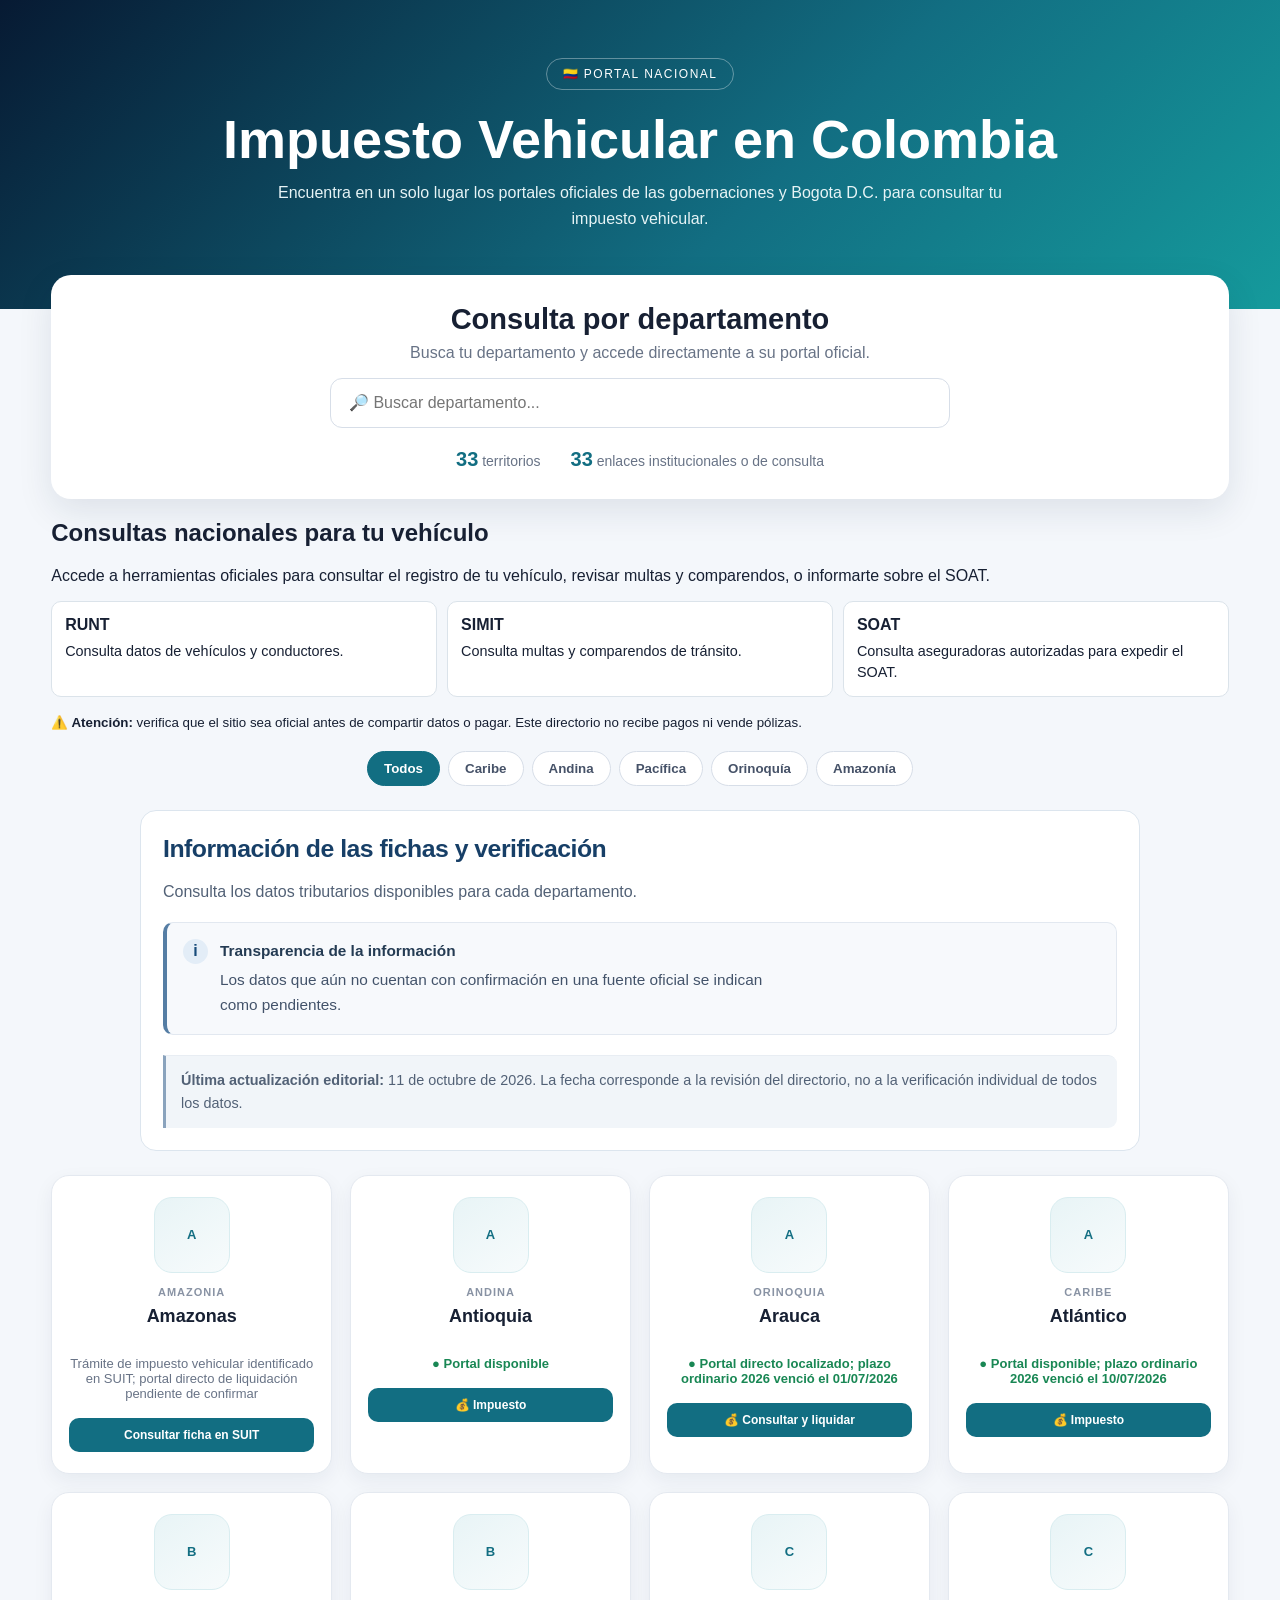
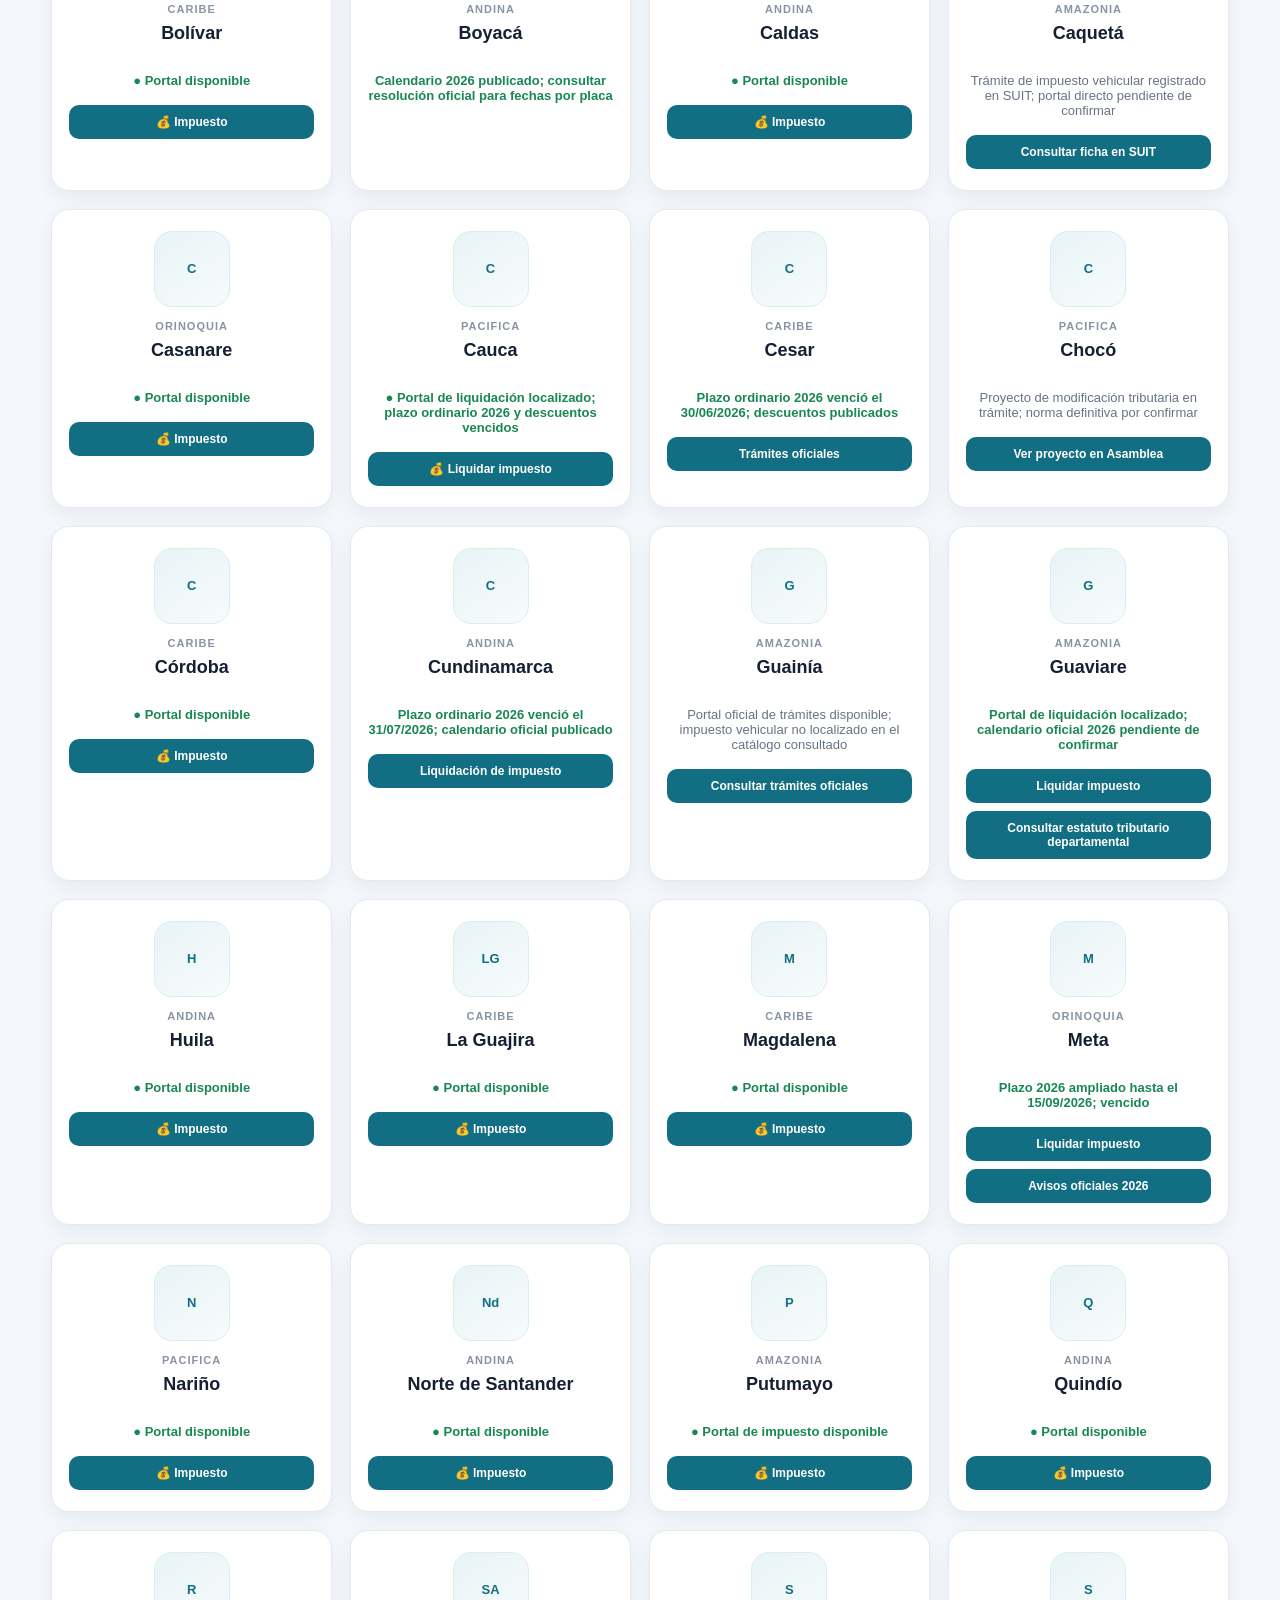
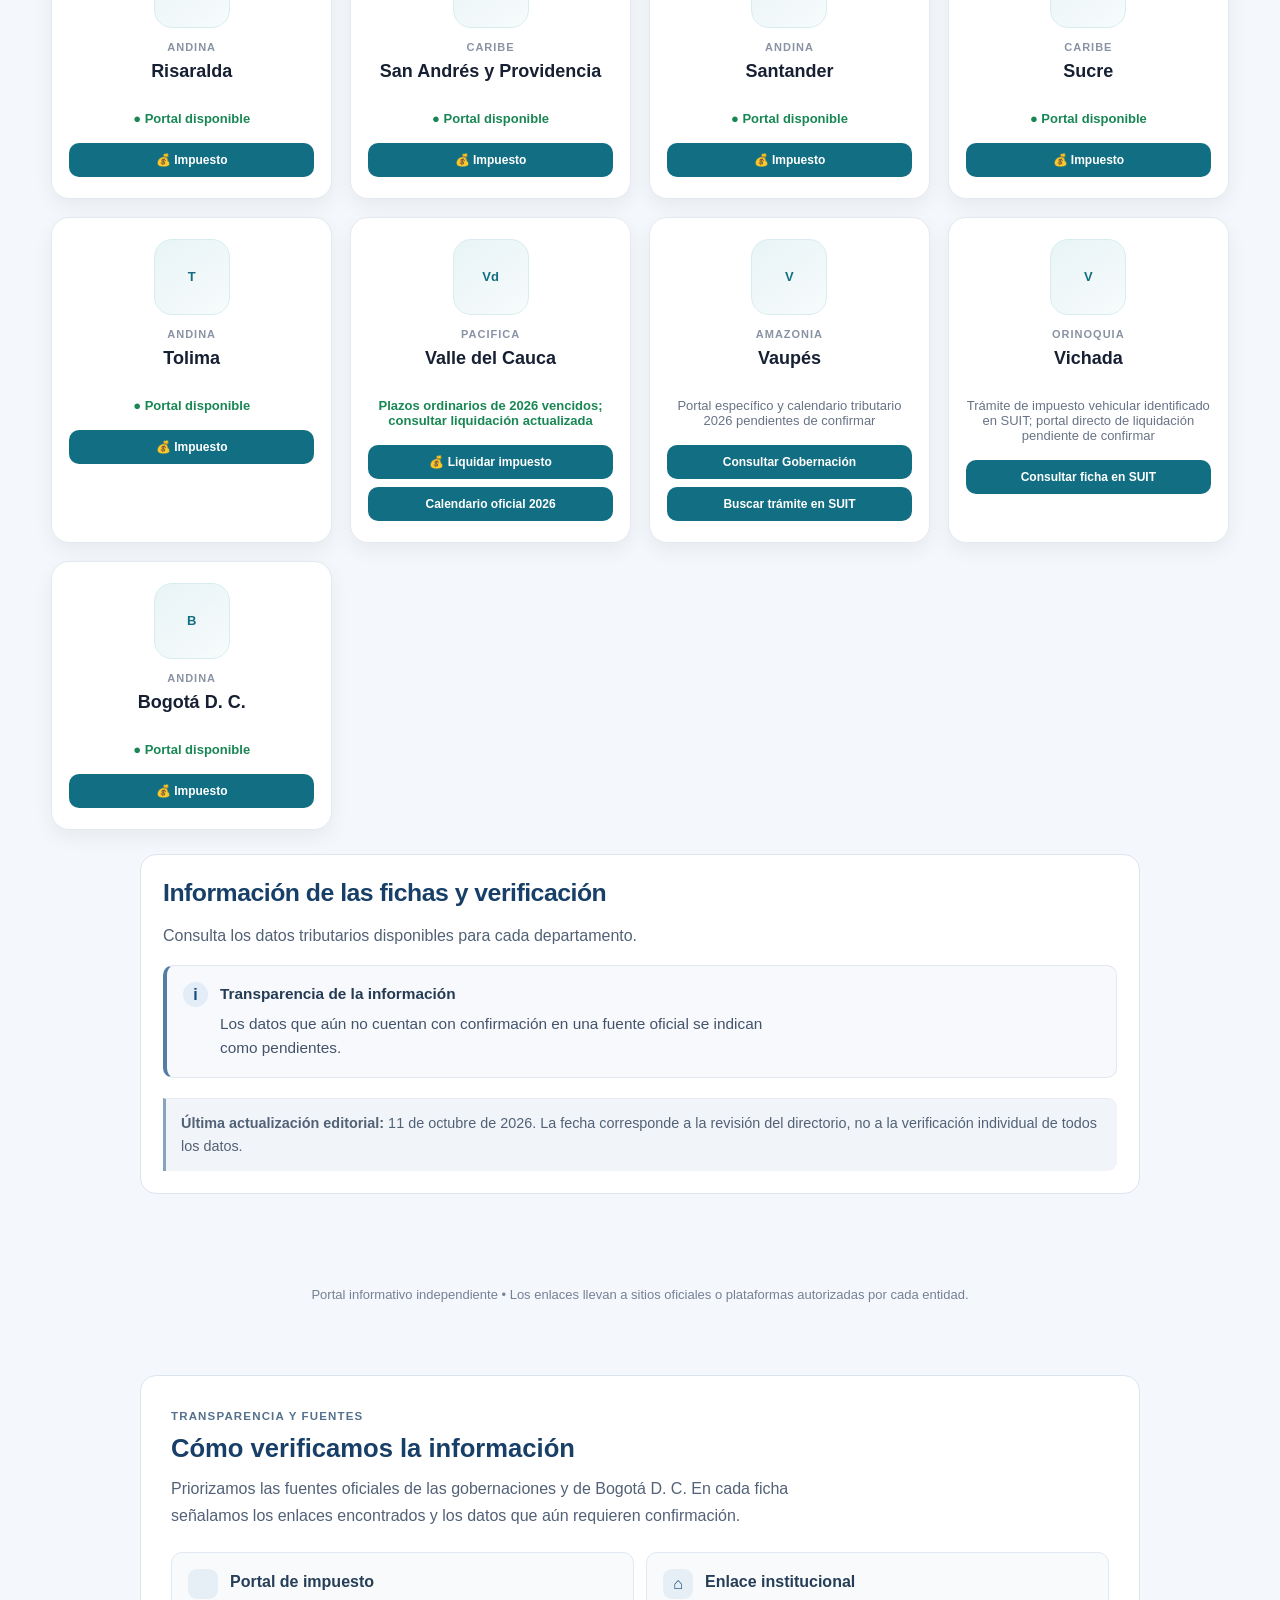
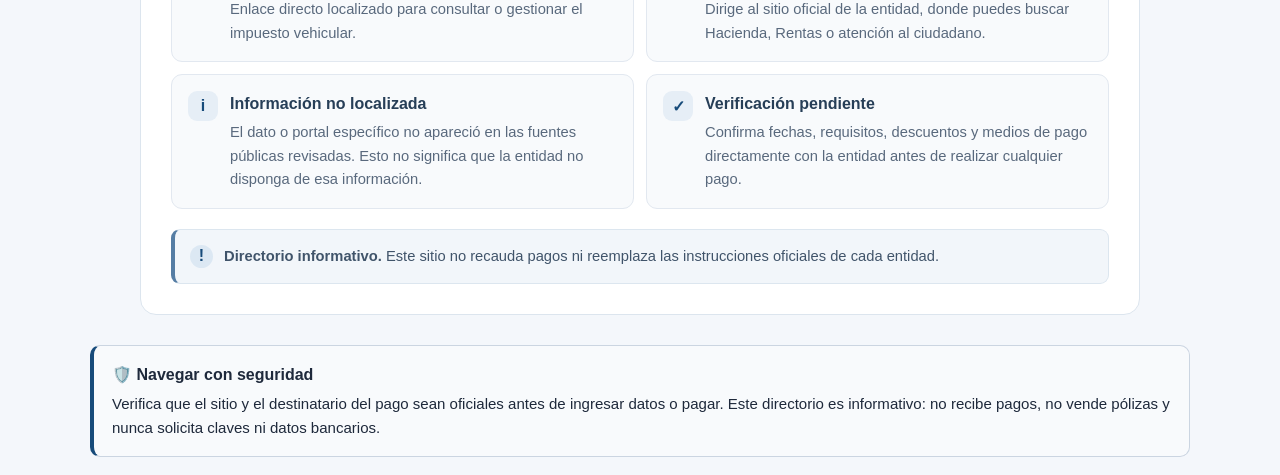
==== consulta.html @ 4ea21c37 "Corregir detección de Bogotá en sección Descuentos" ====
<!DOCTYPE html>
<html lang="es">
<head>
    <meta charset="UTF-8">
    <meta name="viewport" content="width=device-width, initial-scale=1.0">
    <meta name="description" content="Portal informativo para consultar el impuesto vehicular en Colombia y acceder a los portales oficiales por departamento.">
    <title>Impuesto Vehicular en Colombia | Consulta por Departamento</title>
    <link rel="stylesheet" href="css/estilos.css">

<style>
.directorio-nacional-grid{display:grid;grid-template-columns:repeat(auto-fit,minmax(210px,1fr));gap:10px;margin:14px 0}
.directorio-nacional-grid a{display:flex;flex-direction:column;gap:6px;padding:13px;border:1px solid #dbe3ea;border-radius:10px;background:#fff;color:inherit;text-decoration:none}
.directorio-nacional-grid a:hover{border-color:#64748b}
.directorio-nacional-grid span{font-size:.9rem;line-height:1.45}

.buscador-autocompletar{position:relative;width:100%;max-width:620px;margin:0 auto;text-align:left}
.buscador-autocompletar #buscador{width:100%;box-sizing:border-box}
.sugerencias-busqueda{position:absolute;z-index:1000;top:calc(100% + 4px);left:0;right:0;max-height:280px;overflow-y:auto;background:#fff;border:1px solid #cbd5e1;border-radius:10px;box-shadow:0 8px 24px rgba(15,23,42,.14)}
.sugerencias-busqueda [role="option"]{display:block;width:100%;padding:11px 14px;border:0;border-bottom:1px solid #eef2f7;background:#fff;text-align:left;color:#0f172a;font:inherit;cursor:pointer}
.sugerencias-busqueda [role="option"]:hover,.sugerencias-busqueda [role="option"]:focus{background:#f1f5f9;outline:2px solid #94a3b8;outline-offset:-2px}
.sugerencias-busqueda .sin-resultados{padding:12px 14px;color:#64748b;font-size:.92rem}
.card.destino-busqueda{outline:3px solid #64748b;outline-offset:3px;scroll-margin-top:24px}
@media(prefers-reduced-motion:reduce){.card.destino-busqueda{scroll-behavior:auto}}

/* La ficha completa se consulta en una página aparte, no dentro de la tarjeta */
.ficha-departamental{display:none!important}
.acciones{display:flex;flex-wrap:wrap;gap:8px}
.boton-mas-informacion{background:#fff!important;color:#174b7a!important;border:1px solid #174b7a!important}

/* Aviso de navegación segura también al final de cada página */
.seguridad-final{max-width:1100px;margin:24px auto 18px;padding:16px 18px;box-sizing:border-box;border:1px solid #cbd5e1;border-left:4px solid #174b7a;border-radius:10px;background:#f8fafc;color:#1e293b;line-height:1.6}
.seguridad-final strong{display:block;margin-bottom:4px}
.seguridad-final p{margin:0;font-size:.94rem}
@media(max-width:640px){.seguridad-final{margin:20px 12px 14px;padding:14px}}

</style>


<style>
body.pagina-detalle{background:#f4f7fb;color:#172033}
body.pagina-detalle main{max-width:100%;padding:0 16px}
body.pagina-detalle #departamentos{display:block;max-width:960px;margin:0 auto}
body.pagina-detalle #departamentos .card{width:100%;box-sizing:border-box;background:#fff;border:1px solid #d7e0eb;border-radius:18px;box-shadow:0 8px 28px rgba(15,23,42,.07)}
body.pagina-detalle .ficha-departamental{display:block!important;background:#fff!important;border:0!important;padding:18px 0!important;margin-top:20px!important}
body.pagina-detalle .ficha-departamental summary{font-size:1.2rem;cursor:default;list-style:none}
body.pagina-detalle .ficha-departamental summary::-webkit-details-marker{display:none}
body.pagina-detalle .ficha-departamental>div{font-size:1rem!important;line-height:1.8!important}
.cabecera-detalle{max-width:900px;margin:0 auto;padding:22px 20px 4px}
.volver-directorio{display:inline-block;margin-bottom:20px;color:#174b7a;text-decoration:none;font-weight:600}
.cabecera-detalle-contenido{display:flex;align-items:center;gap:20px}
.logo-detalle{width:92px;height:110px;object-fit:contain}
.etiqueta-detalle{font-size:.78rem;letter-spacing:.08em;font-weight:700;color:#52657d;margin:0 0 6px}
.cabecera-detalle h1{margin:0;font-size:clamp(1.8rem,5vw,2.6rem);line-height:1.15}
.subtitulo-detalle{margin:8px 0 0;color:#52657d}
.detalle-no-encontrado{max-width:700px;margin:60px auto;padding:24px}

/* Presentación limpia de la ficha individual */
body.pagina-detalle .intro,
body.pagina-detalle .regiones,
body.pagina-detalle #directorio-nacional,
body.pagina-detalle main>.nota-metodologia{display:none!important}
body.pagina-detalle .cabecera-detalle{max-width:960px;margin:0 auto;padding:28px 24px 8px}
body.pagina-detalle .volver-directorio{display:inline-flex;align-items:center;gap:8px;margin-bottom:24px;font-size:1rem}
body.pagina-detalle .cabecera-detalle-contenido{display:flex;align-items:center;gap:22px;max-width:820px}
body.pagina-detalle .logo-detalle{flex:0 0 76px;width:76px;height:88px;padding:8px;box-sizing:border-box;object-fit:contain;background:#fff;border:1px solid #e2e8f0;border-radius:16px}
body.pagina-detalle .etiqueta-detalle{font-size:.76rem;letter-spacing:.09em;line-height:1.5}
body.pagina-detalle .cabecera-detalle h1{font-size:clamp(2rem,5vw,2.7rem);letter-spacing:-.035em}
body.pagina-detalle .subtitulo-detalle{max-width:560px;font-size:1.05rem;line-height:1.6}
body.pagina-detalle #departamentos .card>.escudo{display:none!important}
body.pagina-detalle #departamentos .card>.region{margin-top:0}
body.pagina-detalle #departamentos .card{margin-top:24px!important}
@media(max-width:600px){
 body.pagina-detalle .cabecera-detalle{padding:20px 18px 4px}
 body.pagina-detalle .cabecera-detalle-contenido{align-items:center;gap:14px}
 body.pagina-detalle .logo-detalle{flex-basis:62px;width:62px;height:72px;padding:6px}
 body.pagina-detalle .etiqueta-detalle{font-size:.68rem}
 body.pagina-detalle .cabecera-detalle h1{font-size:2rem}
 body.pagina-detalle .subtitulo-detalle{font-size:.96rem;line-height:1.45}
}
</style>


<style id="ocultar-aviso-antiguo">.seguridad{display:none!important}</style>
<style id="ajuste-espaciado-descripcion">
/* Separación adicional entre la descripción y la información de la ficha */
body.pagina-detalle .cabecera-detalle{padding-bottom:24px!important}
body.pagina-detalle .cabecera-detalle-contenido{align-items:flex-start!important}
body.pagina-detalle .subtitulo-detalle{display:block;margin-bottom:24px!important;padding-bottom:8px!important}
body.pagina-detalle #departamentos{clear:both;margin-top:16px!important}
@media(max-width:600px){
  body.pagina-detalle .cabecera-detalle{padding-bottom:30px!important}
  body.pagina-detalle .subtitulo-detalle{margin-bottom:28px!important;padding-bottom:10px!important}
  body.pagina-detalle #departamentos{margin-top:20px!important}
}
</style>

<style id="acabado-profesional-ficha">
/* Jerarquía visual y aire entre encabezado y contenido en la ficha individual */
body.pagina-detalle .cabecera-detalle{
  max-width:900px!important;
  padding:28px 24px 0!important;
  box-sizing:border-box;
}
body.pagina-detalle .cabecera-detalle-contenido{
  align-items:center!important;
  gap:20px!important;
}
body.pagina-detalle .subtitulo-detalle{
  margin:12px 0 0!important;
  padding:0!important;
  line-height:1.55!important;
}
body.pagina-detalle main{
  padding:0 20px 32px!important;
}
body.pagina-detalle #departamentos{
  margin:42px auto 28px!important;
}
body.pagina-detalle #departamentos .card{
  padding:26px!important;
  margin:0 auto!important;
  border-radius:22px!important;
}
body.pagina-detalle #departamentos .card .region{
  margin:0 0 12px!important;
  line-height:1.4!important;
}
body.pagina-detalle #departamentos .card h3{
  margin:0 0 18px!important;
  line-height:1.25!important;
}
body.pagina-detalle #departamentos .card .estado{
  display:block!important;
  margin:16px 0 22px!important;
  line-height:1.5!important;
}
body.pagina-detalle #departamentos .card .acciones{
  margin:18px 0 26px!important;
}
body.pagina-detalle .ficha-departamental{
  margin:28px 0 0!important;
  padding:24px 0 0!important;
  border-top:1px solid #e5eaf1!important;
}
body.pagina-detalle .ficha-departamental summary{
  display:block!important;
  margin:0 0 24px!important;
  padding:0!important;
  font-size:1.35rem!important;
  font-weight:750!important;
  line-height:1.3!important;
}
body.pagina-detalle .ficha-departamental>div{
  line-height:1.75!important;
}
body.pagina-detalle .ficha-departamental h4,
body.pagina-detalle .ficha-departamental p,
body.pagina-detalle .ficha-departamental ul{
  margin-top:0!important;
  margin-bottom:18px!important;
}
@media(max-width:600px){
  body.pagina-detalle .cabecera-detalle{padding:22px 20px 0!important}
  body.pagina-detalle .cabecera-detalle-contenido{gap:14px!important}
  body.pagina-detalle .logo-detalle{flex-basis:68px!important;width:68px!important;height:78px!important}
  body.pagina-detalle .cabecera-detalle h1{font-size:2rem!important;line-height:1.12!important}
  body.pagina-detalle .etiqueta-detalle{margin-bottom:8px!important;font-size:.7rem!important;line-height:1.45!important}
  body.pagina-detalle .subtitulo-detalle{font-size:.96rem!important;line-height:1.55!important}
  body.pagina-detalle main{padding:0 14px 28px!important}
  body.pagina-detalle #departamentos{margin:34px auto 24px!important}
  body.pagina-detalle #departamentos .card{padding:22px 18px!important;border-radius:20px!important}
  body.pagina-detalle .ficha-departamental{margin-top:24px!important;padding-top:22px!important}
  body.pagina-detalle .ficha-departamental summary{font-size:1.22rem!important;margin-bottom:20px!important}
}
</style>


<style id="fichas-verificacion-responsive">
.nota-metodologia[aria-labelledby="titulo-fichas"]{
  box-sizing:border-box;
  max-width:1100px;
  margin:28px auto 22px;
  padding:clamp(18px,3vw,28px);
  border:1px solid #dbe4ee;
  border-radius:18px;
  background:linear-gradient(145deg,#f8fafc,#fff);
  color:#243247;
  overflow-wrap:anywhere;
}
.nota-metodologia[aria-labelledby="titulo-fichas"] h2{
  margin:0 0 12px;
  color:#173f67;
  font-size:clamp(1.2rem,2.4vw,1.65rem);
  line-height:1.25;
  letter-spacing:-.02em;
}
.nota-metodologia[aria-labelledby="titulo-fichas"] p{
  max-width:72ch;
  margin:0 0 14px;
  font-size:1rem;
  line-height:1.65;
  color:#43536a;
}
.nota-metodologia[aria-labelledby="titulo-fichas"] .nota-fecha{
  display:block;
  margin-top:16px;
  padding:12px 14px;
  border-left:3px solid #8aa3bd;
  border-radius:0 8px 8px 0;
  background:#f1f5f9;
  color:#526176;
  font-size:.88rem;
  line-height:1.55;
}
@media(max-width:640px){
  .nota-metodologia[aria-labelledby="titulo-fichas"]{
    margin:20px 12px 18px;
    padding:18px 16px;
    border-radius:14px;
  }
  .nota-metodologia[aria-labelledby="titulo-fichas"] h2{
    font-size:1.22rem;
    line-height:1.3;
    margin-bottom:10px;
  }
  .nota-metodologia[aria-labelledby="titulo-fichas"] p{
    font-size:.96rem;
    line-height:1.65;
    margin-bottom:12px;
  }
  .nota-metodologia[aria-labelledby="titulo-fichas"] .nota-fecha{
    margin-top:14px;
    padding:11px 12px;
    font-size:.85rem;
  }
}
</style>


<style id="ajuste-final-orden-texto">
section.nota-metodologia[aria-labelledby="titulo-fichas"]{
 display:block!important;
 width:100%!important;
 max-width:1000px!important;
 margin:24px auto!important;
 padding:22px!important;
 text-align:left!important;
 line-height:normal!important;
 overflow:visible!important;
}
section.nota-metodologia[aria-labelledby="titulo-fichas"] h2{
 display:block!important;
 margin:0 0 14px!important;
 padding:0!important;
 font-size:clamp(1.2rem,4vw,1.55rem)!important;
 line-height:1.3!important;
 letter-spacing:-.02em!important;
 overflow-wrap:normal!important;
 word-break:normal!important;
}
section.nota-metodologia[aria-labelledby="titulo-fichas"] p{
 display:block!important;
 width:100%!important;
 max-width:68ch!important;
 margin:0 0 16px!important;
 padding:0!important;
 font-size:1rem!important;
 line-height:1.65!important;
 text-align:left!important;
 white-space:normal!important;
 overflow-wrap:break-word!important;
 word-break:normal!important;
}
section.nota-metodologia[aria-labelledby="titulo-fichas"] p.nota-fecha{
 max-width:none!important;
 margin:18px 0 0!important;
 padding:13px 15px!important;
 border-left:3px solid #8aa3bd!important;
 border-radius:0 9px 9px 0!important;
 background:#f1f5f9!important;
 color:#526176!important;
}
section.nota-metodologia[aria-labelledby="titulo-fichas"] p.nota-fecha small{
 display:block!important;
 font-size:.9rem!important;
 line-height:1.6!important;
 white-space:normal!important;
}
@media(max-width:640px){
 section.nota-metodologia[aria-labelledby="titulo-fichas"]{
  width:auto!important;
  margin:18px 12px!important;
  padding:18px 16px!important;
 }
 section.nota-metodologia[aria-labelledby="titulo-fichas"] h2{
  font-size:1.22rem!important;
  line-height:1.35!important;
  margin-bottom:12px!important;
 }
 section.nota-metodologia[aria-labelledby="titulo-fichas"] p{
  font-size:.96rem!important;
  line-height:1.65!important;
  margin-bottom:14px!important;
 }
 section.nota-metodologia[aria-labelledby="titulo-fichas"] p.nota-fecha{
  margin-top:16px!important;
  padding:12px!important;
 }
 section.nota-metodologia[aria-labelledby="titulo-fichas"] p.nota-fecha small{
  font-size:.87rem!important;
  line-height:1.6!important;
 }
}
</style>


<style id="lectura-fichas-en-bloques">
section.nota-metodologia[aria-labelledby="titulo-fichas"] .texto-fichas-intro,
section.nota-metodologia[aria-labelledby="titulo-fichas"] .texto-fichas-detalle{
  display:block!important;
  width:100%!important;
  max-width:62ch!important;
  margin:0 0 12px!important;
  padding:0!important;
  text-align:left!important;
  white-space:normal!important;
  overflow-wrap:normal!important;
  word-break:normal!important;
  line-height:1.75!important;
}
section.nota-metodologia[aria-labelledby="titulo-fichas"] .texto-fichas-detalle{
  margin-bottom:18px!important;
}
@media(max-width:640px){
 section.nota-metodologia[aria-labelledby="titulo-fichas"] .texto-fichas-intro,
 section.nota-metodologia[aria-labelledby="titulo-fichas"] .texto-fichas-detalle{
   font-size:.96rem!important;
   line-height:1.7!important;
 }
}
</style>

<style id="bloque-fichas-legible">
section.nota-metodologia[aria-labelledby="titulo-fichas"] .texto-fichas-intro{
 display:grid!important;
 grid-template-columns:minmax(0,1fr)!important;
 gap:10px!important;
 width:100%!important;
 max-width:64ch!important;
 margin:0 0 18px!important;
 padding:0!important;
}
section.nota-metodologia[aria-labelledby="titulo-fichas"] .texto-fichas-intro p{
 display:block!important;
 width:100%!important;
 max-width:none!important;
 margin:0!important;
 padding:0!important;
 white-space:normal!important;
 text-align:left!important;
 line-height:1.75!important;
 overflow-wrap:break-word!important;
 word-break:normal!important;
}
section.nota-metodologia[aria-labelledby="titulo-fichas"] .texto-fichas-intro strong{
 color:#174b7a!important;
}
@media(max-width:640px){
 section.nota-metodologia[aria-labelledby="titulo-fichas"] .texto-fichas-intro{gap:12px!important}
 section.nota-metodologia[aria-labelledby="titulo-fichas"] .texto-fichas-intro p{font-size:.96rem!important;line-height:1.75!important}
}
</style>

<style id="diseno-profesional-verificacion">
section.ficha-verificacion-pro{
 display:block!important;box-sizing:border-box!important;width:calc(100% - 32px)!important;max-width:1000px!important;margin:28px auto!important;padding:clamp(20px,3vw,30px)!important;border:1px solid #dce5ee!important;border-radius:16px!important;background:#fff!important;color:#26364a!important;text-align:left!important;
}
section.ficha-verificacion-pro h2{margin:0 0 10px!important;padding:0!important;color:#173f67!important;font-size:clamp(1.2rem,2.5vw,1.55rem)!important;line-height:1.3!important;letter-spacing:normal!important}
section.ficha-verificacion-pro .ficha-verificacion-resumen{margin:0 0 20px!important;padding:0!important;max-width:65ch!important;font-size:1rem!important;line-height:1.65!important;color:#526176!important}
section.ficha-verificacion-pro .ficha-verificacion-aviso{display:flex!important;align-items:flex-start!important;gap:12px!important;margin:0 0 20px!important;padding:16px!important;border:1px solid #e2e8f0!important;border-left:4px solid #557da4!important;border-radius:10px!important;background:#f7f9fc!important}
section.ficha-verificacion-pro .ficha-verificacion-icono{display:flex!important;flex:0 0 25px!important;width:25px!important;height:25px!important;align-items:center!important;justify-content:center!important;border-radius:50%!important;background:#e3edf7!important;color:#174b7a!important;font-weight:700!important}
section.ficha-verificacion-pro .ficha-verificacion-aviso p{display:flex!important;flex-direction:column!important;gap:5px!important;margin:0!important;padding:0!important;max-width:65ch!important;font-size:.96rem!important;line-height:1.6!important;white-space:normal!important;overflow-wrap:break-word!important}
section.ficha-verificacion-pro .ficha-verificacion-aviso strong{color:#243b53!important}
section.ficha-verificacion-pro .nota-fecha{display:block!important;margin:0!important;padding:12px 0 0!important;border-top:1px solid #e8edf3!important;color:#66758a!important;font-size:.86rem!important;line-height:1.6!important}
section.ficha-verificacion-pro .nota-fecha small{font-size:inherit!important;line-height:inherit!important}
@media(max-width:640px){
 section.ficha-verificacion-pro{width:calc(100% - 24px)!important;margin:18px auto!important;padding:18px 16px!important;border-radius:13px!important}
 section.ficha-verificacion-pro .ficha-verificacion-resumen{font-size:.95rem!important;margin-bottom:16px!important}
 section.ficha-verificacion-pro .ficha-verificacion-aviso{gap:10px!important;padding:13px!important;margin-bottom:16px!important}
 section.ficha-verificacion-pro .ficha-verificacion-aviso p{font-size:.92rem!important}
 section.ficha-verificacion-pro .nota-fecha{font-size:.82rem!important}
}
</style>
<style id="metodologia-diseno-profesional">
section.metodologia-pro{display:block!important;box-sizing:border-box!important;width:calc(100% - 32px)!important;max-width:1000px!important;margin:30px auto!important;padding:clamp(20px,3vw,30px)!important;border:1px solid #dce5ee!important;border-radius:16px!important;background:#fff!important;color:#26364a!important;text-align:left!important}
section.metodologia-pro .metodologia-encabezado{margin:0 0 22px!important}
section.metodologia-pro .metodologia-etiqueta{display:inline-block!important;margin:0 0 10px!important;color:#55718d!important;font-size:.72rem!important;font-weight:700!important;letter-spacing:.1em!important}
section.metodologia-pro h2{margin:0 0 10px!important;padding:0!important;color:#173f67!important;font-size:clamp(1.25rem,2.5vw,1.6rem)!important;line-height:1.3!important;letter-spacing:normal!important}
section.metodologia-pro .metodologia-encabezado>p{max-width:72ch!important;margin:0!important;padding:0!important;color:#526176!important;font-size:1rem!important;line-height:1.7!important}
section.metodologia-pro .metodologia-lista{display:grid!important;grid-template-columns:repeat(2,minmax(0,1fr))!important;gap:12px!important;margin:0 0 20px!important;padding:0!important}
section.metodologia-pro .metodologia-item{display:flex!important;align-items:flex-start!important;gap:12px!important;min-width:0!important;margin:0!important;padding:16px!important;border:1px solid #e2e8f0!important;border-radius:11px!important;background:#f8fafc!important}
section.metodologia-pro .metodologia-simbolo{display:flex!important;flex:0 0 30px!important;width:30px!important;height:30px!important;align-items:center!important;justify-content:center!important;border-radius:9px!important;background:#e6eef6!important;color:#174b7a!important;font-size:1rem!important;font-weight:700!important}
section.metodologia-pro .metodologia-item h3{margin:2px 0 6px!important;padding:0!important;color:#263e57!important;font-size:1rem!important;line-height:1.35!important}
section.metodologia-pro .metodologia-item p{margin:0!important;padding:0!important;color:#59697d!important;font-size:.92rem!important;line-height:1.6!important;white-space:normal!important;overflow-wrap:break-word!important}
section.metodologia-pro .metodologia-pie{display:flex!important;align-items:flex-start!important;gap:11px!important;margin:0!important;padding:15px!important;border:1px solid #dce6ef!important;border-left:4px solid #557da4!important;border-radius:9px!important;background:#f2f6fa!important}
section.metodologia-pro .metodologia-pie-icono{display:flex!important;flex:0 0 23px!important;width:23px!important;height:23px!important;align-items:center!important;justify-content:center!important;border-radius:50%!important;background:#dce8f3!important;color:#174b7a!important;font-weight:700!important}
section.metodologia-pro .metodologia-pie p{margin:0!important;padding:0!important;color:#40546a!important;font-size:.92rem!important;line-height:1.6!important}
@media(max-width:640px){section.metodologia-pro{width:calc(100% - 24px)!important;margin:20px auto!important;padding:18px 16px!important;border-radius:13px!important}section.metodologia-pro .metodologia-encabezado{margin-bottom:18px!important}section.metodologia-pro .metodologia-encabezado>p{font-size:.95rem!important}section.metodologia-pro .metodologia-lista{grid-template-columns:minmax(0,1fr)!important;gap:10px!important;margin-bottom:16px!important}section.metodologia-pro .metodologia-item{padding:13px!important;gap:10px!important}section.metodologia-pro .metodologia-item p{font-size:.9rem!important}section.metodologia-pro .metodologia-pie{padding:13px!important}}
</style>

<!-- Google Analytics 4 -->
<script async src="https://www.googletagmanager.com/gtag/js?id=G-MXK51Y9C6W"></script>
<script>
  window.dataLayer = window.dataLayer || [];
  function gtag(){dataLayer.push(arguments);}
  gtag('js', new Date());
  gtag('config', 'G-MXK51Y9C6W');
</script>
</head>
<body>

<header class="hero">
    <div class="hero-content">
        <span class="badge">🇨🇴 PORTAL NACIONAL</span>
        <h1>Impuesto Vehicular en Colombia</h1>
        <p>Encuentra en un solo lugar los portales oficiales de las gobernaciones y Bogota D.C. para consultar tu impuesto vehicular.</p>
    </div>
</header>

<main>
    <section class="intro">
        <h2>Consulta por departamento</h2>
        <p>Busca tu departamento y accede directamente a su portal oficial.</p>
        <div class="buscador-autocompletar">
            <input type="search" id="buscador" placeholder="🔎 Buscar departamento..." aria-label="Buscar departamento">
            <div id="sugerencias-busqueda" class="sugerencias-busqueda" role="listbox" aria-label="Sugerencias de departamentos" hidden></div>
        </div>
        <div class="estadisticas">
            <span><strong id="total">33</strong> territorios</span>
            <span><strong id="disponibles">26</strong> enlaces institucionales o de consulta</span>
        </div>
    </section> 
<section class="nota-metodologia" id="directorio-nacional" aria-labelledby="titulo-directorio-nacional">
        <h2 id="titulo-directorio-nacional">Consultas nacionales para tu vehículo</h2>
        <p>Accede a herramientas oficiales para consultar el registro de tu vehículo, revisar multas y comparendos, o informarte sobre el SOAT.</p>
        <div class="directorio-nacional-grid">
            <a href="https://www.runt.gov.co/" rel="noopener noreferrer"><strong>RUNT <span aria-hidden="true"></span></strong><span>Consulta datos de vehículos y conductores.</span></a>
            <a href="https://www.fcm.org.co/simit/" rel="noopener noreferrer"><strong>SIMIT <span aria-hidden="true"></span></strong><span>Consulta multas y comparendos de tránsito.</span></a>
            <a href="https://www.superfinanciera.gov.co/" rel="noopener noreferrer"><strong>SOAT <span aria-hidden="true"></span></strong><span>Consulta aseguradoras autorizadas para expedir el SOAT.</span></a>
        </div>
        <p><small><strong>⚠️ Atención:</strong> verifica que el sitio sea oficial antes de compartir datos o pagar. Este directorio no recibe pagos ni vende pólizas.</small></p>
    </section>

    <section class="regiones">
        <button class="filtro activo-filtro" data-region="Todos">Todos</button>
        <button class="filtro" data-region="Caribe">Caribe</button>
        <button class="filtro" data-region="Andina">Andina</button>
        <button class="filtro" data-region="Pacifica">Pacífica</button>
        <button class="filtro" data-region="Orinoquia">Orinoquía</button>
        <button class="filtro" data-region="Amazonia">Amazonía</button>
    </section>

    <section class="nota-metodologia ficha-verificacion-pro" aria-labelledby="titulo-fichas">
  <h2 id="titulo-fichas">Información de las fichas y verificación</h2>
  <p class="ficha-verificacion-resumen">Consulta los datos tributarios disponibles para cada departamento.</p>
  <div class="ficha-verificacion-aviso">
    <span class="ficha-verificacion-icono" aria-hidden="true">i</span>
    <p><strong>Transparencia de la información</strong><span>Los datos que aún no cuentan con confirmación en una fuente oficial se indican como pendientes.</span></p>
  </div>
  <p class="nota-fecha"><small><strong>Última actualización editorial:</strong> 11 de octubre de 2026. La fecha corresponde a la revisión del directorio, no a la verificación individual de todos los datos.</small></p>
</section>

    <section id="departamentos" class="grid">
<article class="card proximamente" data-nombre="amazonas" data-region="Amazonia">
<div class="escudo"><img src="https://commons.wikimedia.org/wiki/Special:FilePath/Escudo%20de%20Amazonas%20(Colombia).svg" alt="Escudo de Amazonas" loading="lazy" onerror="this.style.display='none';this.nextElementSibling.style.display='block'"><b style="display:none">A</b></div>
<div class="region">Amazonia</div><h3>Amazonas</h3><span class="estado">Trámite de impuesto vehicular identificado en SUIT; portal directo de liquidación pendiente de confirmar</span>
<div class="acciones"><a class="boton" href="https://visorsuit.funcionpublica.gov.co/auth/visor?fi=14797" rel="noopener noreferrer">Consultar ficha en SUIT </a></div></article>
<article class="card activo" data-nombre="antioquia" data-region="Andina">
<div class="escudo"><img src="https://commons.wikimedia.org/wiki/Special:FilePath/Escudo%20de%20Antioquia.svg" alt="Escudo de Antioquia" loading="lazy" onerror="this.style.display='none';this.nextElementSibling.style.display='block'"><b style="display:none">A</b></div>
<div class="region">Andina</div><h3>Antioquia</h3><span class="estado">● Portal disponible</span>
<div class="acciones"><a class="boton" href="https://www.vehiculosantioquia.com.co/" rel="noopener noreferrer">💰 Impuesto </a></div></article>
<article class="card activo" data-nombre="arauca" data-region="Orinoquia">
<div class="escudo"><img src="https://commons.wikimedia.org/wiki/Special:FilePath/Escudo%20de%20Arauca.svg" alt="Escudo de Arauca" loading="lazy" onerror="this.style.display='none';this.nextElementSibling.style.display='block'"><b style="display:none">A</b></div>
<div class="region">Orinoquia</div><h3>Arauca</h3><span class="estado">● Portal directo localizado; plazo ordinario 2026 venció el 01/07/2026</span>
<div class="acciones"><a class="boton" href="https://arauca.gov.co/impuesto-de-vehiculo/" rel="noopener noreferrer">💰 Consultar y liquidar </a></div></article>
<article class="card activo" data-nombre="atlántico" data-region="Caribe">
<div class="escudo"><img src="https://commons.wikimedia.org/wiki/Special:FilePath/Escudo%20del%20Atl%C3%A1ntico.svg" alt="Escudo de Atlantico" loading="lazy" onerror="this.style.display='none';this.nextElementSibling.style.display='block'"><b style="display:none">A</b></div>
<div class="region">Caribe</div><h3>Atlántico</h3><span class="estado">● Portal disponible; plazo ordinario 2026 venció el 10/07/2026</span>
<div class="acciones"><a class="boton" href="https://portalimpuestos.atlantico.gov.co/Portal-ATLRentas/vehiculos_declaracion.jsp" rel="noopener noreferrer">💰 Impuesto </a></div></article>
<article class="card activo" data-nombre="bolívar" data-region="Caribe">
<div class="escudo"><img src="https://commons.wikimedia.org/wiki/Special:FilePath/Escudo%20de%20Bol%C3%ADvar%20(Colombia).svg" alt="Escudo de Bolivar" loading="lazy" onerror="this.style.display='none';this.nextElementSibling.style.display='block'"><b style="display:none">B</b></div>
<div class="region">Caribe</div><h3>Bolívar</h3><span class="estado">● Portal disponible</span>
<div class="acciones"><a class="boton" href="https://impuestos.bolivar.gov.co/gobol_web/liquidaciones" rel="noopener noreferrer">💰 Impuesto </a></div></article>
<article class="card activo" data-nombre="boyacá" data-region="Andina">
<div class="escudo"><img src="https://commons.wikimedia.org/wiki/Special:FilePath/Escudo%20de%20Boyac%C3%A1.svg" alt="Escudo de Boyaca" loading="lazy" onerror="this.style.display='none';this.nextElementSibling.style.display='block'"><b style="display:none">B</b></div>
<div class="region">Andina</div><h3>Boyacá</h3><span class="estado">Calendario 2026 publicado; consultar resolución oficial para fechas por placa</span>
<div class="acciones"></div></article>
<article class="card activo" data-nombre="caldas" data-region="Andina">
<div class="escudo"><img src="https://commons.wikimedia.org/wiki/Special:FilePath/Coat%20of%20Arms%20of%20the%20Department%20of%20Caldas.svg" alt="Escudo de Caldas" loading="lazy" onerror="this.style.display='none';this.nextElementSibling.style.display='block'"><b style="display:none">C</b></div>
<div class="region">Andina</div><h3>Caldas</h3><span class="estado">● Portal disponible</span>
<div class="acciones"><a class="boton" href="https://rentas.caldas.gov.co/" rel="noopener noreferrer">💰 Impuesto </a></div></article>
<article class="card proximamente" data-nombre="caquetá" data-region="Amazonia">
<div class="escudo"><img src="https://commons.wikimedia.org/wiki/Special:FilePath/Escudo%20del%20Caquet%C3%A1.svg" alt="Escudo de Caqueta" loading="lazy" onerror="this.style.display='none';this.nextElementSibling.style.display='block'"><b style="display:none">C</b></div>
<div class="region">Amazonia</div><h3>Caquetá</h3><span class="estado">Trámite de impuesto vehicular registrado en SUIT; portal directo pendiente de confirmar</span>
<div class="acciones"><a class="boton" href="https://www.funcionpublica.gov.co/dafpIndexerBT/tramite/index?bloquearFiltroDepartamento=&bloquearFiltroEntidad=4403&bloquearFiltroMunicipio=&bloquearFiltroSector=00&find=FindNext&max=10&offset=20&query=gobernaci%C3%B3n+de+caquet%C3%A1" rel="noopener noreferrer">Consultar ficha en SUIT </a></div></article>
<article class="card activo" data-nombre="casanare" data-region="Orinoquia">
<div class="escudo"><img src="https://commons.wikimedia.org/wiki/Special:FilePath/Escudo%20oficial%20de%20Casanare.svg" alt="Escudo de Casanare" loading="lazy" onerror="this.style.display='none';this.nextElementSibling.style.display='block'"><b style="display:none">C</b></div>
<div class="region">Orinoquia</div><h3>Casanare</h3><span class="estado">● Portal disponible</span>
<div class="acciones"><a class="boton" href="https://impuestos.casanare.gov.co/impuesto-vehiculos" rel="noopener noreferrer">💰 Impuesto </a></div></article>
<article class="card activo" data-nombre="cauca" data-region="Pacifica">
<div class="escudo"><img src="https://commons.wikimedia.org/wiki/Special:FilePath/Escudo%20del%20Cauca.svg" alt="Escudo de Cauca" loading="lazy" onerror="this.style.display='none';this.nextElementSibling.style.display='block'"><b style="display:none">C</b></div>
<div class="region">Pacifica</div><h3>Cauca</h3><span class="estado">● Portal de liquidación localizado; plazo ordinario 2026 y descuentos vencidos</span>
<div class="acciones"><a class="boton" href="https://rentascauca.gov.co/" rel="noopener noreferrer">💰 Liquidar impuesto </a></div></article>
<article class="card activo" data-nombre="cesar" data-region="Caribe">
<div class="escudo"><img src="https://commons.wikimedia.org/wiki/Special:FilePath/Coat%20of%20arms%20of%20Cesar%20(Colombia).svg" alt="Escudo de Cesar" loading="lazy" onerror="this.style.display='none';this.nextElementSibling.style.display='block'"><b style="display:none">C</b></div>
<div class="region">Caribe</div><h3>Cesar</h3><span class="estado">Plazo ordinario 2026 venció el 30/06/2026; descuentos publicados</span>
<div class="acciones"><a class="boton" href="https://www.cesar.gov.co/d/es/atencion-ciudadano/tramites-servicios/46-tramites" rel="noopener noreferrer">Trámites oficiales </a></div></article>
<article class="card proximamente" data-nombre="chocó" data-region="Pacifica">
<div class="escudo"><img src="https://commons.wikimedia.org/wiki/Special:FilePath/Escudo%20del%20Choc%C3%B3.svg" alt="Escudo de Chocó" loading="lazy" onerror="this.style.display='none';this.nextElementSibling.style.display='block'"><b style="display:none">C</b></div>
<div class="region">Pacifica</div><h3>Chocó</h3><span class="estado">Proyecto de modificación tributaria en trámite; norma definitiva por confirmar</span>
<div class="acciones"><a class="boton" href="https://www.asambleachoco.gov.co/web/2026/10/07/segundo-debate-del-proyecto-no-004-del-23-de-septiembre-de-2026-por-medio-de-la-cual-se-modifica-y-se-adiciona-la-ordenanza-0292-del-15-de-julio-2026-por-medio-de-la-cual-se-otorgaron-descuentos-s/" rel="noopener noreferrer">Ver proyecto en Asamblea </a></div></article>
<article class="card activo" data-nombre="córdoba" data-region="Caribe">
<div class="escudo"><img src="https://commons.wikimedia.org/wiki/Special:FilePath/Escudo%20oficial%20de%20C%C3%B3rdoba%20(Colombia).svg" alt="Escudo de Córdoba" loading="lazy" onerror="this.style.display='none';this.nextElementSibling.style.display='block'"><b style="display:none">C</b></div>
<div class="region">Caribe</div><h3>Córdoba</h3><span class="estado">● Portal disponible</span>
<div class="acciones"><a class="boton" href="https://impuestos.cordoba.gov.co/RentasCord/index.jsp" rel="noopener noreferrer">💰 Impuesto </a></div></article>
<article class="card activo" data-nombre="cundinamarca" data-region="Andina">
<div class="escudo"><img src="https://commons.wikimedia.org/wiki/Special:FilePath/Escudo%20de%20Cundinamarca.svg" alt="Escudo de Cundinamarca" loading="lazy" onerror="this.style.display='none';this.nextElementSibling.style.display='block'"><b style="display:none">C</b></div>
<div class="region">Andina</div><h3>Cundinamarca</h3><span class="estado">Plazo ordinario 2026 venció el 31/07/2026; calendario oficial publicado</span>
<div class="acciones"><a class="boton" href="https://www.cundinamarca.gov.co/dependencias/sechacienda/impuestos/vehiculos" rel="noopener noreferrer">Liquidación de impuesto </a></div></article>
<article class="card proximamente" data-nombre="guainía" data-region="Amazonia">
<div class="escudo"><img src="https://commons.wikimedia.org/wiki/Special:FilePath/Escudo%20del%20Guain%C3%ADa.svg" alt="Escudo de Guainia" loading="lazy" onerror="this.style.display='none';this.nextElementSibling.style.display='block'"><b style="display:none">G</b></div>
<div class="region">Amazonia</div><h3>Guainía</h3><span class="estado">Portal oficial de trámites disponible; impuesto vehicular no localizado en el catálogo consultado</span>
<div class="acciones"><a class="boton" href="https://tramites-guainia.gov.co/tramites/" rel="noopener noreferrer">Consultar trámites oficiales </a></div></article>
<article class="card activo" data-nombre="guaviare" data-region="Amazonia">
<div class="escudo"><img src="https://commons.wikimedia.org/wiki/Special:FilePath/Escudo%20del%20Guaviare.svg" alt="Escudo de Guaviare" loading="lazy" onerror="this.style.display='none';this.nextElementSibling.style.display='block'"><b style="display:none">G</b></div>
<div class="region">Amazonia</div><h3>Guaviare</h3><span class="estado">Portal de liquidación localizado; calendario oficial 2026 pendiente de confirmar</span>
<div class="acciones"><a class="boton" href="https://sivervguaviare.aplicativosenlinea.com/siver-v-guaviare/liquidacionweb/primeraa.php" rel="noopener noreferrer">Liquidar impuesto </a><a class="boton" href="https://tramites1.suit.gov.co/registro-web/suit_descargar_archivo?A=62783" rel="noopener noreferrer">Consultar estatuto tributario departamental </a></div></article>
<article class="card activo" data-nombre="huila" data-region="Andina">
<div class="escudo"><img src="https://commons.wikimedia.org/wiki/Special:FilePath/Escudo%20del%20Huila.svg" alt="Escudo de Huila" loading="lazy" onerror="this.style.display='none';this.nextElementSibling.style.display='block'"><b style="display:none">H</b></div>
<div class="region">Andina</div><h3>Huila</h3><span class="estado">● Portal disponible</span>
<div class="acciones"><a class="boton" href="https://vehiculos.huila.gobiernoit.com/HUIVehiculos/index.jsp" rel="noopener noreferrer">💰 Impuesto </a></div></article>
<article class="card activo" data-nombre="la guajira" data-region="Caribe">
<div class="escudo"><img src="https://commons.wikimedia.org/wiki/Special:FilePath/Escudo%20de%20La%20Guajira.svg" alt="Escudo de La Guajira" loading="lazy" onerror="this.style.display='none';this.nextElementSibling.style.display='block'"><b style="display:none">LG</b></div>
<div class="region">Caribe</div><h3>La Guajira</h3><span class="estado">● Portal disponible</span>
<div class="acciones"><a class="boton" href="https://edeskprisma.syc.com.co/guajira" rel="noopener noreferrer">💰 Impuesto </a></div></article>
<article class="card activo" data-nombre="magdalena" data-region="Caribe">
<div class="escudo"><img src="https://commons.wikimedia.org/wiki/Special:FilePath/Escudo%20del%20Magdalena.svg" alt="Escudo de Magdalena" loading="lazy" onerror="this.style.display='none';this.nextElementSibling.style.display='block'"><b style="display:none">M</b></div>
<div class="region">Caribe</div><h3>Magdalena</h3><span class="estado">● Portal disponible</span>
<div class="acciones"><a class="boton" href="https://impuestos.gobernaciondelmagdalena.gov.co/" rel="noopener noreferrer">💰 Impuesto </a></div></article>
<article class="card activo" data-nombre="meta" data-region="Orinoquia">
<div class="escudo"><img src="https://commons.wikimedia.org/wiki/Special:FilePath/Escudo%20del%20Meta.svg" alt="Escudo de Meta" loading="lazy" onerror="this.style.display='none';this.nextElementSibling.style.display='block'"><b style="display:none">M</b></div>
<div class="region">Orinoquia</div><h3>Meta</h3><span class="estado">Plazo 2026 ampliado hasta el 15/09/2026; vencido</span>
<div class="acciones"><a class="boton" href="https://impuestovehicular.meta.gov.co/portal-meta/#/" rel="noopener noreferrer">Liquidar impuesto </a><a class="boton" href="https://meta.gov.co/buscar/pagar-impuesto-vehiulo" rel="noopener noreferrer">Avisos oficiales 2026 </a></div></article>
<article class="card activo" data-nombre="nariño" data-region="Pacifica">
<div class="escudo"><img src="https://commons.wikimedia.org/wiki/Special:FilePath/Escudo%20de%20Nari%C3%B1o.svg" alt="Escudo de Narino" loading="lazy" onerror="this.style.display='none';this.nextElementSibling.style.display='block'"><b style="display:none">N</b></div>
<div class="region">Pacifica</div><h3>Nariño</h3><span class="estado">● Portal disponible</span>
<div class="acciones"><a class="boton" href="https://impuestovehicular.narino.gov.co/portal-narino/#/" rel="noopener noreferrer">💰 Impuesto </a></div></article>
<article class="card activo" data-nombre="norte de santander" data-region="Andina">
<div class="escudo"><img src="https://commons.wikimedia.org/wiki/Special:FilePath/Escudo%20de%20Norte%20de%20Santander.svg" alt="Escudo de Norte de Santander" loading="lazy" onerror="this.style.display='none';this.nextElementSibling.style.display='block'"><b style="display:none">Nd</b></div>
<div class="region">Andina</div><h3>Norte de Santander</h3><span class="estado">● Portal disponible</span>
<div class="acciones"><a class="boton" href="https://vehiculos.nortedesantander.gov.co/" rel="noopener noreferrer">💰 Impuesto </a></div></article>
<article class="card activo" data-nombre="putumayo" data-region="Amazonia">
<div class="escudo"><img src="https://commons.wikimedia.org/wiki/Special:FilePath/Escudo%20del%20Putumayo.svg" alt="Escudo de Putumayo" loading="lazy" onerror="this.style.display='none';this.nextElementSibling.style.display='block'"><b style="display:none">P</b></div>
<div class="region">Amazonia</div><h3>Putumayo</h3><span class="estado">● Portal de impuesto disponible</span>
<div class="acciones"><a class="boton" href="https://edeskprisma.syc.com.co/PUTUMAYO" rel="noopener noreferrer">💰 Impuesto </a></div></article>
<article class="card activo" data-nombre="quindío" data-region="Andina">
<div class="escudo"><img src="https://commons.wikimedia.org/wiki/Special:FilePath/Escudo%20del%20Quind%C3%ADo.svg" alt="Escudo de Quindio" loading="lazy" onerror="this.style.display='none';this.nextElementSibling.style.display='block'"><b style="display:none">Q</b></div>
<div class="region">Andina</div><h3>Quindío</h3><span class="estado">● Portal disponible</span>
<div class="acciones"><a class="boton" href="https://isva.quindio.gov.co/portal-quindio/" rel="noopener noreferrer">💰 Impuesto </a></div></article>
<article class="card activo" data-nombre="risaralda" data-region="Andina">
<div class="escudo"><img src="https://commons.wikimedia.org/wiki/Special:FilePath/Escudo%20de%20Risaralda.svg" alt="Escudo de Risaralda" loading="lazy" onerror="this.style.display='none';this.nextElementSibling.style.display='block'"><b style="display:none">R</b></div>
<div class="region">Andina</div><h3>Risaralda</h3><span class="estado">● Portal disponible</span>
<div class="acciones"><a class="boton" href="https://tributario.risaralda.siifweb.com/" rel="noopener noreferrer">💰 Impuesto </a></div></article>
<article class="card activo" data-nombre="san andrés y providencia" data-region="Caribe">
<div class="escudo"><img src="https://commons.wikimedia.org/wiki/Special:FilePath/Escudo%20de%20San%20Andr%C3%A9s%20y%20Providencia.svg" alt="Escudo de San Andrés y Providencia" loading="lazy" onerror="this.style.display='none';this.nextElementSibling.style.display='block'"><b style="display:none">SA</b></div>
<div class="region">Caribe</div><h3>San Andrés y Providencia</h3><span class="estado">● Portal disponible</span>
<div class="acciones"><a class="boton" href="https://ventanilla.sanandres.gov.co/tramites/154/impuesto-sobre-vehiculo-automotor/" rel="noopener noreferrer">💰 Impuesto </a></div></article>
<article class="card activo" data-nombre="santander" data-region="Andina">
<div class="escudo"><img src="https://commons.wikimedia.org/wiki/Special:FilePath/Escudo%20de%20Santander%202004%20(Colombia).svg" alt="Escudo de Santander" loading="lazy" onerror="this.style.display='none';this.nextElementSibling.style.display='block'"><b style="display:none">S</b></div>
<div class="region">Andina</div><h3>Santander</h3><span class="estado">● Portal disponible</span>
<div class="acciones"><a class="boton" href="https://edeskprisma.syc.com.co/SANTANDER" rel="noopener noreferrer">💰 Impuesto </a></div></article>
<article class="card activo" data-nombre="sucre" data-region="Caribe">
<div class="escudo"><img src="https://commons.wikimedia.org/wiki/Special:FilePath/Escudo%20de%20Sucre.svg" alt="Escudo de Sucre" loading="lazy" onerror="this.style.display='none';this.nextElementSibling.style.display='block'"><b style="display:none">S</b></div>
<div class="region">Caribe</div><h3>Sucre</h3><span class="estado">● Portal disponible</span>
<div class="acciones"><a class="boton" href="https://impuestos.sucre.gobiernoit.com/Portal-VehiculoSucre/" rel="noopener noreferrer">💰 Impuesto </a></div></article>
<article class="card activo" data-nombre="tolima" data-region="Andina">
<div class="escudo"><img src="https://commons.wikimedia.org/wiki/Special:FilePath/Escudo%20del%20Tolima.svg" alt="Escudo de Tolima" loading="lazy" onerror="this.style.display='none';this.nextElementSibling.style.display='block'"><b style="display:none">T</b></div>
<div class="region">Andina</div><h3>Tolima</h3><span class="estado">● Portal disponible</span>
<div class="acciones"><a class="boton" href="https://aplicativosenlinea.net/sivervtolima/redirect/" rel="noopener noreferrer">💰 Impuesto </a></div></article>
<article class="card activo" data-nombre="valle del cauca" data-region="Pacifica">
<div class="escudo"><img src="https://commons.wikimedia.org/wiki/Special:FilePath/Escudo%20del%20Valle%20del%20Cauca.svg" alt="Escudo de Valle del Cauca" loading="lazy" onerror="this.style.display='none';this.nextElementSibling.style.display='block'"><b style="display:none">Vd</b></div>
<div class="region">Pacifica</div><h3>Valle del Cauca</h3><span class="estado">Plazos ordinarios de 2026 vencidos; consultar liquidación actualizada</span>
<div class="acciones"><a class="boton" href="https://www.vehiculosvalle.com.co/impuestosweb/#/public" rel="noopener noreferrer">💰 Liquidar impuesto </a><a class="boton" href="https://www.valledelcauca.gov.co/publicaciones/88141/asi-sera-el-calendario-tributario-del-impuesto-vehicular-2026-en-el-valle-del-cauca/" rel="noopener noreferrer">Calendario oficial 2026 </a></div></article>
<article class="card proximamente" data-nombre="vaupés" data-region="Amazonia">
<div class="escudo"><img src="https://commons.wikimedia.org/wiki/Special:FilePath/Escudo%20del%20Vaup%C3%A9s.svg" alt="Escudo de Vaupes" loading="lazy" onerror="this.style.display='none';this.nextElementSibling.style.display='block'"><b style="display:none">V</b></div>
<div class="region">Amazonia</div><h3>Vaupés</h3><span class="estado">Portal específico y calendario tributario 2026 pendientes de confirmar</span>
<div class="acciones"><a class="boton" href="https://vaupes.gov.co/" rel="noopener noreferrer">Consultar Gobernación </a><a class="boton" href="https://www.funcionpublica.gov.co/dafpIndexerBT/tramite/index?bloquearFiltroDepartamento=&bloquearFiltroEntidad=&bloquearFiltroMunicipio=&bloquearFiltroSector=&find=FindNext&max=10&offset=0&query=impuesto+vehicular+gobernacion+de+vaupes" rel="noopener noreferrer">Buscar trámite en SUIT </a></div></article>
<article class="card proximamente" data-nombre="vichada" data-region="Orinoquia">
<div class="escudo"><img src="https://commons.wikimedia.org/wiki/Special:FilePath/Escudo%20del%20Vichada.svg" alt="Escudo de Vichada" loading="lazy" onerror="this.style.display='none';this.nextElementSibling.style.display='block'"><b style="display:none">V</b></div>
<div class="region">Orinoquia</div><h3>Vichada</h3><span class="estado">Trámite de impuesto vehicular identificado en SUIT; portal directo de liquidación pendiente de confirmar</span>
<div class="acciones"><a class="boton" href="https://www.funcionpublica.gov.co/dafpIndexerBT/tramite/index?bloquearFiltroDepartamento=&bloquearFiltroEntidad=&bloquearFiltroMunicipio=&bloquearFiltroSector=&find=FindNext&max=10&offset=590&query=gobernacion+de+vichada" rel="noopener noreferrer">Consultar ficha en SUIT </a></div></article>
<article class="card activo" data-nombre="bogotá d.c." data-region="Andina">
<div class="escudo"><img src="https://commons.wikimedia.org/wiki/Special:FilePath/Escudo%20de%20Bogot%C3%A1.svg" alt="Escudo de Bogota D.C." loading="lazy" onerror="this.style.display='none';this.nextElementSibling.style.display='block'"><b style="display:none">B</b></div>
<div class="region">Andina</div><h3>Bogotá D. C.</h3><span class="estado">● Portal disponible</span>
<div class="acciones"><a class="boton" href="https://www.haciendabogota.gov.co/es/impuestos/impuesto-sobre-vehiculos-automotores" rel="noopener noreferrer">💰 Impuesto </a></div></article>
    </section>



    <section class="nota-metodologia ficha-verificacion-pro" aria-labelledby="titulo-fichas">
  <h2 id="titulo-fichas">Información de las fichas y verificación</h2>
  <p class="ficha-verificacion-resumen">Consulta los datos tributarios disponibles para cada departamento.</p>
  <div class="ficha-verificacion-aviso">
    <span class="ficha-verificacion-icono" aria-hidden="true">i</span>
    <p><strong>Transparencia de la información</strong><span>Los datos que aún no cuentan con confirmación en una fuente oficial se indican como pendientes.</span></p>
  </div>
  <p class="nota-fecha"><small><strong>Última actualización editorial:</strong> 11 de octubre de 2026. La fecha corresponde a la revisión del directorio, no a la verificación individual de todos los datos.</small></p>
</section>

</main>

<footer>
    <p>Portal informativo independiente • Los enlaces llevan a sitios oficiales o plataformas autorizadas por cada entidad.</p>
</footer>

<script>
const escudo = nombre => `https://commons.wikimedia.org/wiki/Special:FilePath/${encodeURIComponent(nombre)}`;

const departamentos = [
    { nombre:"Amazonas", region:"Amazonia", logo:escudo("Escudo de Amazonas (Colombia).svg"), url:"https://www.amazonas.gov.co/" },
    { nombre:"Antioquia", region:"Andina", logo:escudo("Escudo de Antioquia.svg"), url:"https://www.vehiculosantioquia.com.co/impuestosWeb/index.jsp" },
    { nombre:"Arauca", region:"Orinoquia", logo:escudo("Escudo de Arauca.svg"), url:"https://arauca.gov.co/impuesto-de-vehiculo" },
    { nombre:"Atlantico", region:"Caribe", logo:escudo("Escudo del Atlantico.svg"), url:"https://portalimpuestos.atlantico.gov.co/Portal-ATLRentas/vehiculos_declaracion.jsp" },
    { nombre:"Bolivar", region:"Caribe", logo:escudo("Escudo de Bolivar (Colombia).svg"), url:"https://impuestos.bolivar.gov.co/gobol_web/liquidaciones" },
    { nombre:"Boyaca", region:"Andina", logo:escudo("Escudo de Boyaca.svg"), url:"https://www.boyaca.gov.co/" },
    { nombre:"Caldas", region:"Andina", logo:escudo("Coat of Arms of the Department of Caldas.svg"), url:"https://rentas.caldas.gov.co/" },
    { nombre:"Caqueta", region:"Amazonia", logo:escudo("Escudo del Caqueta.svg"), url:"https://www.caqueta.gov.co/" },
    { nombre:"Casanare", region:"Orinoquia", logo:escudo("Escudo oficial de Casanare.svg"), url:"https://impuestos.casanare.gov.co/impuesto-vehiculos" },
    { nombre:"Cauca", region:"Pacifica", logo:escudo("Escudo del Cauca.svg"), url:"https://www.cauca.gov.co/" },
    { nombre:"Cesar", region:"Caribe", logo:escudo("Coat of arms of Cesar (Colombia).svg"), url:"https://www.cesar.gov.co/d/es/atencion-ciudadano/tramites-servicios/46-tramites" },
    { nombre:"Choco", region:"Pacifica", logo:escudo("Escudo del Choco.svg"), url:"https://www.choco.gov.co/" },
    { nombre:"Cordoba", region:"Caribe", logo:escudo("Escudo oficial de Cordoba (Colombia).svg"), url:"https://impuestos.cordoba.gov.co/RentasCord/index.jsp" },
    { nombre:"Cundinamarca", region:"Andina", logo:escudo("Escudo de Cundinamarca.svg"), url:"https://estampillas.cundinamarca.gov.co/preguntas-frecuentes/4/impuesto-sobre-vehiculos/" },
    { nombre:"Guainia", region:"Amazonia", logo:escudo("Escudo del Guainia.svg"), url:"https://guainia.gov.co/" },
    { nombre:"Guaviare", region:"Amazonia", logo:escudo("Escudo del Guaviare.svg"), url:"https://www.guaviare.gov.co/" },
    { nombre:"Huila", region:"Andina", logo:escudo("Escudo del Huila.svg"), url:"https://vehiculos.huila.gobiernoit.com/HUIVehiculos/index.jsp" },
    { nombre:"La Guajira", region:"Caribe", logo:escudo("Escudo de La Guajira.svg"), url:"https://edeskprisma.syc.com.co/guajira" },
    { nombre:"Magdalena", region:"Caribe", logo:escudo("Escudo del Magdalena.svg"), url:"https://impuestos.gobernaciondelmagdalena.gov.co/" },
    { nombre:"Meta", region:"Orinoquia", logo:escudo("Escudo del Meta.svg"), url:"https://meta.gov.co/" },
    { nombre:"Narino", region:"Pacifica", logo:escudo("Escudo de Narino.svg"), url:"https://impuestovehicular.narino.gov.co/portal-narino/#/" },
    { nombre:"Norte de Santander", region:"Andina", logo:escudo("Escudo de Norte de Santander.svg"), url:"https://vehiculos.nortedesantander.gov.co/" },
    { nombre:"Putumayo", region:"Amazonia", logo:escudo("Escudo del Putumayo.svg"), url:"https://appsold.putumayo.gov.co/aplicaciones/tramites_gober/" },
    { nombre:"Quindio", region:"Andina", logo:escudo("Escudo del Quindio.svg"), url:"https://isva.quindio.gov.co/portal-quindio/" },
    { nombre:"Risaralda", region:"Andina", logo:escudo("Escudo de Risaralda.svg"), url:"https://tributario.risaralda.siifweb.com/" },
    { nombre:"San Andrés y Providencia", region:"Caribe", logo:escudo("Escudo de San Andrés y Providencia.svg"), url:"https://ventanilla.sanandres.gov.co/tramites/154/impuesto-sobre-vehiculo-automotor/" },
    { nombre:"Santander", region:"Andina", logo:escudo("Escudo de Santander 2004 (Colombia).svg"), url:"https://edeskprisma.syc.com.co/SANTANDER" },
    { nombre:"Sucre", region:"Caribe", logo:escudo("Escudo de Sucre.svg"), url:"https://impuestos.sucre.gobiernoit.com/Portal-VehiculoSucre/" },
    { nombre:"Tolima", region:"Andina", logo:escudo("Escudo del Tolima.svg"), url:"https://aplicativosenlinea.net/sivervtolima/redirect/" },
    { nombre:"Valle del Cauca", region:"Pacifica", logo:escudo("Escudo del Valle del Cauca.svg"), url:"https://www.vehiculosvalle.com.co/impuestosweb/#/public" },
    { nombre:"Vaupes", region:"Amazonia", logo:escudo("Escudo del Vaupes.svg"), url:"https://vaupes.gov.co/" },
    { nombre:"Vichada", region:"Orinoquia", logo:escudo("Escudo del Vichada.svg"), url:"https://www.vichada.gov.co/" },
    { nombre:"Bogota D.C.", region:"Andina", logo:escudo("Escudo de Bogotá.svg"), url:"https://www.haciendabogota.gov.co/es/impuestos/impuesto-sobre-vehiculos-automotores" }
];

const contenedor = document.getElementById("departamentos");
const buscador = document.getElementById("buscador");
let regionActual = "Todos";

function normalizarTexto(texto) {
    return String(texto || "")
        .normalize("NFD")
        .replace(/[\u0300-\u036f]/g, "")
        .toLowerCase()
        .trim();
}

// Añade una ficha homogénea a cada jurisdicción sin presentar campos pendientes como confirmados.
document.querySelectorAll("#departamentos .card").forEach(card => {
    if (card.querySelector(".ficha-departamental")) return;
    const titulo = card.querySelector("h3")?.textContent?.trim() || "Jurisdicción";
    const estado = card.querySelector(".estado")?.textContent?.trim() || "";
    const enlace = card.querySelector(".acciones a");
    const url = enlace?.getAttribute("href") || "";
    const tipoEnlace = normalizarTexto(estado).includes("enlace institucional")
        ? "Enlace institucional de referencia"
        : normalizarTexto(estado).includes("informacion no localizada")
            ? "Portal específico no localizado en las fuentes públicas consultadas; se ofrece la página institucional"
            : "Enlace principal listado; tipo de portal y acceso directo pendientes de validación individual";
    const details = document.createElement("details");
    details.className = "ficha-departamental";
    details.style.cssText = "margin-top:12px;padding:10px;border:1px solid #dbe3ea;border-radius:10px;text-align:left;background:#f8fafc;";
    const summary = document.createElement("summary");
    summary.textContent = "Ver ficha de consulta";
    summary.style.cssText = "cursor:pointer;font-weight:600;";
    details.appendChild(summary);
    const contenido = document.createElement("div");
    contenido.style.cssText = "font-size:.92rem;line-height:1.5;margin-top:10px;overflow-wrap:anywhere;";
    const lista = document.createElement("dl");
    lista.style.cssText = "margin:0;";
    const fichaBase = [
        ["Jurisdicción", titulo],
        ["Portal de liquidación", tipoEnlace],
        ["Calendario tributario 2026", "Pendiente de verificación oficial individual. No usar fechas históricas como si siguieran vigentes."],
        ["Medios de pago", "Pendientes de confirmación en una fuente oficial de esta jurisdicción."],
        ["Canales de contacto", "Pendientes de confirmar en una fuente oficial de esta jurisdicción."],
        ["Fuente de referencia", url ? "Abrir el enlace principal listado en esta tarjeta." : "No hay enlace disponible en la tarjeta."],
        ["Fecha de revisión editorial", "15 de octubre de 2026. Los campos que dicen pendiente siguen sin confirmación oficial individual; no se presentan como datos confirmados."]
    ];
    const fichasVerificadas = {
        "casanare": [
            ["Jurisdicción", titulo],
            ["Portal de liquidación", "Portal de Impuestos de la Secretaría de Hacienda de Casanare."],
            ["Calendario tributario 2026", "Fechas publicadas: 15 % de descuento del 1 de enero al 15 de marzo; 10 % del 16 de marzo al 31 de mayo; 5 % del 1 de junio al 31 de julio; sin descuento del 1 de agosto al 30 de noviembre. Desde el 1 de diciembre se anuncian intereses moratorios. Estos plazos ya pasaron al 9 de octubre de 2026, salvo el tramo sin descuento que termina el 30 de noviembre."],
            ["Medios de pago", "Consultar las opciones disponibles en el portal oficial antes de pagar; el calendario consultado no especifica los medios."],
            ["Canales de contacto", "rentas@casanare.gov.co · 633 6339, extensión 1341 · Carrera 20 No. 08-02, edificio CAD, Yopal. Atención publicada: lunes a viernes, 8:00 a. m.–12:00 m. y 2:00–6:00 p. m."],
            ["Fuente de referencia", "Abrir calendario tributario oficial de Casanare."],
            ["Fecha de verificación de esta ficha", "9 de octubre de 2026."]
        ],
        "bogota d.c.": [
            ["Jurisdicción", titulo],
            ["Portal de liquidación", "Página oficial del impuesto sobre vehículos automotores de la Secretaría Distrital de Hacienda."],
            ["Calendario tributario 2026", "La fuente oficial indica vencimiento ordinario el 24 de julio de 2026 y descuento por pronto pago hasta el 15 de mayo de 2026. Para quienes se acogieron al pago por cuotas, las fechas fueron 3 de julio y 4 de septiembre de 2026. Todas esas fechas ya pasaron."],
            ["Descuentos y deudas de años anteriores", "Alivio tributario anunciado para 2026: reducción del 60 % en intereses y sanciones de obligaciones distritales elegibles. Se requiere pagar el 100 % del capital y el 40 % de los intereses y sanciones, en un solo pago, con plazo anunciado hasta el 21 de diciembre de 2026. No reduce el capital del impuesto. Confirma con Hacienda Bogotá si el alivio ya está habilitado para liquidar tu impuesto vehicular y si la vigencia adeudada cumple los requisitos. Para deudas anteriores, en el portal oficial abre Pagos Bogotá y busca “Predial y vehículos años anteriores”. Fuente: https://bogota.gov.co/mi-ciudad/hacienda/conoce-alivios-tributarios-en-impuestos-y-multas-de-transito-en-bogota"],
            ["Sanciones e intereses", "Si la obligación está vencida, consulta la liquidación actualizada para conocer intereses y sanciones aplicables. No se puede calcular el importe exacto sin los datos de la obligación. El alivio del 60 % se refiere a intereses y sanciones de deudas elegibles, no al capital."],
            ["Medios de pago", "La entidad indica pago en línea y pago presencial en entidades autorizadas para cupones del sistema de cuotas. Verifica las opciones vigentes en la Oficina Virtual."],
            ["Canales de contacto", "Secretaría Distrital de Hacienda: línea de atención a la ciudadanía +57 601 338 50 00 y línea gratuita 195. Sede principal: carrera 30 No. 25-90, Bogotá D. C. Confirma horarios y atención específica para impuesto vehicular en el portal oficial."],
            ["Fuente de referencia", "Abrir página oficial del impuesto vehicular de Bogotá."],
            ["Fecha de verificación de esta ficha", "15 de octubre de 2026."]
        ],
        "antioquia": [
            ["Jurisdicción", titulo],
            ["Portal de liquidación", "Portal oficial de declaración y pago: www.vehiculosantioquia.com.co. La Gobernación advierte que ningún portal externo está autorizado para recaudar este impuesto."],
            ["Calendario tributario 2026", "Según la resolución oficial del calendario tributario 2026 y la información publicada por la Gobernación, el descuento por pronto pago estuvo vigente hasta el 30 de abril: 10 % para vehículos y motos de más de 125 cc, 15 % para híbridos y 20 % para eléctricos o cero emisiones. Del 1 de mayo al 31 de julio se podía pagar sin descuento, sanciones ni intereses. Desde el 1 de agosto de 2026 se generan intereses moratorios y sanciones; todas estas fechas ya pasaron."],
            ["Medios de pago", "Portal oficial de pago y puntos presenciales anunciados por la Gobernación: Central de Declaración del Impuesto Vehicular en La Alpujarra; oficinas de tránsito de Medellín, Itagüí, Envigado y Sabaneta; centros comerciales habilitados; y entidades financieras y redes autorizadas como Bancolombia, Banco de Occidente, Banco Popular, BBVA, Davivienda, Efecty, 4-72, Punto Red, Súper Giros y Grupo Éxito. Confirma los puntos vigentes en el portal oficial."],
            ["Canales de contacto", "Líneas oficiales publicadas por la Gobernación: (604) 444 46 66, 018000 419000 y (604) 409 90 00."],
            ["Fuente de referencia", "Resolución oficial del calendario tributario 2026 y noticias oficiales sobre descuentos, pago y prevención de fraude."],
            ["Fecha de verificación de esta ficha", "9 de octubre de 2026."]
        ],
        "santander": [
            ["Jurisdicción", titulo],
            ["Portal de liquidación", "Portal tributario en línea de Santander; la Gobernación también publica puntos presenciales."],
            ["Calendario tributario 2026", "La Gobernación publicó plazo del 1 de enero al 30 de junio de 2026 para declarar y pagar sin sanciones ni intereses. Ese plazo ya venció."],
            ["Medios de pago", "Portal en línea; bancos Bancolombia, Banco Popular, Banco de Occidente, Davivienda, BBVA, AV Villas y Banco Agrario; corresponsales Éxito y Efecty; Casa del Libro Total en Bucaramanga, Barrancabermeja y San Gil."],
            ["Canales de contacto", "Para dudas, consultar los canales de atención de la Gobernación en su sitio oficial; no se incorpora un teléfono no verificado."],
            ["Fuente de referencia", "Abrir comunicado oficial de Santander sobre el impuesto vehicular 2026."],
            ["Fecha de verificación de esta ficha", "9 de octubre de 2026."]
        ],
        "huila": [
            ["Jurisdicción", titulo],
            ["Portal de liquidación", "Portal departamental oficial para consultar por placa o documento, generar estado de deuda, imprimir autodeclaración y liquidar: https://vehiculos.huila.gobiernoit.com/HUIVehiculos/index.jsp."],
            ["Calendario tributario 2026", "La Gobernación publicó 10 % de descuento hasta el 31 de mayo; pago sin descuento, sanción ni intereses hasta el 31 de julio. Desde el 1 de agosto de 2026 se aplican sanciones e intereses. Los plazos ordinarios ya vencieron."],
            ["Medios de pago", "La publicación oficial indica PSE, Banco de Occidente, Bancolombia, Davivienda y corresponsales autorizados Efecty, SuperGIROS, Puntored y Su Chance. Atención presencial: Casa del Libro Total, C. C. San Juan Plaza, primer piso, Neiva. Confirmar en el portal que el canal siga habilitado antes de pagar."],
            ["Canales de contacto", "Gobernación del Huila: conmutador (608) 867 1300 y línea gratuita 01 8000 968 716. Sede principal: Carrera 4 con Calle 8, Neiva. Solicitar transferencia a la oficina de Impuesto Vehicular/Hacienda."],
            ["Fuente de referencia", "Publicación oficial de descuentos 2026 y sección Impuestos Hacienda del Huila."],
            ["Fecha de verificación de esta ficha", "10 de octubre de 2026."]
        ],
        "cauca": [
            ["Jurisdicción", titulo],
            ["Portal de liquidación", "Desde el 28 de julio de 2026 la Gobernación informó que consulta, liquidación y pago se concentran en el portal institucional cauca.gov.co, sección Trámites y Servicios / Oficina de Impuestos y Rentas. Evitar enlaces independientes no autorizados."],
            ["Calendario tributario 2026", "La Resolución 13935 de diciembre de 2025 fijó descuentos del 15 % en enero y febrero, 10 % en marzo y tarifa plena hasta el 30 de junio de 2026. El plazo ordinario ya venció."],
            ["Medios de pago", "La Gobernación publicó pago en línea mediante PSE. Confirma los medios habilitados entrando desde cauca.gov.co / Oficina de Impuestos y Rentas."],
            ["Descuentos y alivios", "Para obligaciones en mora de 2025 y años anteriores, la Gobernación publicó un alivio escalonado: 80 % de descuento en intereses y sanciones hasta el 30 de septiembre de 2026 (tramo vencido al revisar el 10 de octubre), 60 % hasta noviembre y 50 % en diciembre. Requisitos publicados: estar al día con la vigencia 2026 y pagar el capital completo. La publicación no precisa el día exacto de cierre del tramo del 60 %; confirma en la liquidación oficial o con Rentas si el beneficio sigue habilitado y la fecha aplicable. Adicionalmente, la Ordenanza 043 de 2026 sancionó un descuento del 60 % en el impuesto para vehículos eléctricos, híbridos o de cero emisiones matriculados en Cauca o trasladados al departamento, durante el año de matrícula/traslado y los cinco años fiscales siguientes; exige solicitud y documentos, y no genera devolución por pagos previos a la aprobación."],
            ["Canales de contacto", "Oficina Grupo de Rentas: rentas@cauca.gov.co. Dirección institucional publicada: Calle 3 No. 4-70, Casa Caldas, Popayán. Confirmar horario y atención en el portal oficial."],
            ["Fuente de referencia", "Portal tributario y trámites: https://www.cauca.gov.co/ ; calendario tributario 2026 (Resolución 13935 de 2025): https://www.cauca.gov.co/NuestraGestion/Normatividad/Resoluci%C3%B3n%2013935%20de%202025.pdf ; alivio por mora, publicación oficial del 4 de septiembre: https://cauca.gov.co/Prensa/SaladePrensa/Paginas/Gobernaci%C3%B3n-del-Cauca-lidera-alivio-fiscal-Asamblea-aprueba-descuentos-de-hasta-el-80-en-intereses-y-sanciones-sobre-impues.aspx ; descuento para eléctricos e híbridos, publicación oficial del 27 de septiembre: https://www.cauca.gov.co/Prensa/SaladePrensa/Paginas/Cauca-incentiva-la-movilidad-sostenible-con-descuento-del-60--en-impuesto-vehicular-para-automotores-el%C3%A9ctricos-e-h%C3%ADbridos.aspx."],
            ["Fecha de verificación de esta ficha", "10 de octubre de 2026."]
        ],
        "cordoba": [
            ["Jurisdicción", titulo],
            ["Portal de liquidación", "Portal oficial de Impuestos de la Gobernación de Córdoba. El portal institucional incluye declaración y pago del impuesto vehicular, consulta de pagos y declaraciones, estado de cartera, calendario, normatividad y canales de atención."],
            ["Consulta de cartera", "La Gobernación ofrece una consulta de estado de cartera por placa. Este reporte no es un recibo oficial de pago; para generar la declaración debe usarse el flujo de liquidación oficial."],
            ["Calendario tributario 2026", "La Gobernación informó 15 % de descuento por pronto pago hasta el 31 de marzo de 2026, 10 % hasta el 29 de mayo y 5 % hasta el 30 de junio. Los tres plazos ya vencieron al 9 de octubre de 2026. No se encontró confirmación oficial de una prórroga posterior en las fuentes consultadas. Para vigencias 2024 y anteriores, los alivios publicados de sanciones e intereses también vencieron el 30 de junio de 2026; confirma la liquidación actual con Rentas."],
            ["Medios de pago", "Comunicado oficial del 5 de septiembre de 2026 informó que se restablecieron los servicios digitales para radicación y pago en línea. La entidad también informó pagos presenciales en Banco de Occidente, Banco Davivienda, puntos Record en Córdoba, SuperGiros a nivel nacional y almacenes Éxito. Verifica los medios disponibles al generar la liquidación."],
            ["Canales de contacto", "RECAUDO.IMPUESTOS@CORDOBA.GOV.CO · Cra. 6 No. 65-24, local 44, segundo piso, CC Places Mall, Montería. Atención presencial publicada: lunes a viernes, 8:00 a. m. a 5:00 p. m.; confirma cualquier cambio con la entidad."],
            ["Estado del portal", "La Gobernación informó el 5 de septiembre de 2026 que restableció los servicios digitales luego de acciones de seguridad informática."],
            ["Fuente de referencia", "Abrir comunicado oficial de Córdoba sobre descuentos y puntos de pago de la vigencia 2026."],
            ["Fecha de verificación de esta ficha", "9 de octubre de 2026."]
        ],
        "atlantico": [
            ["Jurisdicción", titulo],
            ["Portal de liquidación", "Portal oficial de Impuestos Departamentales del Atlántico, con acceso a liquidación del impuesto sobre vehículos automotores."],
            ["Calendario tributario 2026", "El Decreto 000020 del 22 de enero de 2026 fijó el 10 de julio de 2026 como fecha límite para pagar oportunamente el impuesto sobre vehículos automotores, sin intereses de mora. El plazo ya venció al 9 de octubre de 2026."],
            ["Medios de pago", "El portal departamental ofrece acceso a liquidación de impuesto vehicular. Confirma los medios habilitados en el flujo oficial antes de pagar."],
            ["Canales de contacto", "Consultar Secretaría de Hacienda Departamental desde el sitio oficial de la Gobernación."],
            ["Fuente de referencia", "Abrir página oficial de Impuestos Departamentales del Atlántico."],
            ["Fecha de verificación de esta ficha", "9 de octubre de 2026."]
        ],
        "bolivar": [
            ["Jurisdicción", titulo],
            ["Portal de liquidación", "Portal de la Gobernación de Bolívar para consultar el impuesto por placa y revisar vigencias pendientes."],
            ["Calendario tributario 2026", "Las fechas de vencimiento y descuentos ordinarios de la vigencia 2026 quedan pendientes de confirmación en un calendario oficial específico."],
            ["Medios de pago", "El portal oficial permite generar la liquidación y pagar por PSE o descargar el recibo para pago."],
            ["Canales de contacto", "Teléfono (605) 6517444, extensión 8000 · contactenos@bolivar.gov.co. Dirección publicada: Km 3, sector Turbaco, Hacienda Bajo Miranda."],
            ["Fuente de referencia", "Abrir portal oficial de liquidación del impuesto vehicular de Bolívar."],
            ["Fecha de verificación de esta ficha", "9 de octubre de 2026."]
        ],
        "magdalena": [
            ["Jurisdicción", titulo],
            ["Portal de liquidación", "Portal oficial de Impuestos del Magdalena para consulta y pago en línea por placa."],
            ["Calendario tributario 2026", "La Gobernación anunció un beneficio temporal para deudas de impuesto vehicular, tasas y multas de tránsito de vigencias 2025 y anteriores: descuento en intereses del 75 % hasta el 31 de agosto, 50 % hasta el 31 de octubre y 25 % hasta el 30 de diciembre de 2026. Al 9 de octubre de 2026, el tramo anunciado es del 50 % hasta el 31 de octubre. Verifica los requisitos y el decreto antes de pagar."],
            ["Medios de pago", "El portal ofrece pago en línea por PSE y consulta por placa; también permite consultar facturas y certificados de paz y salvo."],
            ["Canales de contacto", "La Gobernación publicó atención para el beneficio en la Oficina de Gestión Tributaria, calle 22 # 15-21. Confirma horarios directamente con la entidad."],
            ["Fuente de referencia", "Abrir comunicado oficial sobre descuentos en intereses y publicación de septiembre de 2026 que confirma el beneficio del 50 % hasta el 31 de octubre."],
            ["Fecha de verificación de esta ficha", "9 de octubre de 2026."]
        ],
        "nariño": [
            ["Jurisdicción", titulo],
            ["Portal de liquidación", "Portal oficial de Impuesto Vehicular de la Gobernación de Nariño: https://impuestovehicular.narino.gov.co/portal-narino/#/ . La entidad publica que permite consultar, liquidar y pagar en línea."],
            ["Calendario tributario 2026", "La Gobernación publicó un descuento del 20 % por pronto pago hasta el 30 de abril de 2026. Del 1 de mayo al 30 de diciembre se informó pago sin sanciones ni intereses para la vigencia 2026; verificar el estado de la obligación en el portal, pues las condiciones pueden variar por fecha de pago."],
            ["Descuentos y alivios", "La Ordenanza 16 del 11 de septiembre de 2026 fue sancionada y concede hasta el 80 % de reducción en sanciones e intereses moratorios para obligaciones en mora hasta el 31 de diciembre de 2025. Fecha límite publicada: 15 de diciembre de 2026, cancelando la totalidad de la obligación y conservando íntegro el capital del impuesto. Se contemplan acuerdos de pago; existen exclusiones para ciertos procesos de cobro coactivo con títulos de depósito judicial que cubran toda la obligación. Confirma en el portal que el beneficio esté aplicado a tu liquidación antes de pagar."],
            ["Medios de pago", "La Gobernación publica el portal oficial para liquidación y pago en línea. Confirma los medios habilitados dentro del portal antes de realizar una transacción."],
            ["Canales de contacto", "Subsecretaría de Rentas / Impuesto Vehicular. La Gobernación publica atención presencial en Pasto, Samaniego, La Unión, Ipiales, Tumaco y Túquerres. Dirección institucional: Calle 19 No. 23-78, Pasto; conmutador general (602) 733 2133; contactenos@narino.gov.co. Solicitar confirmación del canal específico de impuesto vehicular."],
            ["Fuente de referencia", "Portal de impuesto vehicular: https://impuestovehicular.narino.gov.co/portal-narino/#/ ; alivio tributario oficial: https://narino.gov.co/dependencias/hacienda-dependencias/alivio-tributario-para-contribuyentes-morosos-del-impuesto-vehicular/ ; calendario y descuento de pronto pago: https://narino.gov.co/noticias/narino-impulsa-el-ahorro-ciudadano-con-incentivo-del-20-en-el-impuesto-vehicular/ ; incentivo por traslado de cuenta: https://narino.gov.co/noticias/narino-incentiva-el-traslado-de-cuenta-de-vehiculos-con-descuentos-de-hasta-el-70-en-el-impuesto-2026/"],
            ["Fecha de verificación de esta ficha", "10 de octubre de 2026."]
        ],
        "norte de santander": [
            ["Jurisdicción", titulo],
            ["Portal de liquidación", "Portal de consulta del impuesto vehicular de Norte de Santander listado en esta tarjeta."],
            ["Calendario tributario 2026", "La Circular Externa del 5 de enero de 2026 fija el vencimiento general para declarar y pagar la vigencia 2026 hasta el 30 de junio. También establece descuentos por pronto pago: 20 % hasta el 27 de febrero, 15 % hasta el 30 de abril y 10 % hasta el 29 de mayo. Todos esos plazos ya vencieron al 9 de octubre de 2026."],
            ["Medios de pago", "Confirmar los medios habilitados directamente en el portal oficial al generar la liquidación."],
            ["Canales de contacto", "Pendientes de confirmar en una fuente oficial específica del impuesto vehicular."],
            ["Fuente de referencia", "Abrir la circular oficial del calendario tributario 2026."],
            ["Fecha de verificación de esta ficha", "9 de octubre de 2026."]
        ],
        "cesar": [
            ["Jurisdicción", titulo],
            ["Portal de liquidación", "La Gobernación publica que la liquidación y el pago pueden realizarse en línea desde cesar.gov.co, en la opción “Pague aquí impuesto Vehicular”, o presencialmente en la Oficina de Rentas. Verifica que el enlace de pago esté dentro del dominio oficial."],
            ["Calendario tributario 2026", "Resolución 022936 del 29 de diciembre de 2025: descuento del 15 % hasta el último día hábil de abril y del 10 % desde el 1 de mayo hasta el último día hábil de junio. El plazo máximo fue el 30 de junio de 2026; todos los plazos ordinarios ya vencieron."],
            ["Medios de pago", "La Gobernación informa pago en línea desde su portal institucional y atención presencial en la Oficina de Rentas. Confirma los medios vigentes antes de pagar."],
            ["Canales de contacto", "Gobernación del Cesar: Calle 16 # 12-120, edificio Alfonso López Michelsen, Valledupar · (605) 588 5602 · contactenos@cesar.gov.co. Solicitar orientación del Grupo Gestión de Rentas."],
            ["Fuente de referencia", "Comunicado oficial sobre el calendario 2026 y Resolución 022936 del 29 de diciembre de 2025."],
            ["Fecha de verificación de esta ficha", "9 de octubre de 2026."]
        ],
        "narino": [
            ["Jurisdicción", titulo],
            ["Portal de liquidación", "Portal oficial para consulta, declaración y pago del impuesto vehicular: https://impuestovehicular.narino.gov.co/portal-narino/#/."],
            ["Calendario tributario 2026", "La Gobernación informó un incentivo del 20 % por pronto pago hasta el 30 de abril de 2026. El comunicado oficial señala que del 1 de mayo al 30 de diciembre de 2026 el impuesto puede pagarse sin sanciones ni intereses, pero sin el descuento ordinario. El beneficio de pronto pago ya venció."],
            ["Medios de pago", "La guía de procedimiento de la Gobernación describe liquidación en el portal y pago por PSE o impresión de la declaración para pagar en entidad bancaria autorizada. Confirmar las opciones que aparezcan en el portal antes de completar el pago."],
            ["Canales de contacto", "La Subsecretaría de Rentas reporta atención presencial en Pasto, Samaniego, La Unión, Ipiales, Tumaco y Túquerres. Verificar direcciones, horarios y contactos actuales en la web oficial."],
            ["Fuente de referencia", "Comunicado oficial sobre el incentivo 2026 y procedimiento institucional de gestión del impuesto vehicular."],
            ["Fecha de verificación de esta ficha", "10 de octubre de 2026."]
        ],
        "choco": [
            ["Jurisdicción", titulo],
            ["Portal de liquidación", "No se localizó un portal público específico de liquidación del impuesto vehicular en las fuentes oficiales consultadas. Solicitar a la Gobernación el enlace vigente antes de ingresar datos del vehículo."],
            ["Calendario tributario 2026", "No se encontró publicación oficial verificable con fechas de vencimiento, descuentos o sanciones para la vigencia 2026. Estado: pendiente de confirmación directa con Rentas; no asumir fechas de otros años."],
            ["Medios de pago", "No confirmados en una fuente oficial específica del impuesto vehicular. No realizar pagos mediante enlaces de terceros; confirmar primero el procedimiento con la Gobernación."],
            ["Canales de contacto", "Contacto institucional publicado por la Gobernación: 320 382 7001 y atencionalusuario@choco.gov.co. Dirección: Calle 31 No. 1-101, Edificio La Confianza, Quibdó. Horario publicado: lunes a viernes, 8:00 a. m.–12:00 m. y 2:00–6:00 p. m. Estos son canales generales; solicitar transferencia a Rentas."],
            ["Fuente de referencia", "Consultar la Gobernación del Chocó y su portal institucional de datos abiertos. No se encontró allí una ficha pública específica de impuesto vehicular."],
            ["Fecha de verificación de esta ficha", "9 de octubre de 2026."]
        ],
        "boyaca": [
            ["Jurisdicción", titulo],
            ["Portal de liquidación", "Portal y canales digitales habilitados por la Gobernación de Boyacá para declarar y pagar el impuesto vehicular."],
            ["Calendario tributario 2026", "El calendario inicial asignó vencimientos según el último dígito: placas 1, 2 y 3; 4, 5 y 6; 7, 8, 9 y 0. La Gobernación modificó los plazos para las placas terminadas en 1 a 6 hasta el 6 de marzo de 2026 por una interrupción técnica; para las terminadas en 7, 8, 9 y 0 el límite permaneció el 31 de marzo. Todos los plazos ya vencieron."],
            ["Medios de pago", "Declaración y pago simultáneos por canales digitales habilitados o entidades financieras con convenio vigente. Verificar el canal disponible en el portal oficial."],
            ["Canales de contacto", "Gobernación de Boyacá: PBX +57 608 742 0150, extensiones 2126 y 2147; WhatsApp institucional publicado: 318 311 9821. Confirma la atención específica de Rentas."],
            ["Fuente de referencia", "Abrir comunicado oficial de ampliación de plazo de marzo de 2026."],
            ["Fecha de verificación de esta ficha", "9 de octubre de 2026."]
        ],
        "amazonas": [
            ["Jurisdicción", titulo],
            ["Portal de liquidación", "El trámite oficial de declaración y pago del impuesto sobre vehículos automotores aparece registrado para la Gobernación del Amazonas en el SUIT de Función Pública. No se confirmó un enlace directo público de liquidación; solicitarlo a la entidad antes de ingresar datos o pagar."],
            ["Calendario tributario 2026", "No se localizó un calendario tributario 2026 oficial verificable con fechas de vencimiento o descuentos específicos para Amazonas. Pendiente de confirmación con la Secretaría de Hacienda; no asumir fechas de otros departamentos."],
            ["Medios de pago", "No confirmados en una fuente oficial específica para Amazonas. Confirmar los canales habilitados directamente con la Gobernación antes de realizar pagos."],
            ["Canales de contacto", "Gobernación del Amazonas: contactenos@amazonas.gov.co · teléfono (608) 592 6566 · Calle 10 No. 10-77, Leticia. Contacto general institucional; solicitar derivación a la dependencia responsable de Rentas."],
            ["Fuente de referencia", "Consultar el trámite de impuesto sobre vehículos automotores registrado en el SUIT de Función Pública y el portal institucional de la Gobernación del Amazonas."],
            ["Fecha de verificación de esta ficha", "9 de octubre de 2026."]
        ],
        "arauca": [
            ["Jurisdicción", titulo],
            ["Portal de liquidación", "Portal oficial de la Gobernación de Arauca para consultar, liquidar y pagar el impuesto vehicular; se anuncia pago por PSE."],
            ["Calendario tributario 2026", "La Gobernación de Arauca informó el 24 de junio de 2026 que el plazo para pagar la vigencia 2026 vencía el 1 de julio de 2026. El plazo ordinario ya pasó. No confundir este vencimiento con los alivios para deudas de 2025 y años anteriores: el descuento del 70 % en sanciones e intereses terminó el 30 de septiembre de 2026; consultar la norma vigente para conocer condiciones posteriores."],
            ["Medios de pago", "La Gobernación informa pago en línea desde el portal oficial y pago presencial en Banco Davivienda. También reporta atención para liquidar y pagar en la Casa del Libro Total Arauca, calle 19 No. 22-25, local 2, junto a Bancolombia. Verifica los canales vigentes antes de desplazarte."],
            ["Canales de contacto", "WhatsApp de impuesto vehicular: 313 358 49 41. Dirección de Rentas, atención general: 313 351 4545. Correo institucional de Hacienda: hacienda@arauca.gov.co. La Gobernación publicó la actualización de teléfonos el 18 de agosto de 2026."],
            ["Fuente de referencia", "Calendario y tarifas 2026: https://arauca.gov.co/tarifas-del-impuesto-vehicular-fueron-renovadas-para-2026/ · Vencimiento 1 de julio y canales de pago: https://arauca.gov.co/proposito-de-ano-nuevo-pagar-el-impuesto-vehicular-a-tiempo/ · Aviso de seguridad sobre enlaces oficiales: https://arauca.gov.co/gobernacion-de-arauca-advierte-a-contribuyentes-que-usen-solo-enlaces-de-pago-oficiales/."],
            ["Fecha de verificación de esta ficha", "9 de octubre de 2026."]
        ],
        "caqueta": [
            ["Jurisdicción", titulo],
            ["Portal de liquidación", "La Gobernación informó que la liquidación y el pago pueden gestionarse por canales digitales habilitados. No se logró confirmar en esta revisión una URL directa y estable del portal; entrar desde la web institucional para evitar enlaces no oficiales."],
            ["Calendario tributario 2026", "La Gobernación anunció un descuento del 20 % para la vigencia 2026 hasta el 29 de mayo de 2026. Ese beneficio ya venció. No se confirmó en las fuentes localizadas una fecha general de vencimiento posterior; verificar la obligación individual con Rentas."],
            ["Medios de pago", "La Gobernación comunicó que estaba habilitado el pago digital por PSE y atención presencial para liquidación y pago en el antiguo Caesca, Zona Rosa de Florencia. Confirmar disponibilidad y ubicación antes de desplazarse."],
            ["Canales de contacto", "Consultar Secretaría de Hacienda / Dirección Tributaria Departamental a través del sitio oficial de la Gobernación del Caquetá."],
            ["Fuente de referencia", "Gobernación del Caquetá: https://www.caqueta.gov.co/ ; información oficial del descuento y pago digital: https://www.youtube.com/watch?v=bEWxYRm-5L4 y https://www.youtube.com/watch?v=rdDYvGs_lxs ; ficha del trámite en SUIT: https://tramites1.suit.gov.co/registro-web/suit_descargar_archivo?A=18264."],
            ["Fecha de verificación de esta ficha", "9 de octubre de 2026."]
        ],
        "cundinamarca": [
            ["Jurisdicción", titulo],
            ["Portal de liquidación", "La Gobernación habilita la consulta y descarga de la factura 2026 desde su sección de impuesto sobre vehículos."],
            ["Calendario tributario 2026", "Descuento del 10 % hasta el 31 de mayo de 2026 y del 5 % hasta el 31 de julio de 2026. El pago oportuno sin intereses venció el 31 de julio; ambas fechas ya pasaron."],
            ["Medios de pago", "La Gobernación informa pago digital por PSE, GoPass y tarjeta de crédito, además de entidades bancarias autorizadas."],
            ["Canales de contacto", "WhatsApp de atención publicado: 300 839 0002. Atención presencial: Calle 26 No. 51-53, Bogotá, primer piso de la torre Salud."],
            ["Fuente de referencia", "Abrir preguntas frecuentes oficiales de impuesto sobre vehículos de Cundinamarca."],
            ["Fecha de verificación de esta ficha", "9 de octubre de 2026."]
        ],
        "guainia": [
            ["Jurisdicción", titulo],
            ["Portal de liquidación", "No se localizó un portal público específico para liquidar impuesto vehicular departamental en las fuentes consultadas. El portal oficial de trámites no muestra actualmente ese trámite en su listado público; se recomienda consultar directamente con la Gobernación."],
            ["Calendario tributario 2026", "No se localizó una publicación oficial pública con fechas de vencimiento o descuentos de impuesto vehicular para 2026. Pendiente de confirmación con Hacienda departamental."],
            ["Medios de pago", "No confirmados para impuesto vehicular en una fuente oficial pública específica. No realizar pagos desde enlaces de terceros sin validación de la Gobernación."],
            ["Canales de contacto", "Portal de trámites de la Gobernación: https://tramites-guainia.gov.co/tramites/ ; correo institucional contactenos@guainia.gov.co ; teléfono móvil publicado en el portal de trámites: 314 459 7001. Confirmar que el canal remita a la dependencia competente en rentas."],
            ["Fuente de referencia", "Portal oficial de trámites: https://tramites-guainia.gov.co/tramites/ ; información institucional y canales de atención visibles en el mismo portal. La búsqueda pública no permitió confirmar un trámite específico de impuesto vehicular."],
            ["Fecha de verificación de esta ficha", "9 de octubre de 2026."]
        ],
        "guaviare": [
            ["Jurisdicción", titulo],
            ["Portal de liquidación", "Portal de consulta y liquidación: https://sivervguaviare.aplicativosenlinea.com/siver-v-guaviare/redirect/ . Permite iniciar liquidación, consultar estado de cuenta, solicitudes y paz y salvo."],
            ["Calendario tributario 2026", "No se localizó un calendario oficial 2026 actualizado en esta revisión. Una norma tributaria anterior menciona vencimiento al último día hábil de julio y descuento por pronto pago hasta marzo, pero no debe asumirse como calendario 2026 sin confirmar con Rentas."],
            ["Medios de pago", "La información publicada en septiembre de 2026 señala pago por PSE o impresión de recibo para puntos físicos habilitados. Confirmar los puntos activos directamente en el portal."],
            ["Descuentos y alivios", "Una publicación del 1 de septiembre de 2026 informa beneficios para obligaciones en mora de 2019 a 2025 hasta el 30 de julio de 2027: reducción de sanción a una UVT y condonación del 100 % de intereses al cumplir las condiciones descritas. Confirmar requisitos y saldo con la Secretaría de Hacienda antes de pagar."],
            ["Canales de contacto", "La publicación informativa de septiembre de 2026 menciona WhatsApp 318 716 0708 y la oficina de Rentas Departamentales en la Gobernación. Confirmar el número y horarios en el canal institucional antes de enviar datos personales."],
            ["Fuente de referencia", "Portal de liquidación: https://sivervguaviare.aplicativosenlinea.com/siver-v-guaviare/redirect/ ; noticia sobre alivios 2026: https://marandua.com.co/contribuyentes-morosos-del-impuesto-vehicular-en-el-guaviare-podran-acceder-a-descuentos-hasta-julio-de-2027/ ; norma tributaria anterior en SUIT: https://tramites1.suit.gov.co/registro-web/suit_descargar_archivo?A=102336."],
            ["Fecha de verificación de esta ficha", "9 de octubre de 2026."]
        ],
        "meta": [
            ["Jurisdicción", titulo],
            ["Portal de liquidación", "Portal institucional de impuesto vehicular del Meta. Acceso de referencia: https://impuestovehicular.meta.gov.co/portal-meta/#/. Si el portal redirige, entrar desde meta.gov.co y elegir Impuesto Vehicular."],
            ["Calendario tributario 2026", "La Gobernación publicó el 10 de septiembre de 2026 una nueva ampliación del plazo hasta el 15 de septiembre de 2026. La fecha ya venció; al 12 de octubre de 2026 no debe presentarse como plazo vigente. Consulta la liquidación actualizada y confirma sanciones e intereses en el portal oficial antes de pagar."],
            ["Medios de pago", "La información institucional describe pago en línea y descarga de factura para pago presencial en entidades o puntos autorizados. Confirma las opciones habilitadas para la vigencia y obligación al generar la factura."],
            ["Canales de contacto", "PBX (608) 681 8500, extensiones 1902 y 1903; WhatsApp/chatbot (321) 344 7090. Confirma disponibilidad y horarios en el portal institucional."],
            ["Fuente de referencia", "Avisos oficiales de impuesto vehicular (incluye publicación del 10/09/2026 sobre ampliación hasta el 15/09/2026): https://meta.gov.co/buscar/pagar-impuesto-vehiulo ; preguntas frecuentes oficiales sobre liquidación, pago y canales de atención: https://meta.gov.co/pagina/preguntas-frecuentes/14"],
            ["Fecha de verificación de esta ficha", "12 de octubre de 2026."]
        ],
        "putumayo": [
            ["Jurisdicción", titulo],
            ["Portal de liquidación", "Portal oficial de Rentas Departamental: Edesk para impuesto de vehículos, enlazado desde el micrositio institucional de Hacienda del Putumayo."],
            ["Calendario tributario 2026", "La Gobernación anunció un incentivo del 5 % para pagar antes del 30 de junio de 2026. El beneficio ya venció al 9 de octubre de 2026. No se confirmó en las fuentes revisadas un calendario completo con fecha final general, sanciones u otros descuentos."],
            ["Medios de pago", "El micrositio oficial indica que el portal permite pagar el impuesto vehicular con botón PSE. Verifica la liquidación y el valor dentro del portal oficial antes de confirmar la transacción."],
            ["Canales de contacto", "Palacio Departamental: Calle 8 No. 7-40, barrio Centro, Mocoa · (608) 420 1515 · contactenos@putumayo.gov.co. Solicitar orientación a Rentas Departamental."],
            ["Fuente de referencia", "Micrositio oficial Rentas Departamental y comunicado oficial sobre el incentivo del 5 % hasta el 30 de junio de 2026."],
            ["Fecha de verificación de esta ficha", "9 de octubre de 2026."]
        ],
        "san andres y providencia": [
            ["Jurisdicción", titulo],
            ["Portal de liquidación", "La ficha oficial del trámite indica que el proceso de declaración y pago se realiza de manera presencial ante la Secretaría de Hacienda."],
            ["Calendario tributario 2026", "Información no localizada en las fuentes públicas oficiales consultadas sobre una fecha límite departamental específica para la vigencia 2026. Pendiente de verificación oficial."],
            ["Medios de pago", "La ficha del trámite menciona pago en Banco de Occidente y reclamación del formulario en los puntos de atención. Confirma el procedimiento vigente con la Secretaría de Hacienda."],
            ["Canales de contacto", "Secretaría de Hacienda, Avenida Newball, edificio Coral Palace, segundo piso, San Andrés · (608) 513 0801, extensión 179 · servicioalciudadano@sanandres.gov.co."],
            ["Fuente de referencia", "Abrir ficha oficial del trámite de impuesto sobre vehículo automotor."],
            ["Fecha de verificación de esta ficha", "9 de octubre de 2026."]
        ],
        "vaupes": [
            ["Jurisdicción", titulo],
            ["Portal de liquidación", "No se localizó un portal público específico de liquidación vehicular en las fuentes oficiales revisadas. La búsqueda de trámites SUIT consultada para la Gobernación del Vaupés no permitió confirmar una ficha específica de impuesto vehicular. Solicitar el enlace vigente a Hacienda/Rentas."],
            ["Calendario tributario 2026", "No se encontró un calendario tributario oficial verificable con vencimientos o descuentos específicos del impuesto vehicular 2026. Pendiente de confirmación directa; no asumir fechas de otros departamentos."],
            ["Medios de pago", "No confirmados en una fuente oficial específica del impuesto vehicular. Verificar el procedimiento y el beneficiario de pago con la Gobernación antes de transferir dinero."],
            ["Canales de contacto", "Gobernación del Vaupés: Calle 15 #14-18, barrio Centro, Mitú · contactenos@vaupes.gov.co · teléfono móvil institucional publicado: 321 934 7752. Canales generales; solicitar que la consulta sea remitida a Hacienda/Rentas."],
            ["Fuente de referencia", "Portal oficial de la Gobernación del Vaupés y consulta de trámites de la entidad en el SUIT de Función Pública."],
            ["Fecha de verificación de esta ficha", "10 de octubre de 2026."]
        ],
        "vichada": [
            ["Jurisdicción", titulo],
            ["Portal de liquidación", "La consulta del SUIT de Función Pública para la Gobernación del Vichada muestra el trámite “Impuesto sobre vehículos automotores”. No se confirmó un enlace directo público para liquidar; solicitarlo a la entidad antes de ingresar datos o pagar."],
            ["Calendario tributario 2026", "No se localizó una publicación oficial verificable con fechas de vencimiento o descuentos departamentales para 2026. Pendiente de confirmación con Hacienda/Rentas. No confundir este impuesto departamental con el impuesto municipal de circulación y tránsito de servicio público."],
            ["Medios de pago", "No confirmados en una fuente oficial específica del impuesto vehicular departamental. Verificar el enlace, el valor y el destinatario con la Gobernación antes de pagar."],
            ["Canales de contacto", "Usar el portal institucional de la Gobernación del Vichada y solicitar contacto con la dependencia de Hacienda/Rentas; el teléfono y correo específicos de esta oficina no quedaron confirmados en las fuentes consultadas."],
            ["Fuente de referencia", "Consulta de trámites de la Gobernación del Vichada en el SUIT de Función Pública y portal institucional de la Gobernación."],
            ["Fecha de verificación de esta ficha", "10 de octubre de 2026."]
        ],
        "la guajira": [
            ["Jurisdicción", titulo],
            ["Portal de liquidación", "Portal de consulta y liquidación del impuesto vehicular enlazado desde la Gobernación de La Guajira."],
            ["Calendario tributario 2026", "La Resolución No. 05 de 2025, que adopta el calendario tributario 2026, fija el plazo para declarar y/o pagar el impuesto vehicular el 30 de mayo de cada año. La fecha ya pasó al 9 de octubre de 2026."],
            ["Medios de pago", "Confirmar los medios habilitados en el portal de liquidación antes de realizar el pago."],
            ["Canales de contacto", "Gobernación de La Guajira: Calle 1 No. 6-05, Centro Administrativo Departamental, Riohacha · línea de servicio 018000931074 · contactenos@laguajira.gov.co."],
            ["Fuente de referencia", "Abrir Resolución No. 05 de 2025, calendario tributario oficial."],
            ["Fecha de verificación de esta ficha", "9 de octubre de 2026."]
        ],
        "sucre": [
            ["Jurisdicción", titulo],
            ["Portal de liquidación", "Portal oficial de Impuestos sobre Vehículo Automotor de la Gobernación de Sucre. Publica funciones de liquidación y pago, consulta de estado de cuenta y recibos, convenios de pago, facturación y normatividad."],
            ["Calendario tributario 2026", "La constancia oficial del 20 de febrero de 2026 señala que las facturas de la vigencia 2026 comenzaron a notificarse desde esa fecha y pueden consultarse o generarse en el aplicativo Impuestos de la Gobernación. La constancia no establece fecha límite de pago. El vencimiento y los descuentos específicos de 2026 no quedaron confirmados en la documentación consultada; verificar el calendario en el portal antes de pagar."],
            ["Medios de pago", "El instructivo oficial de la Gobernación describe el flujo de la App Impuestos Sucre: Vehicular > Declaración y pago. El portal permite iniciar la liquidación; confirma si PSE, pago bancario u otra opción está disponible para tu obligación antes de completar la operación."],
            ["Canales de contacto", "Subsecretaría de Gestión Tributaria: Calle 25 No. 25B-35, avenida Las Peñitas, Sincelejo; teléfonos (605) 2799470, extensiones 511 y 512; correo vehiculos@gobsucre.gov.co. El portal institucional también publica el teléfono 320 350 9703 y la línea gratuita #584."],
            ["Factura y notificación 2026", "La publicación oficial de notificación de facturas está fechada el 20 de febrero de 2026. El término para presentar reconsideración se describe en esa notificación; si necesitas controvertir una factura, revisa el documento oficial y confirma el cómputo del plazo con la Subsecretaría Tributaria."],
            ["Fuente de referencia", "Abrir el portal oficial de Impuesto Vehicular de Sucre y la constancia de notificación de facturas 2026."],
            ["Fecha de verificación de esta ficha", "9 de octubre de 2026."]
        ],
        "tolima": [
            ["Jurisdicción", titulo],
            ["Portal de liquidación", "Portal oficial para consultar y liquidar el impuesto vehicular: https://aplicativosenlinea.net/sivervtolima/redirect/. La Gobernación indica que se consulta con placa y cédula del propietario."],
            ["Calendario tributario 2026", "El plazo ordinario para pagar la vigencia 2026 sin sanciones ni intereses venció el 30 de junio. La Gobernación informó el 30 de julio que la Asamblea aprobó en segundo debate beneficios sobre sanciones e intereses para vigencias 2025 y anteriores: 80 % hasta el 31 de octubre de 2026, 60 % entre noviembre de 2026 y febrero de 2027, y 50 % entre marzo y junio de 2027, sujeto al pago del 100 % del capital adeudado. La misma publicación indicó que faltaba la sanción y promulgación de la ordenanza y el cronograma operativo; no se confirmó una publicación posterior que permita asegurar que el beneficio ya esté habilitado. Verificar con Rentas antes de pagar."],
            ["Medios de pago", "La guía oficial indica pago en línea por PSE o botón Bancolombia; pago presencial en Banco de Occidente, Bancolombia, Davivienda, AV Villas e Itaú; y atención en el Centro de Atención al Contribuyente. Verificar opciones disponibles en el portal antes de pagar."],
            ["Canales de contacto", "Centro de Atención al Contribuyente, Dirección Financiera de Rentas e Ingresos: carrera 4.ª No. 9-67, barrio La Pola, Ibagué. Consultar correo vigente en la página oficial de preguntas frecuentes."],
            ["Fuente de referencia", "Portal de liquidación: https://aplicativosenlinea.net/sivervtolima/redirect/ ; guía oficial de medios de pago: https://tolima.gov.co/hacienda/rentas-e-ingresos/impuestos/impuesto-de-vehiculos/formas-de-pago ; calendario tributario: https://tolima.gov.co/hacienda/rentas-e-ingresos/impuestos/calendario-tributario ; noticia oficial del 30 de julio de 2026 sobre aprobación en segundo debate: https://tolima.gov.co/noticias/10108-asamblea-departamental-aprobo-por-unanimidad-beneficios-tributarios-sobre-intereses-y-sanciones-del-impuesto-vehicular . No se encontró confirmación oficial posterior de sanción/promulgación del alivio en la búsqueda realizada; confirmar con Rentas antes de asumir que está activo."],
            ["Fecha de verificación de esta ficha", "10 de octubre de 2026."]
        ],
        "quindio": [
            ["Jurisdicción", titulo],
            ["Portal de liquidación", "El sitio oficial de la Gobernación enlaza al portal de Impuesto Vehicular del Quindío: https://isva.quindio.gov.co/portal-quindio/."],
            ["Calendario tributario 2026", "La Gobernación publicó el 26 de agosto de 2026 la noticia «Departamento extiende la fecha límite para el pago del Impuesto Vehicular en el Quindío». La existencia de una prórroga está confirmada, pero la nueva fecha exacta no quedó visible en la información pública recuperada en esta revisión. No se presenta el 31 de julio como vencimiento definitivo. Confirmar fecha, intereses y estado de la obligación en el portal oficial o con Hacienda."],
            ["Medios de pago", "El Gobierno departamental indica que el recaudo puede realizarse presencialmente o por su portal web. Confirma las opciones habilitadas al generar la liquidación."],
            ["Canales de contacto", "Línea de atención a la ciudadanía de la Gobernación: (606) 735 9919. Dirección: Calle 20 No. 13-22, Centro Administrativo Departamental Ancízar López López, Armenia."],
            ["Fuente de referencia", "Abrir portal oficial de Impuesto Vehicular del Quindío."],
            ["Fecha de verificación de esta ficha", "9 de octubre de 2026."]
        ],
        "caldas": [
            ["Jurisdicción", titulo],
            ["Portal de liquidación", "Portal oficial de Rentas de Caldas: https://rentas.caldas.gov.co/. Desde allí se puede descargar la declaración y acceder al pago en línea."],
            ["Calendario tributario 2026", "La Gobernación publicó descuento del 10 % hasta el 6 de abril de 2026 para contribuyentes al día. El pago sin intereses ni sanciones venció el 6 de julio; desde el 7 de julio se generan sanciones e intereses. Estos plazos ya vencieron."],
            ["Medios de pago", "La Gobernación reportó más de 1.200 puntos habilitados en mayo de 2026: PSE y código QR desde la declaración; Davivienda y Banco AV Villas con declaración impresa; puntos Susuerte en efectivo; y datáfono con tarjeta débito o crédito en el edificio de la Licorera, primer piso, Manizales. Confirmar disponibilidad vigente en el portal oficial."],
            ["Canales de contacto", "WhatsApp de Hacienda publicado por la Gobernación: 315 337 67 81. Confirmar horarios y disponibilidad directamente con la entidad."],
            ["Fuente de referencia", "Comunicado oficial de Caldas sobre canales de pago y noticia oficial con fecha límite de 6 de julio de 2026."],
            ["Fecha de verificación de esta ficha", "10 de octubre de 2026."]
        ],
        "risaralda": [
            ["Jurisdicción", titulo],
            ["Portal de liquidación", "Portal Tributario de la Gobernación de Risaralda, que identifica el impuesto vehicular para la vigencia 2026. La ficha oficial del trámite permite iniciar una solicitud en línea."],
            ["Calendario tributario 2026", "La fecha exacta de vencimiento y las condiciones de mora no quedaron confirmadas en la fuente oficial consultada. No se publica una fecha estimada: verificar el calendario y el estado de la obligación directamente con la Secretaría de Hacienda."],
            ["Medios de pago", "La ficha oficial confirma que el trámite tiene costo y que debe cancelarse la liquidación generada. El portal tributario es el punto de partida; los medios concretos disponibles deben confirmarse al liquidar o con la Secretaría de Hacienda."],
            ["Canales de contacto", "Secretaría de Hacienda: Calle 19 No. 13-17, Pereira. Teléfono local (606) 3398300; línea de transparencia 018000-916078; correo contactenos@risaralda.gov.co. La ficha oficial del trámite publica atención presencial de lunes a viernes; confirma allí fechas, liquidación y opciones de pago."],
            ["Estado de trámite en línea", "La ficha oficial de trámites describe el procedimiento como en línea y señala que la respuesta se obtiene de forma inmediata. Esto no confirma por sí solo que todas las funciones del portal tributario estén disponibles en todo momento."],
            ["Fuente de referencia", "Abrir el Portal Tributario de Risaralda y la ficha oficial del trámite de impuesto sobre vehículos automotores."],
            ["Fecha de verificación de esta ficha", "9 de octubre de 2026."]
        ],
        "valle del cauca": [
            ["Jurisdicción", titulo],
            ["Portal de liquidación", "Portal público de impuesto vehicular del Valle del Cauca: https://www.vehiculosvalle.com.co/impuestosweb/#/public. Portal institucional de declaraciones tributarias: https://declaraciones.valledelcauca.gov.co/; este último solicita credenciales y no debe confundirse con la consulta pública vehicular."],
            ["Calendario tributario 2026", "La Gobernación publicó el calendario 2026 con vencimientos por último dígito de placa: placas 000–333 hasta el 30 de abril; 334–666 hasta el 29 de mayo; 667–999 y motocicletas de más de 125 c. c. hasta el 30 de junio. Todos los plazos ordinarios ya vencieron al 12 de octubre de 2026. Consulta la liquidación actualizada y confirma el valor, las sanciones y los intereses aplicables en el portal oficial antes de pagar. Fuente del calendario: https://www.valledelcauca.gov.co/publicaciones/88141/asi-sera-el-calendario-tributario-del-impuesto-vehicular-2026-en-el-valle-del-cauca/."],
            ["Medios de pago", "La Gobernación habilitó la liquidación por placa en el portal oficial, con opción de pago en línea o descarga de la declaración para continuar el proceso. Confirma las opciones disponibles al generar la liquidación."],
            ["Canales de contacto", "Canales generales oficiales de la Gobernación del Valle del Cauca: PBX (602) 620 00 00; línea gratuita nacional 01-8000-972033; correo contactenos@valledelcauca.gov.co. Dirección principal: carrera 6 entre calles 9 y 10, Edificio Palacio de San Francisco, Cali. Estos son canales institucionales generales; confirmar con Rentas los detalles específicos del impuesto vehicular."],
            ["Fuente de referencia", "Calendario tributario oficial 2026: https://www.valledelcauca.gov.co/publicaciones/88141/asi-sera-el-calendario-tributario-del-impuesto-vehicular-2026-en-el-valle-del-cauca/ ; portal público de liquidación: https://www.vehiculosvalle.com.co/impuestosweb/#/public."],
            ["Fecha de verificación de esta ficha", "12 de octubre de 2026."]
        ]
    };
    const campos = fichasVerificadas[normalizarTexto(titulo)] || fichaBase;
    // Mostrar un apartado específico de descuentos en todas las fichas, sin inventar beneficios.
    const claveFicha = normalizarTexto(titulo);
    const filaDescuentosExistente = campos.find(([etiqueta]) => /descuentos y alivios|descuentos/i.test(etiqueta));
    if (!filaDescuentosExistente) {
        const filaCalendario = campos.find(([etiqueta]) => /calendario tributario/i.test(etiqueta));
        let textoDescuentos = "Pendiente de confirmación oficial individual. No se deben asumir descuentos de otros años o departamentos; confirma con Rentas/Hacienda antes de pagar.";
        if (filaCalendario && /descuento|alivio|beneficio/i.test(filaCalendario[1])) {
            textoDescuentos = "Resumen del beneficio mencionado en el calendario de esta ficha: " + filaCalendario[1] + " Confirma requisitos, vigencia y habilitación de pago en el portal oficial antes de acogerte.";
        }
        if (claveFicha === "bogota d.c.") {
            textoDescuentos = "Alivio aprobado para obligaciones tributarias distritales elegibles: reducción del 60 % en intereses y sanciones; se paga el 100 % del capital y el 40 % de intereses/sanciones en un solo pago, con plazo anunciado hasta el 21 de diciembre de 2026. No descuenta el capital. Confirma si tu impuesto vehicular y vigencia cumplen los requisitos y si el sistema ya permite liquidar con el beneficio. Fuente oficial: https://bogota.gov.co/mi-ciudad/hacienda/conoce-alivios-tributarios-en-impuestos-y-multas-de-transito-en-bogota";
        }
        const filaNueva = ["Descuentos y alivios", textoDescuentos];
        const indiceCalendario = campos.findIndex(([etiqueta]) => /calendario tributario/i.test(etiqueta));
        campos.splice(indiceCalendario >= 0 ? indiceCalendario + 1 : campos.length, 0, filaNueva);
    }
    campos.forEach(([etiqueta, valor]) => {
        const dt = document.createElement("dt");
        dt.textContent = etiqueta;
        dt.style.cssText = "font-weight:700;margin-top:8px;";
        const dd = document.createElement("dd");
        dd.style.cssText = "margin:2px 0 0;";
        if (etiqueta === "Fuente de referencia") {
            const fuentes = {
                "casanare": "https://impuestos.casanare.gov.co/impuesto-vehiculos/calendario-tributario",
                "bogota d.c.": "https://www.haciendabogota.gov.co/es/impuestos/impuesto-sobre-vehiculos-automotores",
                "antioquia": "https://www.antioquia.gov.co/images/PDF2/Hacienda/2026/02/resolucion-2025061416038-de-2025-calendario-tributario-2026.pdf",
                "cordoba": "https://www.cordoba.gov.co/publicaciones/7329/hasta-el-31-de-marzo-vence-el-plazo-para-obtener-descuentos-en-pronto-pago-en-el-impuesto-vehicular-y-en-intereses-y-sanciones-de-vigencias-del-2024-hacia-atras/",
                "santander": "https://santander.gov.co/publicaciones/11394/es-tiempo-de-ponerse-al-dia-con-el-pago-del-impuesto-vehicular-2026/",
                "huila": "https://www.huila.gov.co/publicaciones/16542/conozca-los-descuentos-del-impuesto-vehicular-para-este-2026/",
                "cauca": "https://www.cauca.gov.co/Prensa/SaladePrensa/Paginas/Gobernaci%C3%B3n-del-Cauca-define-calendario-tributario-2026-y-otorga-descuentos-por-pronto-pago-en-impuestos.aspx",
                "caldas": "https://www.caldas.gov.co/noticias-gobernacion/183-hacienda/16434-caldas-amplia-los-canales-de-pago-del-impuesto-vehicular-2026-con-mas-de-1-200-puntos-habilitados-incluidos-los-puntos-susuerte",
                "risaralda": "https://tramites.risaralda.gov.co/tramites/171/impuesto-sobre-vehiculos-automotores/",
                "valle del cauca": "https://www.valledelcauca.gov.co/publicaciones/88141/asi-sera-el-calendario-tributario-del-impuesto-vehicular-2026-en-el-valle-del-cauca/",
                "atlantico": "https://atlantico.gov.co/index.php/8-2-estructura-y-secciones/consulta-ciudadana/d-seccion-normativa/27277-decreto-numero-00020-de-2026",
                "bolivar": "https://impuestos.bolivar.gov.co/gobol_web/liquidaciones",
                "magdalena": "https://www.gobernaciondelmagdalena.gov.co/con-la-inauguracion-de-la-casa-del-libro-total-y-la-casa-de-rentas-margarita-guerra-impulsa-nuevos-espacios-para-la-lectura-y-el-fortalecimiento-de-la-cultura-tributaria-en-el-magdalena/",
                "norte de santander": "https://administrador.nortedesantander.gov.co/wp-content/uploads/2026/01/CIRCULAR-EXTERNA-CALENDARIO-TRIBUTARIO-VIGENCIA-FISCAL-2026.pdf",
                "la guajira": "https://www.laguajira.gov.co/",
                "sucre": "https://impuestos.sucre.gobiernoit.com/SucreVehiculo/assets/pdf/Aviso_Notificacin_Facturas_2026.pdf",
                "tolima": "https://tolima.gov.co/hacienda/rentas-e-ingresos/impuestos/impuesto-de-vehiculos/formas-de-pago",
                "quindio": "https://www.quindio.gov.co/?start=333&tp=1",
                "amazonas": "https://www.amazonas.gov.co/",
                "arauca": "https://arauca.gov.co/el-1ro-de-julio-vence-plazo-para-pagar-vigencia-2026-del-impuesto-vehicular/",
                "caqueta": "https://www.caqueta.gov.co/",
                "cundinamarca": "https://estampillas.cundinamarca.gov.co/preguntas-frecuentes/4/impuesto-sobre-vehiculos/",
                "guainia": "https://guainia.gov.co/",
                "guaviare": "https://www.guaviare.gov.co/",
                "meta": "https://meta.gov.co/",
                "putumayo": "https://www.putumayo.gov.co/public/services-entity",
                "san andres y providencia": "https://ventanilla.sanandres.gov.co/tramites/154/impuesto-sobre-vehiculo-automotor/",
                "vaupes": "https://vaupes.gov.co/",
                "vichada": "https://www.vichada.gov.co/",
                "cesar": "https://cesar.gov.co/d/filesmain/actos/resolucion_022936_del_29_dic_2025.pdf",
                "narino": "https://narino.gov.co/noticias/narino-impulsa-el-ahorro-ciudadano-con-incentivo-del-20-en-el-impuesto-vehicular/",
                "choco": "https://www.choco.gov.co/",
                "boyaca": "https://www.boyaca.gov.co/se-amplia-plazo-para-declaracion-y-pago-del-impuesto-de-vehiculo-en-boyaca/"
            };
            const destino = fuentes[normalizarTexto(titulo)] || url;
            if (destino) {
                const a = document.createElement("a");
                a.href = destino;

                a.rel = "noopener noreferrer";
                a.textContent = valor;
                dd.appendChild(a);
            } else {
                dd.textContent = valor;
            }
        } else {
            dd.textContent = valor;
        }
        lista.append(dt, dd);
    });
    contenido.appendChild(lista);

    // Menú común de trámites. Los enlaces se presentan como portales de referencia,
    // no como confirmación de que cada función esté disponible en cada jurisdicción.
    const menu = document.createElement("section");
    menu.setAttribute("aria-label", "Opciones de impuesto vehicular");
    menu.style.cssText = "margin-top:16px;";
    const menuTitulo = document.createElement("h4");
    menuTitulo.textContent = "Impuesto Vehicular " + titulo + " 2026";
    menuTitulo.style.cssText = "margin:0 0 8px;font-size:1rem;";
    menu.appendChild(menuTitulo);
    const opcionesPorDepartamento = {
        "cauca": {
            0: { url: "https://rentascauca.gov.co/", texto: "Consultar impuesto vehicular y estado de cuenta " },
            1: { url: "https://rentascauca.gov.co/", texto: "Iniciar liquidación en Rentas Cauca " },
            2: { url: "https://rentascauca.gov.co/", texto: "Consultar pagos y opciones PSE " },
            3: { url: "https://cauca.gov.co/Prensa/SaladePrensa/Paginas/Gobernaci%C3%B3n-del-Cauca-define-calendario-tributario-2026-y-otorga-descuentos-por-pronto-pago-en-impuestos.aspx", texto: "Consultar calendario tributario oficial 2026 " },
            4: { url: "https://www.cauca.gov.co/NuestraGestion/Normatividad/Resoluci%C3%B3n%2013935%20de%202025.pdf", texto: "Consultar Resolución 13935 de 2025 " },
            7: { url: "https://www.cauca.gov.co/TramitesyServicios/oficina-de-impuestos-y-rentas/Paginas/default.aspx", texto: "Abrir Oficina de Impuestos y Rentas " },
            8: { url: "mailto:rentas@cauca.gov.co", texto: "Contactar Grupo de Rentas " }
        },
        "guainia": {
            0: { url: "https://tramites-guainia.gov.co/tramites/", texto: "Consultar trámites oficiales " },
            1: { url: "https://tramites-guainia.gov.co/tramites/", texto: "Buscar trámite de liquidación " },
            7: { url: "https://www.guainia.gov.co/", texto: "Abrir Gobernación del Guainía " },
            8: { url: "https://tramites-guainia.gov.co/tramites/", texto: "Ver canales oficiales de atención " }
        },
        "choco": {
            0: { url: "https://www.choco.gov.co/", texto: "Consultar Gobernación del Chocó " },
            1: { url: "https://www.choco.gov.co/", texto: "Solicitar enlace oficial de liquidación " },
            2: { url: "https://www.choco.gov.co/", texto: "Confirmar medios de pago oficiales " },
            7: { url: "https://opendata.choco.gov.co/", texto: "Abrir portal oficial de datos " },
            8: { url: "https://opendata.choco.gov.co/", texto: "Ver contacto institucional " }
        },
        "cesar": {
            0: { url: "https://cesar.gov.co/d/es/noticias/boletines/8164-boletin-2026-3", texto: "Consultar impuesto y calendario 2026 " },
            1: { url: "https://cesar.gov.co/", texto: "Abrir portal oficial para liquidación " },
            2: { url: "https://cesar.gov.co/", texto: "Buscar opción Pague aquí impuesto vehicular " },
            7: { url: "https://cesar.gov.co/d/es/normatividad/resoluciones/116-resoluciones/8157-resolucion-rentas-2", texto: "Ver Resolución 022936 de 2025 " },
            8: { url: "https://cesar.gov.co/", texto: "Ver contacto institucional " }
        },
        "amazonas": {
            0: { url: "https://www.funcionpublica.gov.co/dafpIndexerBT/tramite/index?bloquearFiltroDepartamento=&bloquearFiltroEntidad=&bloquearFiltroMunicipio=&bloquearFiltroSector=&filtroDepartamento=91&filtroEntidad=4400&filtroMunicipio=&filtroSector=00&find=FindNext&max=10&offset=70&query=", texto: "Consultar trámite en SUIT " },
            1: { url: "https://www.amazonas.gov.co/", texto: "Solicitar enlace de liquidación oficial " },
            2: { url: "https://www.amazonas.gov.co/", texto: "Confirmar medios de pago oficiales " },
            7: { url: "https://www.amazonas.gov.co/", texto: "Abrir Gobernación del Amazonas " },
            8: { url: "https://www.amazonas.gov.co/", texto: "Ver contacto institucional " }
        },
        "vaupes": {
            0: { url: "https://vaupes.gov.co/", texto: "Consultar portal oficial del Vaupés " },
            1: { url: "https://vaupes.gov.co/", texto: "Liquidación vehicular: enlace directo no localizado; consultar con Hacienda " },
            2: { url: "https://vaupes.gov.co/", texto: "Pago vehicular: confirmar canales oficiales con Hacienda " },
            7: { url: "https://vaupes.gov.co/", texto: "Abrir portal institucional del Vaupés " },
            8: { url: "mailto:secretariadehacienda@vaupes.gov.co", texto: "Contactar Secretaría de Hacienda " }
        },
        "vichada": {
            0: { url: "https://www.funcionpublica.gov.co/dafpIndexerBT/tramite/index?bloquearFiltroDepartamento=\u0026bloquearFiltroEntidad=\u0026bloquearFiltroMunicipio=\u0026bloquearFiltroSector=\u0026filtroDepartamento=99\u0026filtroEntidad=4422\u0026filtroMunicipio=\u0026filtroSector=00\u0026find=FindNext\u0026query=impuesto+sobre+vehiculos+automotores", texto: "Buscar trámite de impuesto en SUIT " },
            1: { url: "https://www.vichada.gov.co/", texto: "Liquidación vehicular: enlace directo no localizado; consultar con Hacienda " },
            2: { url: "https://www.vichada.gov.co/", texto: "Pago vehicular: confirmar canales oficiales con Hacienda " },
            7: { url: "https://www.vichada.gov.co/", texto: "Abrir portal institucional del Vichada " },
            8: { url: "mailto:jefedehacienda@vichada.gov.co", texto: "Contactar área de Hacienda departamental " }
        },
        "tolima": {
            0: { url: "https://aplicativosenlinea.net/sivervtolima/redirect/", texto: "Consultar estado de cuenta " },
            1: { url: "https://aplicativosenlinea.net/sivervtolima/redirect/", texto: "Iniciar liquidación oficial " },
            2: { url: "https://aplicativosenlinea.net/sivervtolima/redirect/", texto: "Consultar pago PSE/Bancolombia " },
            3: { url: "https://tolima.gov.co/hacienda/rentas-e-ingresos/impuestos/calendario-tributario", texto: "Abrir calendario tributario oficial " },
            4: { url: "https://tolima.gov.co/noticias/10108-asamblea-departamental-aprobo-por-unanimidad-beneficios-tributarios-sobre-intereses-y-sanciones-del-impuesto-vehicular", texto: "Consultar anuncio de beneficios 2026 " },
            7: { url: "https://tolima.gov.co/hacienda/tesoreria/3781-secretaria-de-hacienda/rentas-e-ingresos/impuestos/vehiculos", texto: "Ver guía oficial del impuesto vehicular " },
            8: { url: "https://tolima.gov.co/hacienda/rentas-e-ingresos/impuestos/preguntas-frecuentes", texto: "Ver preguntas frecuentes y atención " }
        },
        "narino": {
            0: { url: "https://impuestovehicular.narino.gov.co/portal-narino/#/", texto: "Consultar impuesto vehicular " },
            1: { url: "https://impuestovehicular.narino.gov.co/portal-narino/#/", texto: "Iniciar declaración y liquidación " },
            2: { url: "https://impuestovehicular.narino.gov.co/portal-narino/#/", texto: "Consultar pago oficial " },
            4: { url: "https://narino.gov.co/noticias/narino-impulsa-el-ahorro-ciudadano-con-incentivo-del-20-en-el-impuesto-vehicular/", texto: "Ver comunicado de calendario 2026 " },
            7: { url: "https://narino.gov.co/", texto: "Abrir portal oficial de Nariño " }
        },
        "caldas": {
            0: { url: "https://rentas.caldas.gov.co/", texto: "Consultar declaración por placa " },
            1: { url: "https://rentas.caldas.gov.co/", texto: "Descargar declaración oficial " },
            2: { url: "https://rentas.caldas.gov.co/", texto: "Consultar pago PSE " },
            4: { url: "https://www.caldas.gov.co/noticias-gobernacion/183-hacienda/16434-caldas-amplia-los-canales-de-pago-del-impuesto-vehicular-2026-con-mas-de-1-200-puntos-habilitados-incluidos-los-puntos-susuerte", texto: "Ver canales de pago 2026 " },
            7: { url: "https://www.caldas.gov.co/", texto: "Abrir portal oficial de Caldas " }
        },
        "putumayo": {
            0: { url: "https://edeskprisma.syc.com.co/PUTUMAYO", texto: "Consultar impuesto vehicular " },
            1: { url: "https://edeskprisma.syc.com.co/PUTUMAYO", texto: "Iniciar liquidación oficial " },
            2: { url: "https://edeskprisma.syc.com.co/PUTUMAYO", texto: "Consultar opciones de pago PSE " },
            7: { url: "https://putumayo.gov.co/microsite-treasury/rents", texto: "Abrir micrositio oficial de Rentas " },
            8: { url: "https://putumayo.gov.co/public/entity-services?tab=atencion", texto: "Ver contacto institucional " }
        },
        "guaviare": {
            0: { url: "https://sivervguaviare.aplicativosenlinea.com/siver-v-guaviare/redirect/", texto: "Consultar estado de cuenta " },
            1: { url: "https://sivervguaviare.aplicativosenlinea.com/siver-v-guaviare/liquidacionweb/primeraa.php", texto: "Iniciar liquidación " },
            2: { url: "https://sivervguaviare.aplicativosenlinea.com/siver-v-guaviare/redirect/", texto: "Ver canales de pago " },
            7: { url: "https://sivervguaviare.aplicativosenlinea.com/siver-v-guaviare/redirect/", texto: "Abrir portal tributario " }
        },
        "caqueta": {
            0: { url: "https://www.caqueta.gov.co/", texto: "Consultar desde la web oficial " },
            1: { url: "https://www.caqueta.gov.co/", texto: "Buscar liquidación oficial " },
            2: { url: "https://www.caqueta.gov.co/", texto: "Buscar canal PSE oficial " },
            7: { url: "https://www.caqueta.gov.co/", texto: "Abrir Gobernación del Caquetá " }
        },
        "arauca": {
            0: { url: "https://arauca.gov.co/impuesto-de-vehiculo/", texto: "Consultar impuesto vehicular " },
            1: { url: "https://arauca.gov.co/impuesto-de-vehiculo/", texto: "Iniciar liquidación " },
            2: { url: "https://arauca.gov.co/impuesto-de-vehiculo/", texto: "Abrir opciones oficiales de pago " },
            7: { url: "https://arauca.gov.co/secretaria-de-hacienda/", texto: "Abrir Secretaría de Hacienda " }
        },
        "cordoba": {
            0: { url: "https://impuestos.cordoba.gov.co/VehiculosCor/EstadoCartera.jsp", texto: "Consultar estado de cartera " },
            1: { url: "https://impuestos.cordoba.gov.co/VehiculosCor/DecVeh.jsp", texto: "Iniciar declaración y liquidación " },
            2: { url: "https://impuestos.cordoba.gov.co/RentasCord/index.jsp", texto: "Abrir portal de pago oficial " },
            7: { url: "https://impuestos.cordoba.gov.co/RentasCord/index.jsp", texto: "Abrir portal oficial " }
        },
        "sucre": {
            0: { url: "https://impuestos.sucre.gobiernoit.com/Portal-VehiculoSucre/REN_001.jsp", texto: "Consultar estado de recibo " },
            1: { url: "https://impuestos.sucre.gobiernoit.com/Portal-VehiculoSucre/LIQ_001.jsp?id=LIQ", texto: "Abrir liquidación oficial " },
            2: { url: "https://impuestos.sucre.gobiernoit.com/Portal-VehiculoSucre/login.jsp?id=S", texto: "Abrir portal de pagos " },
            7: { url: "https://impuestos.sucre.gobiernoit.com/Portal-VehiculoSucre/login.jsp?id=S", texto: "Abrir portal oficial " }
        },
        "risaralda": {
            0: { url: "https://tributario.risaralda.siifweb.com/", texto: "Consultar en portal tributario " },
            1: { url: "https://tributario.risaralda.siifweb.com/", texto: "Iniciar trámite de liquidación " },
            2: { url: "https://tributario.risaralda.siifweb.com/", texto: "Ver opciones oficiales de pago " },
            7: { url: "https://tramites.risaralda.gov.co/tramites/171/impuesto-sobre-vehiculos-automotores/", texto: "Abrir ficha oficial del trámite " }
        },
        "quindio": {
            0: { url: "https://isva.quindio.gov.co/portal-quindio/", texto: "Consultar en portal oficial " },
            1: { url: "https://isva.quindio.gov.co/portal-quindio/", texto: "Iniciar liquidación en portal " },
            2: { url: "https://isva.quindio.gov.co/portal-quindio/", texto: "Consultar opciones de pago " },
            7: { url: "https://isva.quindio.gov.co/portal-quindio/", texto: "Abrir portal oficial " }
        },
        "meta": {
            0: { url: "https://impuestovehicular.meta.gov.co/portal-meta/#/", texto: "Consultar impuesto vehicular " },
            1: { url: "https://impuestovehicular.meta.gov.co/portal-meta/#/", texto: "Iniciar liquidación en portal " },
            2: { url: "https://impuestovehicular.meta.gov.co/portal-meta/#/", texto: "Consultar opciones de pago " },
            7: { url: "https://meta.gov.co/pagina/impuestos-departamentales/2", texto: "Abrir página institucional " }
        },
        "valle del cauca": {
            0: { url: "https://www.vehiculosvalle.com.co/impuestosweb/#/public", texto: "Consultar por placa " },
            1: { url: "https://www.vehiculosvalle.com.co/impuestosweb/#/public", texto: "Iniciar liquidación " },
            2: { url: "https://www.vehiculosvalle.com.co/impuestosweb/#/public", texto: "Consultar opciones de pago " },
            7: { url: "https://www.vehiculosvalle.com.co/impuestosweb/#/public", texto: "Abrir portal oficial vehicular " }
        }
    };
    const enlacesDepartamento = opcionesPorDepartamento[normalizarTexto(titulo)] || {};
    const opciones = [
        ["Consultar impuesto", "Consulta de estado de cartera por placa; el reporte no es recibo oficial de pago."],
        ["Liquidar", "Abrir el portal de referencia y buscar la opción de declaración o liquidación."],
        ["Pagar en línea", "Usar únicamente el flujo de pago oficial, si está habilitado."],
        ["Fechas de vencimiento", "Revisar el calendario 2026 en la ficha y en la fuente oficial."],
        ["Descuentos", normalizarTexto(titulo).replace(/[.\s]/g, "") === "bogotadc" || normalizarTexto(titulo).replace(/[.\s]/g, "") === "bogota" ? "Alivio anunciado para deudas elegibles: 60 % de reducción en intereses y sanciones. Debes pagar el 100 % del capital y el 40 % restante de intereses y sanciones en un solo pago. Plazo anunciado: 21 de diciembre de 2026. No reduce el capital y debes confirmar con Hacienda Bogotá si el beneficio ya está habilitado y aplica a tu deuda. Para vigencias anteriores, consulta en Pagos Bogotá la opción “Predial y vehículos años anteriores”." : "Consultar beneficios y condiciones vigentes o ya vencidas en la ficha."],
        ["Sanciones", "Confirmar intereses y sanciones directamente con Rentas o Hacienda."],
        ["Tarifas", "Consultar base gravable y tarifas oficiales aplicables al vehículo."],
        ["Portal oficial", "Abrir el enlace institucional o tributario registrado para esta jurisdicción."],
        ["Contacto", "Revisar teléfonos, correos y canales disponibles en la ficha."],
        ["Preguntas frecuentes", "Consultar las orientaciones oficiales; las respuestas específicas se completarán al verificar cada fuente."]
    ];
    const rejilla = document.createElement("div");
    rejilla.style.cssText = "display:grid;grid-template-columns:repeat(auto-fit,minmax(190px,1fr));gap:8px;";
    opciones.forEach(([nombre, descripcion], indice) => {
        const item = document.createElement("div");
        item.style.cssText = "border:1px solid #dbe3ea;border-radius:8px;padding:10px;background:#fff;";
        const encabezado = document.createElement("strong");
        encabezado.textContent = nombre;
        encabezado.style.cssText = "display:block;margin-bottom:4px;";
        const detalleOpcion = document.createElement("span");
        detalleOpcion.textContent = descripcion;
        detalleOpcion.style.cssText = "display:block;font-size:.86rem;line-height:1.4;";
        item.append(encabezado, detalleOpcion);
        const enlaceEspecifico = enlacesDepartamento[indice];
        if (enlaceEspecifico || (url && [0, 1, 2, 7].includes(indice))) {
            const a = document.createElement("a");
            a.href = enlaceEspecifico ? enlaceEspecifico.url : url;

            a.rel = "noopener noreferrer";
            a.textContent = enlaceEspecifico ? enlaceEspecifico.texto : (indice === 7 ? "Abrir enlace oficial " : "Ir al portal de referencia ");
            a.style.cssText = "display:inline-block;margin-top:7px;font-weight:600;";
            item.appendChild(a);
        } else if ([3, 4, 5, 6, 8, 9].includes(indice)) {
            const nota = document.createElement("span");
            nota.textContent = "Ver ficha y confirmar con la entidad";
            nota.style.cssText = "display:block;margin-top:7px;font-size:.82rem;color:#475569;";
            item.appendChild(nota);
        } else {
            const nota = document.createElement("span");
            nota.textContent = "Enlace directo no localizado";
            nota.style.cssText = "display:block;margin-top:7px;font-size:.82rem;color:#475569;";
            item.appendChild(nota);
        }
        rejilla.appendChild(item);
    });
    menu.appendChild(rejilla);
    contenido.appendChild(menu);
    details.appendChild(contenido);
    card.appendChild(details);
});

const sugerenciasBusqueda = document.getElementById("sugerencias-busqueda");

function mostrarSugerencias() {
    const texto = normalizarTexto(buscador.value);
    sugerenciasBusqueda.replaceChildren();
    sugerenciasBusqueda.hidden = true;
    if (!texto) return;

    const coincidencias = Array.from(document.querySelectorAll("#departamentos .card"))
        .map(card => ({ card, nombre: card.querySelector("h3")?.textContent.trim() || "" }))
        .filter(item => normalizarTexto(item.nombre).startsWith(texto))
        .slice(0, 8);

    if (!coincidencias.length) {
        const vacio = document.createElement("div");
        vacio.className = "sin-resultados";
        vacio.textContent = "No se encontraron gobernaciones o Bogotá D. C. con esas letras.";
        sugerenciasBusqueda.appendChild(vacio);
        sugerenciasBusqueda.hidden = false;
        return;
    }

    coincidencias.forEach(({card, nombre}) => {
        const opcion = document.createElement("button");
        opcion.type = "button";
        opcion.setAttribute("role", "option");
        opcion.textContent = nombre;
        opcion.addEventListener("click", () => seleccionarDepartamento(card, nombre));
        sugerenciasBusqueda.appendChild(opcion);
    });
    sugerenciasBusqueda.hidden = false;
}

function seleccionarDepartamento(card, nombre) {
    regionActual = "Todos";
    document.querySelectorAll(".filtro").forEach(b => b.classList.toggle("activo-filtro", b.dataset.region === "Todos"));
    buscador.value = nombre;
    mostrarDepartamentos();
    sugerenciasBusqueda.hidden = true;
    document.querySelectorAll("#departamentos .card").forEach(item => item.classList.remove("destino-busqueda"));
    card.hidden = false;
    // Dejar cerrada "Ver ficha de consulta", incluso si se abrió antes.
    const ficha = card.querySelector(".ficha-departamental");
    if (ficha) ficha.open = false;
    card.classList.add("destino-busqueda");
    card.scrollIntoView({behavior: "smooth", block: "start"});
}

function mostrarDepartamentos() {
    const texto = normalizarTexto(buscador.value);
    const region = normalizarTexto(regionActual);

    document.querySelectorAll("#departamentos .card").forEach(card => {
        const nombre = normalizarTexto(card.dataset.nombre);
        const nombreVisible = normalizarTexto(card.querySelector("h3")?.textContent);
        const regionCard = normalizarTexto(card.dataset.region);

        const coincideNombre =
            !texto ||
            nombre.includes(texto) ||
            nombreVisible.includes(texto);

        const coincideRegion =
            regionActual === "Todos" || regionCard === region;

        card.hidden = !(coincideNombre && coincideRegion);
    });
}

document.querySelectorAll(".filtro").forEach(boton => {
    boton.addEventListener("click", () => {
        document.querySelectorAll(".filtro").forEach(b => b.classList.remove("activo-filtro"));
        boton.classList.add("activo-filtro");
        regionActual = boton.dataset.region;
        mostrarDepartamentos();
    });
});

buscador.addEventListener("input", () => { mostrarDepartamentos(); mostrarSugerencias(); });
buscador.addEventListener("focus", mostrarSugerencias);
buscador.addEventListener("keydown", event => {
    if (event.key === "Escape") sugerenciasBusqueda.hidden = true;
    if (event.key === "Enter" && !sugerenciasBusqueda.hidden) {
        const primera = sugerenciasBusqueda.querySelector('[role="option"]');
        if (primera) { event.preventDefault(); primera.click(); }
    }
});
document.addEventListener("click", event => {
    if (!event.target.closest(".buscador-autocompletar")) sugerenciasBusqueda.hidden = true;
});
document.getElementById("total").textContent = departamentos.length;
document.getElementById("disponibles").textContent = departamentos.filter(d => d.url).length;
mostrarDepartamentos();
</script>


<script>
(function(){
  const params = new URLSearchParams(window.location.search);
  const solicitado = (params.get("departamento") || "").normalize("NFD").replace(/[\u0300-\u036f]/g,"").toLowerCase().trim().replace(/\s*\.\s*/g,".");
  if (!solicitado) return;
  document.body.classList.add("pagina-detalle");
  document.querySelector("header")?.setAttribute("hidden","");
  document.querySelectorAll("main > *").forEach(el => { if (el.id !== "departamentos") el.hidden = true; });
  document.querySelector("footer")?.setAttribute("hidden","");
  const tarjetas = Array.from(document.querySelectorAll("#departamentos .card"));
  let elegida = tarjetas.find(card => {
    const nombre = (card.querySelector("h3")?.textContent || "").normalize("NFD").replace(/[\u0300-\u036f]/g,"").toLowerCase().trim().replace(/\s*\.\s*/g,".");
    return nombre === solicitado;
  });
  if (!elegida) {
    const aviso = document.createElement("div");
    aviso.className = "detalle-no-encontrado";
    aviso.innerHTML = '<h1>No encontramos esa jurisdicción</h1><p>Vuelve al directorio y selecciona un departamento.</p><a class="boton" href="index.html">Volver al directorio</a>';
    document.body.prepend(aviso);
    return;
  }
  tarjetas.forEach(card => { if (card !== elegida) card.hidden = true; });
  elegida.hidden = false;
  elegida.classList.remove("destino-busqueda");
  elegida.style.display = "block";
  elegida.style.maxWidth = "900px";
  elegida.style.margin = "20px auto";
  elegida.style.padding = "clamp(18px,4vw,36px)";
  const titulo = elegida.querySelector("h3")?.textContent || "Departamento";
  const img = elegida.querySelector(".escudo img");
  const hero = document.createElement("section");
  hero.className = "cabecera-detalle";
  hero.innerHTML = '<a href="index.html" class="volver-directorio"> Volver al directorio</a><div class="cabecera-detalle-contenido"></div>';
  const contenido = hero.querySelector(".cabecera-detalle-contenido");
  if (img) { const logo = img.cloneNode(true); logo.className = "logo-detalle"; logo.removeAttribute("onerror"); contenido.appendChild(logo); }
  const textos = document.createElement("div");
  textos.innerHTML = '<p class="etiqueta-detalle">FICHA DE CONSULTA DE IMPUESTO VEHICULAR</p><h1></h1><p class="subtitulo-detalle">Información tributaria, enlaces oficiales y estado de verificación.</p>';
  textos.querySelector("h1").textContent = titulo;
  contenido.appendChild(textos);
  document.body.prepend(hero);
  const ficha = elegida.querySelector(".ficha-departamental");
  if (ficha) { ficha.open = true; ficha.style.display = "block"; }

  if (solicitado === "bogota d.c." || solicitado === "bogota" || solicitado === "bogota dc") {
    const contenidoBogota = document.createElement("section");
    contenidoBogota.className = "contenido-tributario-detalle";
    contenidoBogota.style.cssText = "margin:28px 0;padding:24px 0;border-top:1px solid #e5eaf1;line-height:1.75";
    contenidoBogota.innerHTML = `
      <p style="margin:0 0 6px;font-size:.78rem;font-weight:700;letter-spacing:.08em;color:#52657a">GUÍA TRIBUTARIA · BOGOTÁ D. C.</p>
      <h2 style="margin:0 0 18px">Impuesto vehicular: fechas, descuentos y deudas anteriores</h2>
      <p style="margin:0 0 22px;color:#52657a">Consulta cada tema por separado. Los beneficios pueden tener requisitos, exclusiones y fechas límite; verifica tu caso en la Secretaría Distrital de Hacienda antes de pagar.</p>

      <section style="padding:18px;margin:0 0 16px;border:1px solid #e1e7ef;border-radius:14px">
        <h3 style="margin-top:0">1. Calendario tributario 2026</h3>
        <p><strong>Descuento por pronto pago: vencido.</strong> La fecha límite para obtener el descuento general del 10 % fue el 15 de mayo de 2026.</p>
        <p><strong>Pago por cuotas (SPAC): fechas vencidas.</strong> Las cuotas de 2026 vencían el 3 de julio y el 4 de septiembre. Si estás pendiente de pago, consulta tu obligación y los valores actualizados en la Oficina Virtual.</p>
        <p><a href="https://www.haciendabogota.gov.co/es/impuestos/impuesto-sobre-vehiculos-automotores" target="_blank" rel="noopener noreferrer">Consultar calendario y estado de la obligación en Hacienda Bogotá</a></p>
      </section>

      <section style="padding:18px;margin:0 0 16px;border:1px solid #e1e7ef;border-radius:14px">
        <h3 style="margin-top:0">2. Descuentos y deudas de años anteriores</h3>
        <p><strong>Alivio anunciado para deudas tributarias:</strong> la información oficial del Acuerdo 724 de 2026 contempla una reducción del 60 % en intereses y sanciones para obligaciones elegibles. Para acceder, se debe pagar el 100 % del capital y el 40 % de los intereses y sanciones aplicables, en un solo pago, con plazo anunciado hasta el 21 de diciembre de 2026.</p>
        <p><strong>Importante:</strong> el alivio no descuenta el capital del impuesto. La aplicación depende de las condiciones, exclusiones y habilitación del mecanismo de pago. Confirma con Hacienda si ya puedes generar la liquidación con el beneficio antes de contar con él.</p>
        <p><strong>Cómo consultar una deuda anterior:</strong> entra al portal oficial de Hacienda Bogotá, abre “Pagos Bogotá” y busca la opción “Predial y vehículos años anteriores” para consultar y descargar el recibo.</p>
        <p><a href="https://bogota.gov.co/mi-ciudad/hacienda/conoce-alivios-tributarios-en-impuestos-y-multas-de-transito-en-bogota" target="_blank" rel="noopener noreferrer">Leer condiciones oficiales del alivio tributario 2026</a></p>
        <p><a href="https://www.haciendabogota.gov.co/es/impuestos/impuesto-sobre-vehiculos-automotores" target="_blank" rel="noopener noreferrer">Consultar y pagar vigencias anteriores en el portal oficial</a></p>
      </section>

      <section style="padding:18px;margin:0 0 16px;border:1px solid #e1e7ef;border-radius:14px">
        <h3 style="margin-top:0">3. Mora, intereses y sanciones</h3>
        <p>Si la obligación venció y continúa pendiente, el sistema puede reflejar intereses de mora y, según el caso, sanciones. El valor exacto depende de la obligación y su situación; consulta la liquidación actualizada antes de realizar el pago.</p>
        <p>El alivio del 60 % anunciado para deudas elegibles se aplica a intereses y sanciones, no al capital. No asumas que todas las obligaciones están incluidas: revisa las exclusiones y condiciones publicadas por el Distrito.</p>
        <p><a href="https://bogota.gov.co/mi-ciudad/hacienda/alivios-del-60-en-intereses-de-impuestos-y-multas-transito-en-bogota" target="_blank" rel="noopener noreferrer">Revisar la explicación oficial de los alivios del 60 %</a></p>
      </section>

      <section style="padding:18px;margin:0 0 16px;border:1px solid #e1e7ef;border-radius:14px">
        <h3 style="margin-top:0">4. Beneficios para vehículos eléctricos e híbridos</h3>
        <ul>
          <li>Vehículos eléctricos nuevos matriculados en Bogotá: descuento del 60 % del impuesto durante los cinco años siguientes al de matrícula, según las condiciones aplicables.</li>
          <li>Taxis eléctricos nuevos: descuento del 70 % durante el periodo previsto por la norma.</li>
          <li>Vehículos híbridos eléctricos nuevos: descuento del 40 % durante cinco años; los híbridos a gas están excluidos.</li>
        </ul>
        <p>Estos beneficios dependen del tipo de vehículo, fecha de matrícula y requisitos normativos. Confirma la elegibilidad directamente con Hacienda Bogotá.</p>
        <p><a href="https://www.haciendabogota.gov.co/es/impuestos/impuesto-sobre-vehiculos-automotores" target="_blank" rel="noopener noreferrer">Consultar requisitos oficiales para eléctricos e híbridos</a></p>
      </section>

      <p style="font-size:.88rem;color:#52657a"><strong>Última revisión: 15 de octubre de 2026.</strong> Directorio informativo: no recibe pagos ni reemplaza la liquidación oficial. Confirma fechas, requisitos y disponibilidad del alivio con la Secretaría Distrital de Hacienda.</p>
    `;
    elegida.appendChild(contenidoBogota);
  }
  if (solicitado === "antioquia") {
    const contenidoAntioquia = document.createElement("section");
    contenidoAntioquia.className = "contenido-tributario-detalle";
    contenidoAntioquia.style.cssText = "margin:26px 0;padding:22px 0;border-top:1px solid #e5eaf1;line-height:1.75";
    contenidoAntioquia.innerHTML = `
      <h2>Descuentos y beneficios tributarios</h2>
      <p>Consulta los beneficios y sus condiciones, incluso cuando ya hayan vencido. Antes de pagar, confirma siempre la liquidación y las reglas actuales directamente con la Gobernación de Antioquia.</p>
      <h3>Descuento por pronto pago — vigencia 2026</h3>
      <p><strong>Estado: vencido.</strong> El plazo terminó el 30 de abril de 2026. Durante ese periodo se ofreció un descuento del 10 % para vehículos automotores y motocicletas de más de 125 c. c., del 15 % para vehículos híbridos y del 20 % para vehículos 100 % eléctricos o cero emisiones.</p>
      <h3>Deudas de años anteriores</h3>
      <p><strong>Estado: beneficio vencido.</strong> El alivio temporal del 70 % en intereses y sanciones causados hasta el 31 de diciembre de 2025 estuvo disponible hasta el 31 de julio de 2026 y exigía pagar la totalidad del capital adeudado. No lo des por vigente sin que la Gobernación anuncie una nueva medida.</p>
      <h3>Pago fuera de plazo y consulta de deuda</h3>
      <p>El plazo para pagar la vigencia 2026 sin sanción ni intereses terminó el 31 de julio. Desde el 1 de agosto se aplican sanciones e intereses conforme a las reglas tributarias vigentes. Consulta la liquidación actualizada en el portal oficial antes de pagar.</p>
      <p><a href="https://www.vehiculosantioquia.com.co/impuestosweb/" target="_blank" rel="noopener noreferrer">Consultar y liquidar el impuesto vehicular — portal oficial</a></p>
      <p><a href="https://www.antioquia.gov.co/index.php/noticias-secretaria-de-hacienda/gobernacion-de-antioquia-impulsa-beneficio-tributario-para-deudores-morosos-del-impuesto-vehicular" target="_blank" rel="noopener noreferrer">Leer condiciones oficiales del alivio para deudas anteriores</a></p>
      <p><a href="https://www.antioquia.gov.co/index.php/noticias-secretaria-de-hacienda/paga-el-impuesto-vehicular-de-forma-segura-en-www-vehiculosantioquia-com-co" target="_blank" rel="noopener noreferrer">Canales oficiales y recomendaciones de pago seguro</a></p>
      <p><strong>Atención oficial:</strong> 604 444 46 66, 01800 419000 y 604 409 90 00.</p>
      <p><small>Información revisada el 15 de octubre de 2026. Los beneficios indicados ya vencieron; confirma con la entidad si existe una nueva prórroga o alivio antes de tomar decisiones.</small></p>
    `;
    elegida.appendChild(contenidoAntioquia);
  }
  const botonMas = elegida.querySelector(".boton-mas-informacion");
  if (botonMas) botonMas.remove();
  const acciones = elegida.querySelector(".acciones");
  if (acciones) { acciones.style.marginTop = "18px"; acciones.style.display = "flex"; acciones.style.flexWrap = "wrap"; acciones.style.gap = "10px"; }
})();
</script>


<script id="eliminacion-aviso-antiguo">document.querySelectorAll(".seguridad").forEach(function(aviso){aviso.remove();});</script>

<section class="nota-metodologia metodologia-pro" aria-labelledby="titulo-metodologia">
  <div class="metodologia-encabezado">
    <span class="metodologia-etiqueta">TRANSPARENCIA Y FUENTES</span>
    <h2 id="titulo-metodologia">Cómo verificamos la información</h2>
    <p>Priorizamos las fuentes oficiales de las gobernaciones y de Bogotá D. C. En cada ficha señalamos los enlaces encontrados y los datos que aún requieren confirmación.</p>
  </div>
  <div class="metodologia-lista">
    <article class="metodologia-item">
      <span class="metodologia-simbolo" aria-hidden="true"></span>
      <div><h3>Portal de impuesto</h3><p>Enlace directo localizado para consultar o gestionar el impuesto vehicular.</p></div>
    </article>
    <article class="metodologia-item">
      <span class="metodologia-simbolo" aria-hidden="true">⌂</span>
      <div><h3>Enlace institucional</h3><p>Dirige al sitio oficial de la entidad, donde puedes buscar Hacienda, Rentas o atención al ciudadano.</p></div>
    </article>
    <article class="metodologia-item">
      <span class="metodologia-simbolo" aria-hidden="true">i</span>
      <div><h3>Información no localizada</h3><p>El dato o portal específico no apareció en las fuentes públicas revisadas. Esto no significa que la entidad no disponga de esa información.</p></div>
    </article>
    <article class="metodologia-item">
      <span class="metodologia-simbolo" aria-hidden="true">✓</span>
      <div><h3>Verificación pendiente</h3><p>Confirma fechas, requisitos, descuentos y medios de pago directamente con la entidad antes de realizar cualquier pago.</p></div>
    </article>
  </div>
  <div class="metodologia-pie">
    <span class="metodologia-pie-icono" aria-hidden="true">!</span>
    <p><strong>Directorio informativo.</strong> Este sitio no recauda pagos ni reemplaza las instrucciones oficiales de cada entidad.</p>
  </div>
</section>

<aside class="seguridad-final" role="note" aria-label="Recomendaciones de navegación segura">
  <strong>🛡️ Navegar con seguridad</strong>
  <p>Verifica que el sitio y el destinatario del pago sean oficiales antes de ingresar datos o pagar. Este directorio es informativo: no recibe pagos, no vende pólizas y nunca solicita claves ni datos bancarios.</p>
</aside>

</body>
</html>
---- css/estilos.css ----
*{box-sizing:border-box}
body{margin:0;background:#f4f7fb;color:#172033;font-family:Arial,Helvetica,sans-serif}
.hero{background:linear-gradient(135deg,#071a33,#126e82 60%,#159a9c);color:#fff;padding:58px 20px 76px;text-align:center}
.hero-content{max-width:980px;margin:auto}.badge{display:inline-block;padding:8px 16px;border:1px solid rgba(255,255,255,.35);border-radius:30px;font-size:12px;letter-spacing:1.5px}
.hero h1{margin:18px 0 10px;font-size:clamp(30px,5vw,54px)}.hero p{max-width:760px;margin:auto;line-height:1.65;color:#e7f4f6}
main{width:min(1200px,92%);margin:-34px auto 50px}.intro{background:#fff;border-radius:20px;padding:28px;text-align:center;box-shadow:0 12px 35px rgba(20,40,70,.1)}
.intro h2{margin:0 0 8px;font-size:29px}.intro p{margin-top:0;color:#687386}
#buscador{width:min(620px,100%);padding:15px 18px;border:1px solid #d7dee8;border-radius:12px;font-size:16px;outline:none}
#buscador:focus{border-color:#126e82;box-shadow:0 0 0 3px rgba(18,110,130,.12)}
.estadisticas{display:flex;justify-content:center;gap:30px;margin-top:20px;color:#687386;font-size:14px}.estadisticas strong{color:#126e82;font-size:20px}
.seguridad{display:flex;gap:12px;align-items:center;margin:18px 0 10px;padding:15px 18px;background:#fff8e1;border:1px solid #f1df9b;border-radius:14px;color:#68580b;font-size:14px}.seguridad span{line-height:1.5}
.regiones{display:flex;gap:8px;flex-wrap:wrap;justify-content:center;margin:20px 0}.filtro{border:1px solid #d7dee8;background:#fff;color:#465268;padding:9px 16px;border-radius:25px;cursor:pointer;font-weight:bold}.filtro:hover,.activo-filtro{background:#126e82;color:#fff;border-color:#126e82}

/* Cuadrícula fija y estable para mostrar las 33 tarjetas desde el inicio */
.grid{display:grid;grid-template-columns:repeat(4,minmax(0,1fr));gap:18px;align-items:stretch}
.card{background:#fff;border:1px solid #e4e9f0;border-radius:18px;padding:21px 17px;text-align:center;box-shadow:0 7px 20px rgba(20,40,70,.06);transition:.2s;position:relative;min-width:0}
.card.activo:hover{transform:translateY(-5px);box-shadow:0 14px 28px rgba(20,40,70,.12)}
.escudo{width:76px;height:76px;margin:auto;display:flex;align-items:center;justify-content:center;border-radius:18px;background:linear-gradient(145deg,#e8f4f6,#f7fbfc);color:#126e82;border:1px solid #d9edf0;overflow:hidden;padding:7px}
.escudo img{width:100%;height:100%;object-fit:contain;display:block}.escudo b{font-size:13px}
.region{margin-top:13px;font-size:11px;text-transform:uppercase;letter-spacing:1px;color:#8993a4;font-weight:bold}.card h3{min-height:42px;margin:8px 0;font-size:18px}.estado{display:block;font-size:13px;color:#687386;margin-bottom:17px}.activo .estado{color:#198754;font-weight:bold}
.boton{display:inline-block;width:100%;padding:12px 10px;border:0;border-radius:10px;background:#126e82;color:#fff;text-decoration:none;font-weight:bold;cursor:pointer}.boton:hover{background:#0b5969}.deshabilitado{background:#e9edf2;color:#8a94a3;cursor:not-allowed}
footer{text-align:center;padding:30px 20px;color:#778195;font-size:13px}.sin-resultados{grid-column:1/-1;text-align:center;padding:40px;color:#687386}
@media(max-width:950px){.grid{grid-template-columns:repeat(3,minmax(0,1fr))}}
@media(max-width:650px){.hero{padding:42px 18px 58px}.hero h1{font-size:32px}main{width:94%}.grid{grid-template-columns:repeat(2,minmax(0,1fr));gap:12px}.card{padding:17px 9px}.card h3{font-size:16px}.estadisticas{gap:15px}.seguridad{align-items:flex-start;flex-direction:column}}
.servicios-nacionales{margin:22px 0;background:#fff;border:1px solid #e4e9f0;border-radius:20px;padding:24px;box-shadow:0 7px 20px rgba(20,40,70,.06);display:flex;gap:25px;align-items:center;justify-content:space-between}
.mini-badge{display:inline-block;font-size:11px;letter-spacing:1px;font-weight:bold;color:#126e82;background:#e8f4f6;border-radius:20px;padding:7px 11px}.servicios-nacionales h2{margin:9px 0 4px;font-size:23px}.servicios-nacionales p{margin:0;color:#687386;font-size:14px}
.servicios-grid{display:grid;grid-template-columns:repeat(2,minmax(150px,1fr));gap:10px;min-width:340px}.servicio{display:flex;flex-direction:column;align-items:center;justify-content:center;gap:5px;text-decoration:none;color:#172033;background:#f7fafc;border:1px solid #e1e8ef;border-radius:14px;padding:14px 10px;text-align:center;transition:.2s}.servicio:hover{transform:translateY(-3px);border-color:#126e82;background:#eef8fa}.servicio span{font-size:23px}.servicio strong{font-size:13px}.servicio small{font-size:11px;color:#7b8595}
.acciones{display:grid;grid-template-columns:1fr 1fr;gap:7px}.acciones .boton{font-size:12px;padding:10px 5px}.boton.secundario{background:#eef4f6;color:#126e82;border:1px solid #d5e5e9}.boton.secundario:hover{background:#dceff2}
@media(max-width:850px){.servicios-nacionales{flex-direction:column;align-items:stretch}.servicios-grid{min-width:0;width:100%}}
@media(max-width:600px){.servicios-grid{grid-template-columns:1fr}.acciones{grid-template-columns:1fr 1fr}.acciones .boton{font-size:11px}}
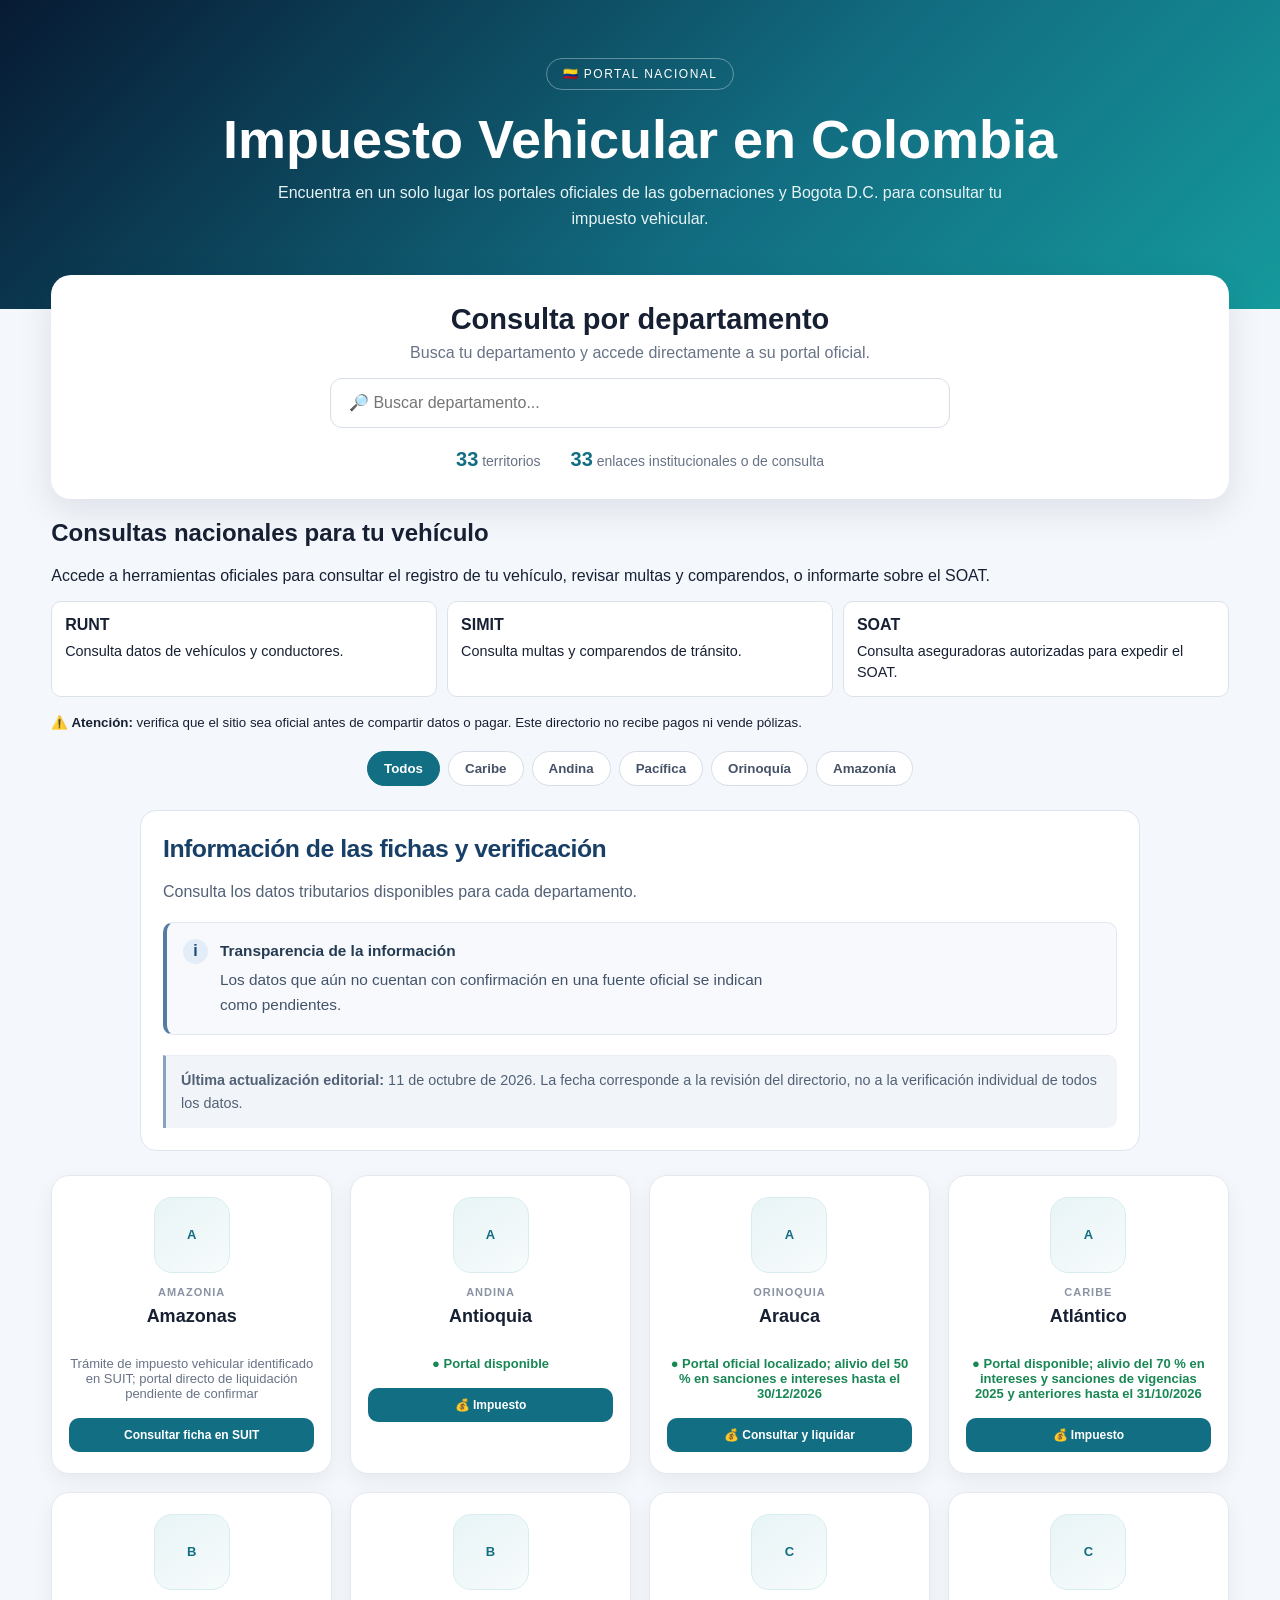
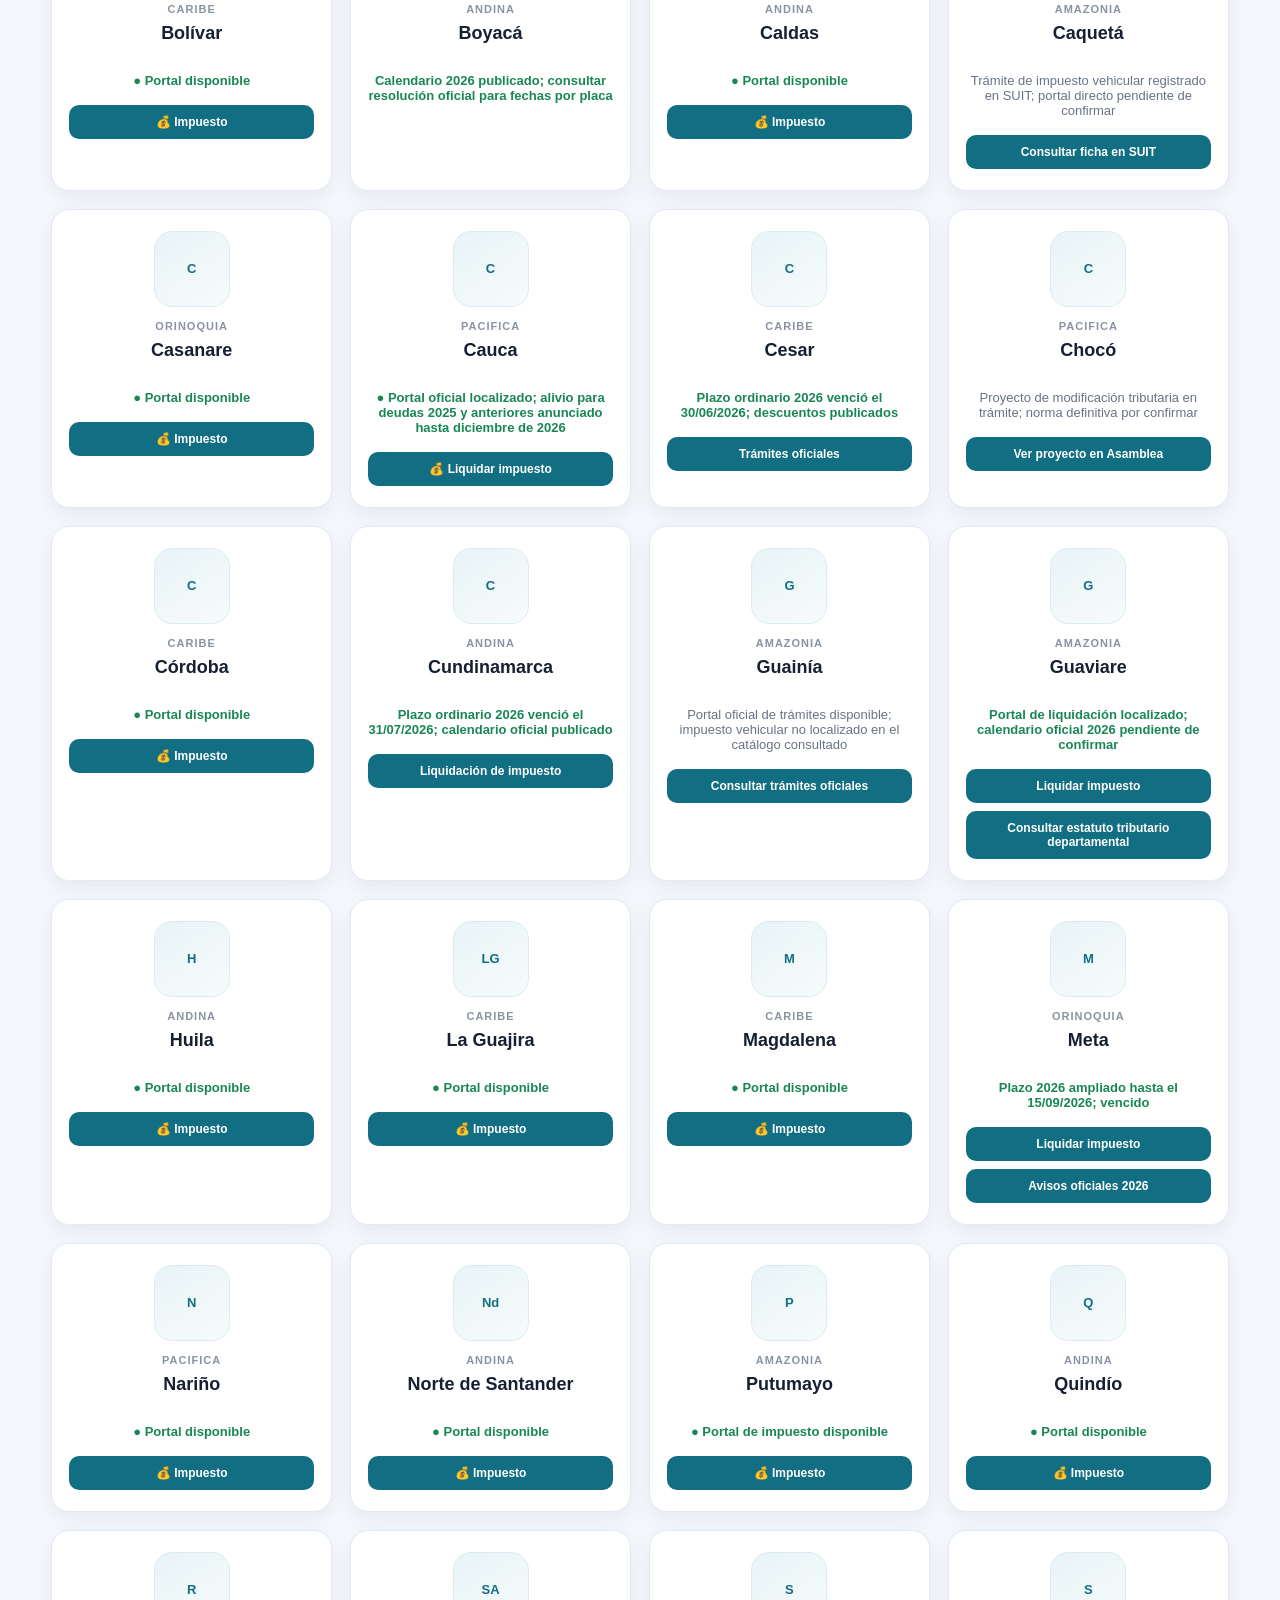
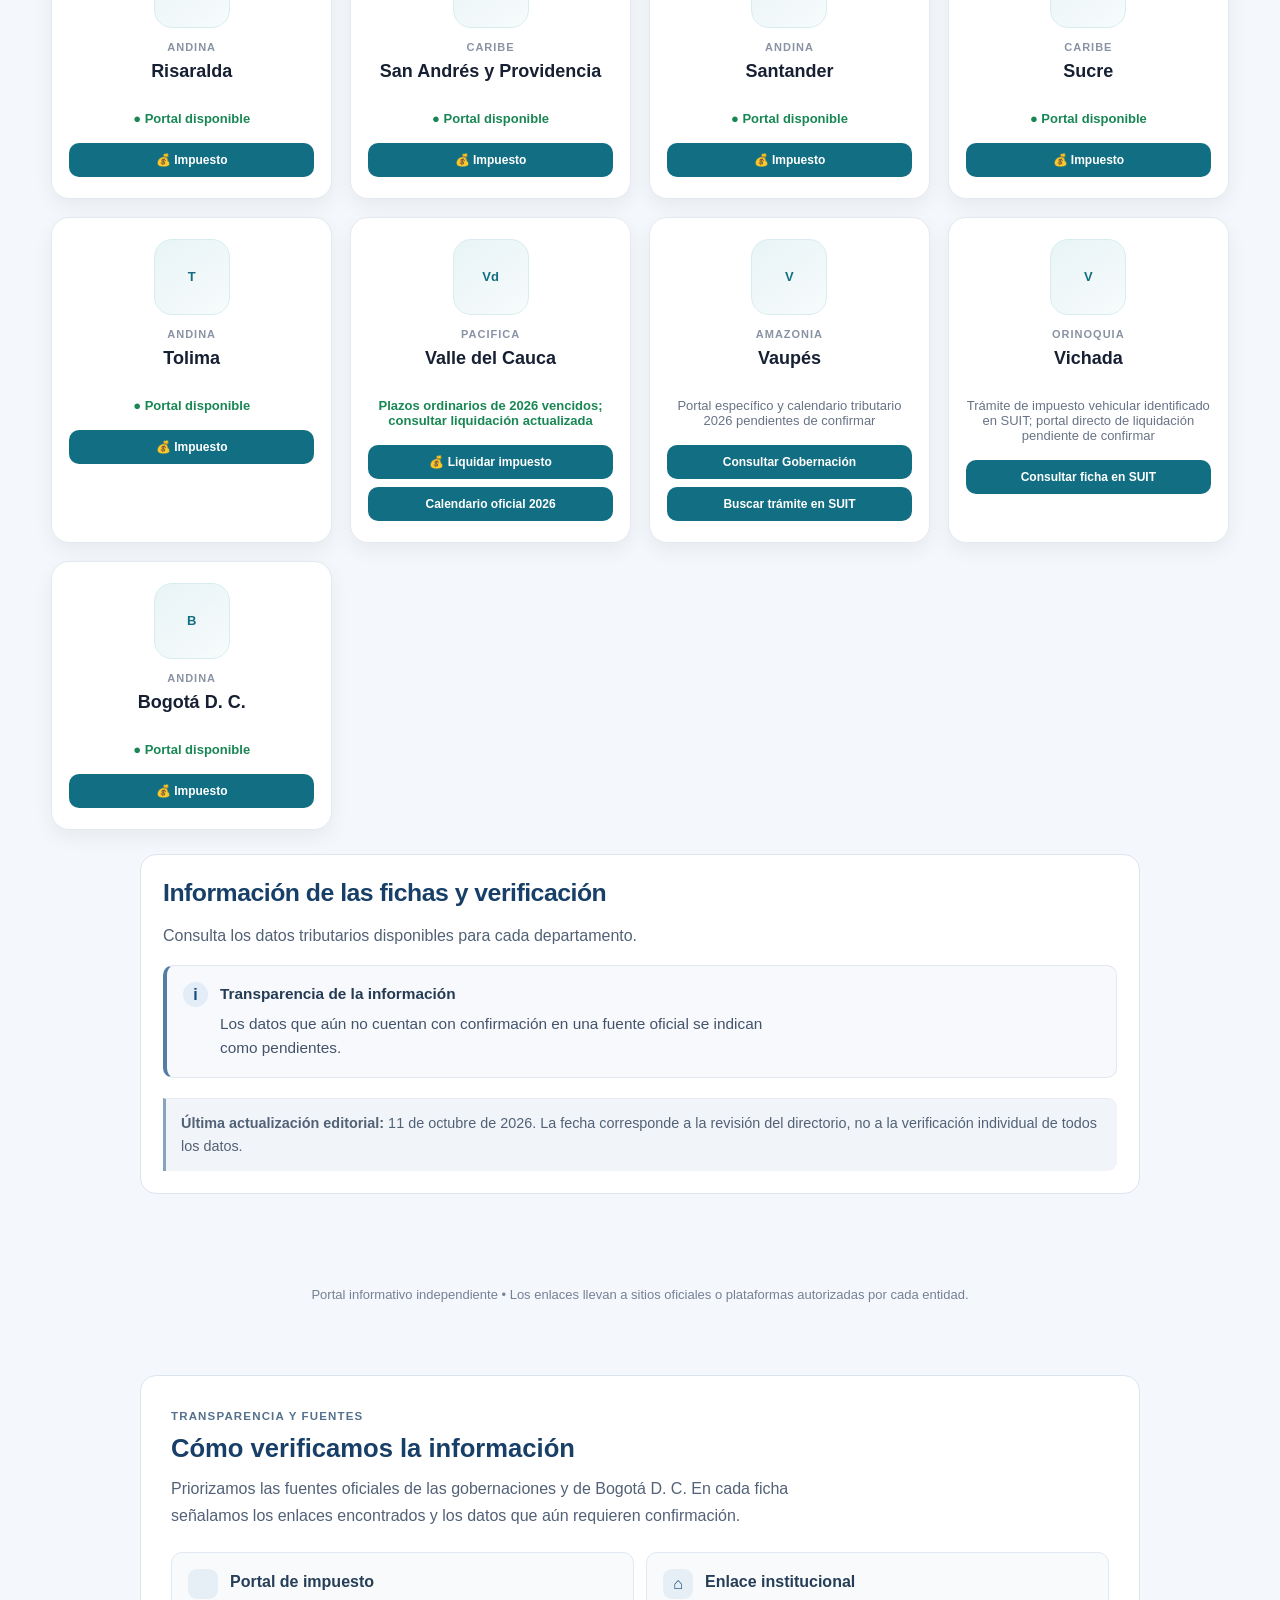
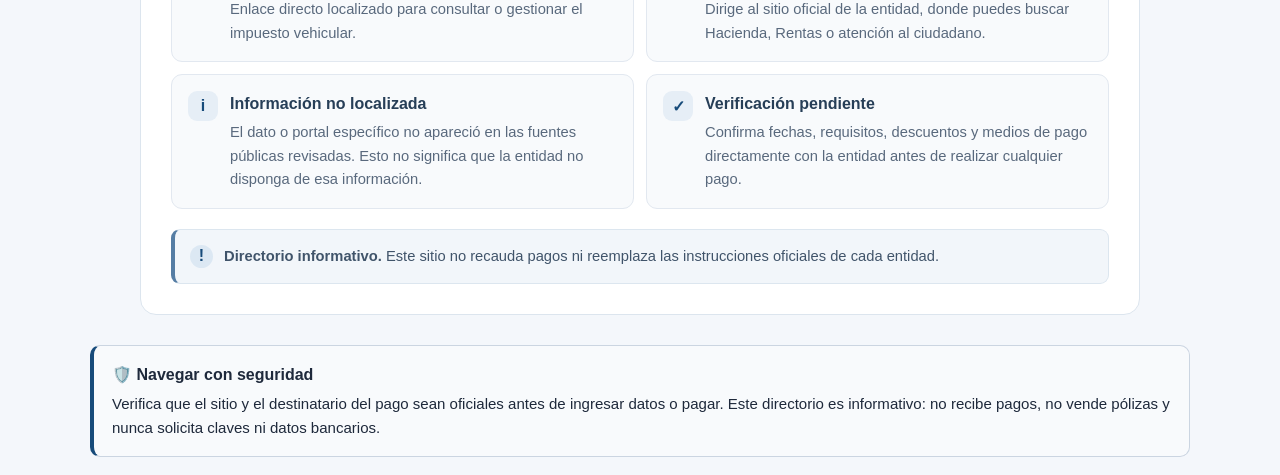
==== commit 6da384f3: "Actualizar alivios tributarios verificados de Arauca, Atlántico y Cauca" ====
--- a/consulta.html
+++ b/consulta.html
@@ -481,11 +481,11 @@
 <div class="acciones"><a class="boton" href="https://www.vehiculosantioquia.com.co/" rel="noopener noreferrer">💰 Impuesto </a></div></article>
 <article class="card activo" data-nombre="arauca" data-region="Orinoquia">
 <div class="escudo"><img src="https://commons.wikimedia.org/wiki/Special:FilePath/Escudo%20de%20Arauca.svg" alt="Escudo de Arauca" loading="lazy" onerror="this.style.display='none';this.nextElementSibling.style.display='block'"><b style="display:none">A</b></div>
-<div class="region">Orinoquia</div><h3>Arauca</h3><span class="estado">● Portal directo localizado; plazo ordinario 2026 venció el 01/07/2026</span>
+<div class="region">Orinoquia</div><h3>Arauca</h3><span class="estado">● Portal oficial localizado; alivio del 50 % en sanciones e intereses hasta el 30/12/2026</span>
 <div class="acciones"><a class="boton" href="https://arauca.gov.co/impuesto-de-vehiculo/" rel="noopener noreferrer">💰 Consultar y liquidar </a></div></article>
 <article class="card activo" data-nombre="atlántico" data-region="Caribe">
 <div class="escudo"><img src="https://commons.wikimedia.org/wiki/Special:FilePath/Escudo%20del%20Atl%C3%A1ntico.svg" alt="Escudo de Atlantico" loading="lazy" onerror="this.style.display='none';this.nextElementSibling.style.display='block'"><b style="display:none">A</b></div>
-<div class="region">Caribe</div><h3>Atlántico</h3><span class="estado">● Portal disponible; plazo ordinario 2026 venció el 10/07/2026</span>
+<div class="region">Caribe</div><h3>Atlántico</h3><span class="estado">● Portal disponible; alivio del 70 % en intereses y sanciones de vigencias 2025 y anteriores hasta el 31/10/2026</span>
 <div class="acciones"><a class="boton" href="https://portalimpuestos.atlantico.gov.co/Portal-ATLRentas/vehiculos_declaracion.jsp" rel="noopener noreferrer">💰 Impuesto </a></div></article>
 <article class="card activo" data-nombre="bolívar" data-region="Caribe">
 <div class="escudo"><img src="https://commons.wikimedia.org/wiki/Special:FilePath/Escudo%20de%20Bol%C3%ADvar%20(Colombia).svg" alt="Escudo de Bolivar" loading="lazy" onerror="this.style.display='none';this.nextElementSibling.style.display='block'"><b style="display:none">B</b></div>
@@ -509,7 +509,7 @@
 <div class="acciones"><a class="boton" href="https://impuestos.casanare.gov.co/impuesto-vehiculos" rel="noopener noreferrer">💰 Impuesto </a></div></article>
 <article class="card activo" data-nombre="cauca" data-region="Pacifica">
 <div class="escudo"><img src="https://commons.wikimedia.org/wiki/Special:FilePath/Escudo%20del%20Cauca.svg" alt="Escudo de Cauca" loading="lazy" onerror="this.style.display='none';this.nextElementSibling.style.display='block'"><b style="display:none">C</b></div>
-<div class="region">Pacifica</div><h3>Cauca</h3><span class="estado">● Portal de liquidación localizado; plazo ordinario 2026 y descuentos vencidos</span>
+<div class="region">Pacifica</div><h3>Cauca</h3><span class="estado">● Portal oficial localizado; alivio para deudas 2025 y anteriores anunciado hasta diciembre de 2026</span>
 <div class="acciones"><a class="boton" href="https://rentascauca.gov.co/" rel="noopener noreferrer">💰 Liquidar impuesto </a></div></article>
 <article class="card activo" data-nombre="cesar" data-region="Caribe">
 <div class="escudo"><img src="https://commons.wikimedia.org/wiki/Special:FilePath/Coat%20of%20arms%20of%20Cesar%20(Colombia).svg" alt="Escudo de Cesar" loading="lazy" onerror="this.style.display='none';this.nextElementSibling.style.display='block'"><b style="display:none">C</b></div>
@@ -714,7 +714,7 @@
             ["Medios de pago", "Consultar las opciones disponibles en el portal oficial antes de pagar; el calendario consultado no especifica los medios."],
             ["Canales de contacto", "rentas@casanare.gov.co · 633 6339, extensión 1341 · Carrera 20 No. 08-02, edificio CAD, Yopal. Atención publicada: lunes a viernes, 8:00 a. m.–12:00 m. y 2:00–6:00 p. m."],
             ["Fuente de referencia", "Abrir calendario tributario oficial de Casanare."],
-            ["Fecha de verificación de esta ficha", "9 de octubre de 2026."]
+            ["Fecha de verificación de esta ficha", "16 de octubre de 2026."]
         ],
         "bogota d.c.": [
             ["Jurisdicción", titulo],
@@ -734,7 +734,7 @@
             ["Medios de pago", "Portal oficial de pago y puntos presenciales anunciados por la Gobernación: Central de Declaración del Impuesto Vehicular en La Alpujarra; oficinas de tránsito de Medellín, Itagüí, Envigado y Sabaneta; centros comerciales habilitados; y entidades financieras y redes autorizadas como Bancolombia, Banco de Occidente, Banco Popular, BBVA, Davivienda, Efecty, 4-72, Punto Red, Súper Giros y Grupo Éxito. Confirma los puntos vigentes en el portal oficial."],
             ["Canales de contacto", "Líneas oficiales publicadas por la Gobernación: (604) 444 46 66, 018000 419000 y (604) 409 90 00."],
             ["Fuente de referencia", "Resolución oficial del calendario tributario 2026 y noticias oficiales sobre descuentos, pago y prevención de fraude."],
-            ["Fecha de verificación de esta ficha", "9 de octubre de 2026."]
+            ["Fecha de verificación de esta ficha", "16 de octubre de 2026."]
         ],
         "santander": [
             ["Jurisdicción", titulo],
@@ -743,7 +743,7 @@
             ["Medios de pago", "Portal en línea; bancos Bancolombia, Banco Popular, Banco de Occidente, Davivienda, BBVA, AV Villas y Banco Agrario; corresponsales Éxito y Efecty; Casa del Libro Total en Bucaramanga, Barrancabermeja y San Gil."],
             ["Canales de contacto", "Para dudas, consultar los canales de atención de la Gobernación en su sitio oficial; no se incorpora un teléfono no verificado."],
             ["Fuente de referencia", "Abrir comunicado oficial de Santander sobre el impuesto vehicular 2026."],
-            ["Fecha de verificación de esta ficha", "9 de octubre de 2026."]
+            ["Fecha de verificación de esta ficha", "16 de octubre de 2026."]
         ],
         "huila": [
             ["Jurisdicción", titulo],
@@ -757,7 +757,7 @@
         "cauca": [
             ["Jurisdicción", titulo],
             ["Portal de liquidación", "Desde el 28 de julio de 2026 la Gobernación informó que consulta, liquidación y pago se concentran en el portal institucional cauca.gov.co, sección Trámites y Servicios / Oficina de Impuestos y Rentas. Evitar enlaces independientes no autorizados."],
-            ["Calendario tributario 2026", "La Resolución 13935 de diciembre de 2025 fijó descuentos del 15 % en enero y febrero, 10 % en marzo y tarifa plena hasta el 30 de junio de 2026. El plazo ordinario ya venció."],
+            ["Calendario tributario 2026", "La Resolución 13935 de diciembre de 2025 fijó descuentos por pronto pago durante el primer semestre y el plazo ordinario venció el 30 de junio de 2026. Actualización oficial publicada el 8 de septiembre de 2026: para deudas de las vigencias 2025 y anteriores, se anunció descuento del 80 % en intereses y sanciones hasta el 30 de septiembre, del 60 % durante octubre y noviembre y del 50 % en diciembre de 2026. Para acceder, se exige estar al día con la vigencia 2026. Confirma el valor actualizado y los requisitos en el portal oficial. Fuente: https://www.cauca.gov.co/rentas/SaladePrensa/Paginas/Entre-m%C3%A1s-r%C3%A1pido-te-pongas-al-d%C3%ADa%2C-m%C3%A1s-ahorras.aspx"],
             ["Medios de pago", "La Gobernación publicó pago en línea mediante PSE. Confirma los medios habilitados entrando desde cauca.gov.co / Oficina de Impuestos y Rentas."],
             ["Descuentos y alivios", "Para obligaciones en mora de 2025 y años anteriores, la Gobernación publicó un alivio escalonado: 80 % de descuento en intereses y sanciones hasta el 30 de septiembre de 2026 (tramo vencido al revisar el 10 de octubre), 60 % hasta noviembre y 50 % en diciembre. Requisitos publicados: estar al día con la vigencia 2026 y pagar el capital completo. La publicación no precisa el día exacto de cierre del tramo del 60 %; confirma en la liquidación oficial o con Rentas si el beneficio sigue habilitado y la fecha aplicable. Adicionalmente, la Ordenanza 043 de 2026 sancionó un descuento del 60 % en el impuesto para vehículos eléctricos, híbridos o de cero emisiones matriculados en Cauca o trasladados al departamento, durante el año de matrícula/traslado y los cinco años fiscales siguientes; exige solicitud y documentos, y no genera devolución por pagos previos a la aprobación."],
             ["Canales de contacto", "Oficina Grupo de Rentas: rentas@cauca.gov.co. Dirección institucional publicada: Calle 3 No. 4-70, Casa Caldas, Popayán. Confirmar horario y atención en el portal oficial."],
@@ -768,21 +768,22 @@
             ["Jurisdicción", titulo],
             ["Portal de liquidación", "Portal oficial de Impuestos de la Gobernación de Córdoba. El portal institucional incluye declaración y pago del impuesto vehicular, consulta de pagos y declaraciones, estado de cartera, calendario, normatividad y canales de atención."],
             ["Consulta de cartera", "La Gobernación ofrece una consulta de estado de cartera por placa. Este reporte no es un recibo oficial de pago; para generar la declaración debe usarse el flujo de liquidación oficial."],
-            ["Calendario tributario 2026", "La Gobernación informó 15 % de descuento por pronto pago hasta el 31 de marzo de 2026, 10 % hasta el 29 de mayo y 5 % hasta el 30 de junio. Los tres plazos ya vencieron al 9 de octubre de 2026. No se encontró confirmación oficial de una prórroga posterior en las fuentes consultadas. Para vigencias 2024 y anteriores, los alivios publicados de sanciones e intereses también vencieron el 30 de junio de 2026; confirma la liquidación actual con Rentas."],
+            ["Calendario tributario 2026", "La Gobernación informó 15 % de descuento por pronto pago hasta el 31 de marzo de 2026, 10 % hasta el 29 de mayo y 5 % hasta el 30 de junio. Los tres plazos ya vencieron al 16 de octubre de 2026. No se encontró confirmación oficial de una prórroga posterior en las fuentes consultadas. Para vigencias 2024 y anteriores, los alivios publicados de sanciones e intereses también vencieron el 30 de junio de 2026; confirma la liquidación actual con Rentas."],
             ["Medios de pago", "Comunicado oficial del 5 de septiembre de 2026 informó que se restablecieron los servicios digitales para radicación y pago en línea. La entidad también informó pagos presenciales en Banco de Occidente, Banco Davivienda, puntos Record en Córdoba, SuperGiros a nivel nacional y almacenes Éxito. Verifica los medios disponibles al generar la liquidación."],
             ["Canales de contacto", "RECAUDO.IMPUESTOS@CORDOBA.GOV.CO · Cra. 6 No. 65-24, local 44, segundo piso, CC Places Mall, Montería. Atención presencial publicada: lunes a viernes, 8:00 a. m. a 5:00 p. m.; confirma cualquier cambio con la entidad."],
             ["Estado del portal", "La Gobernación informó el 5 de septiembre de 2026 que restableció los servicios digitales luego de acciones de seguridad informática."],
             ["Fuente de referencia", "Abrir comunicado oficial de Córdoba sobre descuentos y puntos de pago de la vigencia 2026."],
-            ["Fecha de verificación de esta ficha", "9 de octubre de 2026."]
+            ["Fecha de verificación de esta ficha", "16 de octubre de 2026."]
         ],
         "atlantico": [
             ["Jurisdicción", titulo],
             ["Portal de liquidación", "Portal oficial de Impuestos Departamentales del Atlántico, con acceso a liquidación del impuesto sobre vehículos automotores."],
-            ["Calendario tributario 2026", "El Decreto 000020 del 22 de enero de 2026 fijó el 10 de julio de 2026 como fecha límite para pagar oportunamente el impuesto sobre vehículos automotores, sin intereses de mora. El plazo ya venció al 9 de octubre de 2026."],
+            ["Calendario tributario 2026", "El Decreto 000020 del 22 de enero de 2026 fijó el 10 de julio de 2026 como fecha límite ordinaria; ese plazo ya venció. Actualización oficial del 14 de octubre: hay un descuento del 70 % en intereses y sanciones de obligaciones tributarias de las vigencias 2025 y anteriores hasta el 31 de octubre de 2026. Verifica los requisitos, las obligaciones incluidas y el valor de capital en la liquidación oficial antes de pagar. Fuente: https://www.atlantico.gov.co/"],
+            ["Descuentos y deudas de años anteriores", "La Gobernación del Atlántico anunció el 14 de octubre de 2026 un descuento del 70 % en intereses y sanciones para obligaciones tributarias de las vigencias 2025 y anteriores hasta el 31 de octubre de 2026. Confirma si el beneficio incluye tu impuesto vehicular y los requisitos específicos en el portal oficial antes de pagar. Fuente: https://www.atlantico.gov.co/"],
             ["Medios de pago", "El portal departamental ofrece acceso a liquidación de impuesto vehicular. Confirma los medios habilitados en el flujo oficial antes de pagar."],
             ["Canales de contacto", "Consultar Secretaría de Hacienda Departamental desde el sitio oficial de la Gobernación."],
             ["Fuente de referencia", "Abrir página oficial de Impuestos Departamentales del Atlántico."],
-            ["Fecha de verificación de esta ficha", "9 de octubre de 2026."]
+            ["Fecha de verificación de esta ficha", "16 de octubre de 2026."]
         ],
         "bolivar": [
             ["Jurisdicción", titulo],
@@ -791,7 +792,7 @@
             ["Medios de pago", "El portal oficial permite generar la liquidación y pagar por PSE o descargar el recibo para pago."],
             ["Canales de contacto", "Teléfono (605) 6517444, extensión 8000 · contactenos@bolivar.gov.co. Dirección publicada: Km 3, sector Turbaco, Hacienda Bajo Miranda."],
             ["Fuente de referencia", "Abrir portal oficial de liquidación del impuesto vehicular de Bolívar."],
-            ["Fecha de verificación de esta ficha", "9 de octubre de 2026."]
+            ["Fecha de verificación de esta ficha", "16 de octubre de 2026."]
         ],
         "magdalena": [
             ["Jurisdicción", titulo],
@@ -800,7 +801,7 @@
             ["Medios de pago", "El portal ofrece pago en línea por PSE y consulta por placa; también permite consultar facturas y certificados de paz y salvo."],
             ["Canales de contacto", "La Gobernación publicó atención para el beneficio en la Oficina de Gestión Tributaria, calle 22 # 15-21. Confirma horarios directamente con la entidad."],
             ["Fuente de referencia", "Abrir comunicado oficial sobre descuentos en intereses y publicación de septiembre de 2026 que confirma el beneficio del 50 % hasta el 31 de octubre."],
-            ["Fecha de verificación de esta ficha", "9 de octubre de 2026."]
+            ["Fecha de verificación de esta ficha", "16 de octubre de 2026."]
         ],
         "nariño": [
             ["Jurisdicción", titulo],
@@ -815,11 +816,11 @@
         "norte de santander": [
             ["Jurisdicción", titulo],
             ["Portal de liquidación", "Portal de consulta del impuesto vehicular de Norte de Santander listado en esta tarjeta."],
-            ["Calendario tributario 2026", "La Circular Externa del 5 de enero de 2026 fija el vencimiento general para declarar y pagar la vigencia 2026 hasta el 30 de junio. También establece descuentos por pronto pago: 20 % hasta el 27 de febrero, 15 % hasta el 30 de abril y 10 % hasta el 29 de mayo. Todos esos plazos ya vencieron al 9 de octubre de 2026."],
+            ["Calendario tributario 2026", "La Circular Externa del 5 de enero de 2026 fija el vencimiento general para declarar y pagar la vigencia 2026 hasta el 30 de junio. También establece descuentos por pronto pago: 20 % hasta el 27 de febrero, 15 % hasta el 30 de abril y 10 % hasta el 29 de mayo. Todos esos plazos ya vencieron al 16 de octubre de 2026."],
             ["Medios de pago", "Confirmar los medios habilitados directamente en el portal oficial al generar la liquidación."],
             ["Canales de contacto", "Pendientes de confirmar en una fuente oficial específica del impuesto vehicular."],
             ["Fuente de referencia", "Abrir la circular oficial del calendario tributario 2026."],
-            ["Fecha de verificación de esta ficha", "9 de octubre de 2026."]
+            ["Fecha de verificación de esta ficha", "16 de octubre de 2026."]
         ],
         "cesar": [
             ["Jurisdicción", titulo],
@@ -828,7 +829,7 @@
             ["Medios de pago", "La Gobernación informa pago en línea desde su portal institucional y atención presencial en la Oficina de Rentas. Confirma los medios vigentes antes de pagar."],
             ["Canales de contacto", "Gobernación del Cesar: Calle 16 # 12-120, edificio Alfonso López Michelsen, Valledupar · (605) 588 5602 · contactenos@cesar.gov.co. Solicitar orientación del Grupo Gestión de Rentas."],
             ["Fuente de referencia", "Comunicado oficial sobre el calendario 2026 y Resolución 022936 del 29 de diciembre de 2025."],
-            ["Fecha de verificación de esta ficha", "9 de octubre de 2026."]
+            ["Fecha de verificación de esta ficha", "16 de octubre de 2026."]
         ],
         "narino": [
             ["Jurisdicción", titulo],
@@ -846,7 +847,7 @@
             ["Medios de pago", "No confirmados en una fuente oficial específica del impuesto vehicular. No realizar pagos mediante enlaces de terceros; confirmar primero el procedimiento con la Gobernación."],
             ["Canales de contacto", "Contacto institucional publicado por la Gobernación: 320 382 7001 y atencionalusuario@choco.gov.co. Dirección: Calle 31 No. 1-101, Edificio La Confianza, Quibdó. Horario publicado: lunes a viernes, 8:00 a. m.–12:00 m. y 2:00–6:00 p. m. Estos son canales generales; solicitar transferencia a Rentas."],
             ["Fuente de referencia", "Consultar la Gobernación del Chocó y su portal institucional de datos abiertos. No se encontró allí una ficha pública específica de impuesto vehicular."],
-            ["Fecha de verificación de esta ficha", "9 de octubre de 2026."]
+            ["Fecha de verificación de esta ficha", "16 de octubre de 2026."]
         ],
         "boyaca": [
             ["Jurisdicción", titulo],
@@ -855,7 +856,7 @@
             ["Medios de pago", "Declaración y pago simultáneos por canales digitales habilitados o entidades financieras con convenio vigente. Verificar el canal disponible en el portal oficial."],
             ["Canales de contacto", "Gobernación de Boyacá: PBX +57 608 742 0150, extensiones 2126 y 2147; WhatsApp institucional publicado: 318 311 9821. Confirma la atención específica de Rentas."],
             ["Fuente de referencia", "Abrir comunicado oficial de ampliación de plazo de marzo de 2026."],
-            ["Fecha de verificación de esta ficha", "9 de octubre de 2026."]
+            ["Fecha de verificación de esta ficha", "16 de octubre de 2026."]
         ],
         "amazonas": [
             ["Jurisdicción", titulo],
@@ -864,16 +865,16 @@
             ["Medios de pago", "No confirmados en una fuente oficial específica para Amazonas. Confirmar los canales habilitados directamente con la Gobernación antes de realizar pagos."],
             ["Canales de contacto", "Gobernación del Amazonas: contactenos@amazonas.gov.co · teléfono (608) 592 6566 · Calle 10 No. 10-77, Leticia. Contacto general institucional; solicitar derivación a la dependencia responsable de Rentas."],
             ["Fuente de referencia", "Consultar el trámite de impuesto sobre vehículos automotores registrado en el SUIT de Función Pública y el portal institucional de la Gobernación del Amazonas."],
-            ["Fecha de verificación de esta ficha", "9 de octubre de 2026."]
+            ["Fecha de verificación de esta ficha", "16 de octubre de 2026."]
         ],
         "arauca": [
             ["Jurisdicción", titulo],
             ["Portal de liquidación", "Portal oficial de la Gobernación de Arauca para consultar, liquidar y pagar el impuesto vehicular; se anuncia pago por PSE."],
-            ["Calendario tributario 2026", "La Gobernación de Arauca informó el 24 de junio de 2026 que el plazo para pagar la vigencia 2026 vencía el 1 de julio de 2026. El plazo ordinario ya pasó. No confundir este vencimiento con los alivios para deudas de 2025 y años anteriores: el descuento del 70 % en sanciones e intereses terminó el 30 de septiembre de 2026; consultar la norma vigente para conocer condiciones posteriores."],
+            ["Calendario tributario 2026", "La Gobernación informó que el plazo ordinario de la vigencia 2026 venció el 1 de julio. Actualización oficial del 14 de octubre de 2026: el Decreto departamental 468 de 2026 concede un descuento del 50 % en sanciones e intereses de las vigencias 2025 y anteriores hasta el 30 de diciembre de 2026. Requisito publicado: tener pagada la vigencia 2026 oportunamente o pagarla con su sanción. Aplica a vehículos y motocicletas de más de 125 c. c. matriculados en Arauca; confirma el valor final en la liquidación oficial. Fuente: https://arauca.gov.co/desde-octubre-se-activa-el-50-de-descuento-en-sanciones-del-impuesto-vehicular/"],
             ["Medios de pago", "La Gobernación informa pago en línea desde el portal oficial y pago presencial en Banco Davivienda. También reporta atención para liquidar y pagar en la Casa del Libro Total Arauca, calle 19 No. 22-25, local 2, junto a Bancolombia. Verifica los canales vigentes antes de desplazarte."],
             ["Canales de contacto", "WhatsApp de impuesto vehicular: 313 358 49 41. Dirección de Rentas, atención general: 313 351 4545. Correo institucional de Hacienda: hacienda@arauca.gov.co. La Gobernación publicó la actualización de teléfonos el 18 de agosto de 2026."],
             ["Fuente de referencia", "Calendario y tarifas 2026: https://arauca.gov.co/tarifas-del-impuesto-vehicular-fueron-renovadas-para-2026/ · Vencimiento 1 de julio y canales de pago: https://arauca.gov.co/proposito-de-ano-nuevo-pagar-el-impuesto-vehicular-a-tiempo/ · Aviso de seguridad sobre enlaces oficiales: https://arauca.gov.co/gobernacion-de-arauca-advierte-a-contribuyentes-que-usen-solo-enlaces-de-pago-oficiales/."],
-            ["Fecha de verificación de esta ficha", "9 de octubre de 2026."]
+            ["Fecha de verificación de esta ficha", "16 de octubre de 2026."]
         ],
         "caqueta": [
             ["Jurisdicción", titulo],
@@ -882,7 +883,7 @@
             ["Medios de pago", "La Gobernación comunicó que estaba habilitado el pago digital por PSE y atención presencial para liquidación y pago en el antiguo Caesca, Zona Rosa de Florencia. Confirmar disponibilidad y ubicación antes de desplazarse."],
             ["Canales de contacto", "Consultar Secretaría de Hacienda / Dirección Tributaria Departamental a través del sitio oficial de la Gobernación del Caquetá."],
             ["Fuente de referencia", "Gobernación del Caquetá: https://www.caqueta.gov.co/ ; información oficial del descuento y pago digital: https://www.youtube.com/watch?v=bEWxYRm-5L4 y https://www.youtube.com/watch?v=rdDYvGs_lxs ; ficha del trámite en SUIT: https://tramites1.suit.gov.co/registro-web/suit_descargar_archivo?A=18264."],
-            ["Fecha de verificación de esta ficha", "9 de octubre de 2026."]
+            ["Fecha de verificación de esta ficha", "16 de octubre de 2026."]
         ],
         "cundinamarca": [
             ["Jurisdicción", titulo],
@@ -891,7 +892,7 @@
             ["Medios de pago", "La Gobernación informa pago digital por PSE, GoPass y tarjeta de crédito, además de entidades bancarias autorizadas."],
             ["Canales de contacto", "WhatsApp de atención publicado: 300 839 0002. Atención presencial: Calle 26 No. 51-53, Bogotá, primer piso de la torre Salud."],
             ["Fuente de referencia", "Abrir preguntas frecuentes oficiales de impuesto sobre vehículos de Cundinamarca."],
-            ["Fecha de verificación de esta ficha", "9 de octubre de 2026."]
+            ["Fecha de verificación de esta ficha", "16 de octubre de 2026."]
         ],
         "guainia": [
             ["Jurisdicción", titulo],
@@ -900,7 +901,7 @@
             ["Medios de pago", "No confirmados para impuesto vehicular en una fuente oficial pública específica. No realizar pagos desde enlaces de terceros sin validación de la Gobernación."],
             ["Canales de contacto", "Portal de trámites de la Gobernación: https://tramites-guainia.gov.co/tramites/ ; correo institucional contactenos@guainia.gov.co ; teléfono móvil publicado en el portal de trámites: 314 459 7001. Confirmar que el canal remita a la dependencia competente en rentas."],
             ["Fuente de referencia", "Portal oficial de trámites: https://tramites-guainia.gov.co/tramites/ ; información institucional y canales de atención visibles en el mismo portal. La búsqueda pública no permitió confirmar un trámite específico de impuesto vehicular."],
-            ["Fecha de verificación de esta ficha", "9 de octubre de 2026."]
+            ["Fecha de verificación de esta ficha", "16 de octubre de 2026."]
         ],
         "guaviare": [
             ["Jurisdicción", titulo],
@@ -910,7 +911,7 @@
             ["Descuentos y alivios", "Una publicación del 1 de septiembre de 2026 informa beneficios para obligaciones en mora de 2019 a 2025 hasta el 30 de julio de 2027: reducción de sanción a una UVT y condonación del 100 % de intereses al cumplir las condiciones descritas. Confirmar requisitos y saldo con la Secretaría de Hacienda antes de pagar."],
             ["Canales de contacto", "La publicación informativa de septiembre de 2026 menciona WhatsApp 318 716 0708 y la oficina de Rentas Departamentales en la Gobernación. Confirmar el número y horarios en el canal institucional antes de enviar datos personales."],
             ["Fuente de referencia", "Portal de liquidación: https://sivervguaviare.aplicativosenlinea.com/siver-v-guaviare/redirect/ ; noticia sobre alivios 2026: https://marandua.com.co/contribuyentes-morosos-del-impuesto-vehicular-en-el-guaviare-podran-acceder-a-descuentos-hasta-julio-de-2027/ ; norma tributaria anterior en SUIT: https://tramites1.suit.gov.co/registro-web/suit_descargar_archivo?A=102336."],
-            ["Fecha de verificación de esta ficha", "9 de octubre de 2026."]
+            ["Fecha de verificación de esta ficha", "16 de octubre de 2026."]
         ],
         "meta": [
             ["Jurisdicción", titulo],
@@ -924,11 +925,11 @@
         "putumayo": [
             ["Jurisdicción", titulo],
             ["Portal de liquidación", "Portal oficial de Rentas Departamental: Edesk para impuesto de vehículos, enlazado desde el micrositio institucional de Hacienda del Putumayo."],
-            ["Calendario tributario 2026", "La Gobernación anunció un incentivo del 5 % para pagar antes del 30 de junio de 2026. El beneficio ya venció al 9 de octubre de 2026. No se confirmó en las fuentes revisadas un calendario completo con fecha final general, sanciones u otros descuentos."],
+            ["Calendario tributario 2026", "La Gobernación anunció un incentivo del 5 % para pagar antes del 30 de junio de 2026. El beneficio ya venció al 16 de octubre de 2026. No se confirmó en las fuentes revisadas un calendario completo con fecha final general, sanciones u otros descuentos."],
             ["Medios de pago", "El micrositio oficial indica que el portal permite pagar el impuesto vehicular con botón PSE. Verifica la liquidación y el valor dentro del portal oficial antes de confirmar la transacción."],
             ["Canales de contacto", "Palacio Departamental: Calle 8 No. 7-40, barrio Centro, Mocoa · (608) 420 1515 · contactenos@putumayo.gov.co. Solicitar orientación a Rentas Departamental."],
             ["Fuente de referencia", "Micrositio oficial Rentas Departamental y comunicado oficial sobre el incentivo del 5 % hasta el 30 de junio de 2026."],
-            ["Fecha de verificación de esta ficha", "9 de octubre de 2026."]
+            ["Fecha de verificación de esta ficha", "16 de octubre de 2026."]
         ],
         "san andres y providencia": [
             ["Jurisdicción", titulo],
@@ -937,7 +938,7 @@
             ["Medios de pago", "La ficha del trámite menciona pago en Banco de Occidente y reclamación del formulario en los puntos de atención. Confirma el procedimiento vigente con la Secretaría de Hacienda."],
             ["Canales de contacto", "Secretaría de Hacienda, Avenida Newball, edificio Coral Palace, segundo piso, San Andrés · (608) 513 0801, extensión 179 · servicioalciudadano@sanandres.gov.co."],
             ["Fuente de referencia", "Abrir ficha oficial del trámite de impuesto sobre vehículo automotor."],
-            ["Fecha de verificación de esta ficha", "9 de octubre de 2026."]
+            ["Fecha de verificación de esta ficha", "16 de octubre de 2026."]
         ],
         "vaupes": [
             ["Jurisdicción", titulo],
@@ -960,11 +961,11 @@
         "la guajira": [
             ["Jurisdicción", titulo],
             ["Portal de liquidación", "Portal de consulta y liquidación del impuesto vehicular enlazado desde la Gobernación de La Guajira."],
-            ["Calendario tributario 2026", "La Resolución No. 05 de 2025, que adopta el calendario tributario 2026, fija el plazo para declarar y/o pagar el impuesto vehicular el 30 de mayo de cada año. La fecha ya pasó al 9 de octubre de 2026."],
+            ["Calendario tributario 2026", "La Resolución No. 05 de 2025, que adopta el calendario tributario 2026, fija el plazo para declarar y/o pagar el impuesto vehicular el 30 de mayo de cada año. La fecha ya pasó al 16 de octubre de 2026."],
             ["Medios de pago", "Confirmar los medios habilitados en el portal de liquidación antes de realizar el pago."],
             ["Canales de contacto", "Gobernación de La Guajira: Calle 1 No. 6-05, Centro Administrativo Departamental, Riohacha · línea de servicio 018000931074 · contactenos@laguajira.gov.co."],
             ["Fuente de referencia", "Abrir Resolución No. 05 de 2025, calendario tributario oficial."],
-            ["Fecha de verificación de esta ficha", "9 de octubre de 2026."]
+            ["Fecha de verificación de esta ficha", "16 de octubre de 2026."]
         ],
         "sucre": [
             ["Jurisdicción", titulo],
@@ -974,7 +975,7 @@
             ["Canales de contacto", "Subsecretaría de Gestión Tributaria: Calle 25 No. 25B-35, avenida Las Peñitas, Sincelejo; teléfonos (605) 2799470, extensiones 511 y 512; correo vehiculos@gobsucre.gov.co. El portal institucional también publica el teléfono 320 350 9703 y la línea gratuita #584."],
             ["Factura y notificación 2026", "La publicación oficial de notificación de facturas está fechada el 20 de febrero de 2026. El término para presentar reconsideración se describe en esa notificación; si necesitas controvertir una factura, revisa el documento oficial y confirma el cómputo del plazo con la Subsecretaría Tributaria."],
             ["Fuente de referencia", "Abrir el portal oficial de Impuesto Vehicular de Sucre y la constancia de notificación de facturas 2026."],
-            ["Fecha de verificación de esta ficha", "9 de octubre de 2026."]
+            ["Fecha de verificación de esta ficha", "16 de octubre de 2026."]
         ],
         "tolima": [
             ["Jurisdicción", titulo],
@@ -992,7 +993,7 @@
             ["Medios de pago", "El Gobierno departamental indica que el recaudo puede realizarse presencialmente o por su portal web. Confirma las opciones habilitadas al generar la liquidación."],
             ["Canales de contacto", "Línea de atención a la ciudadanía de la Gobernación: (606) 735 9919. Dirección: Calle 20 No. 13-22, Centro Administrativo Departamental Ancízar López López, Armenia."],
             ["Fuente de referencia", "Abrir portal oficial de Impuesto Vehicular del Quindío."],
-            ["Fecha de verificación de esta ficha", "9 de octubre de 2026."]
+            ["Fecha de verificación de esta ficha", "16 de octubre de 2026."]
         ],
         "caldas": [
             ["Jurisdicción", titulo],
@@ -1011,7 +1012,7 @@
             ["Canales de contacto", "Secretaría de Hacienda: Calle 19 No. 13-17, Pereira. Teléfono local (606) 3398300; línea de transparencia 018000-916078; correo contactenos@risaralda.gov.co. La ficha oficial del trámite publica atención presencial de lunes a viernes; confirma allí fechas, liquidación y opciones de pago."],
             ["Estado de trámite en línea", "La ficha oficial de trámites describe el procedimiento como en línea y señala que la respuesta se obtiene de forma inmediata. Esto no confirma por sí solo que todas las funciones del portal tributario estén disponibles en todo momento."],
             ["Fuente de referencia", "Abrir el Portal Tributario de Risaralda y la ficha oficial del trámite de impuesto sobre vehículos automotores."],
-            ["Fecha de verificación de esta ficha", "9 de octubre de 2026."]
+            ["Fecha de verificación de esta ficha", "16 de octubre de 2026."]
         ],
         "valle del cauca": [
             ["Jurisdicción", titulo],
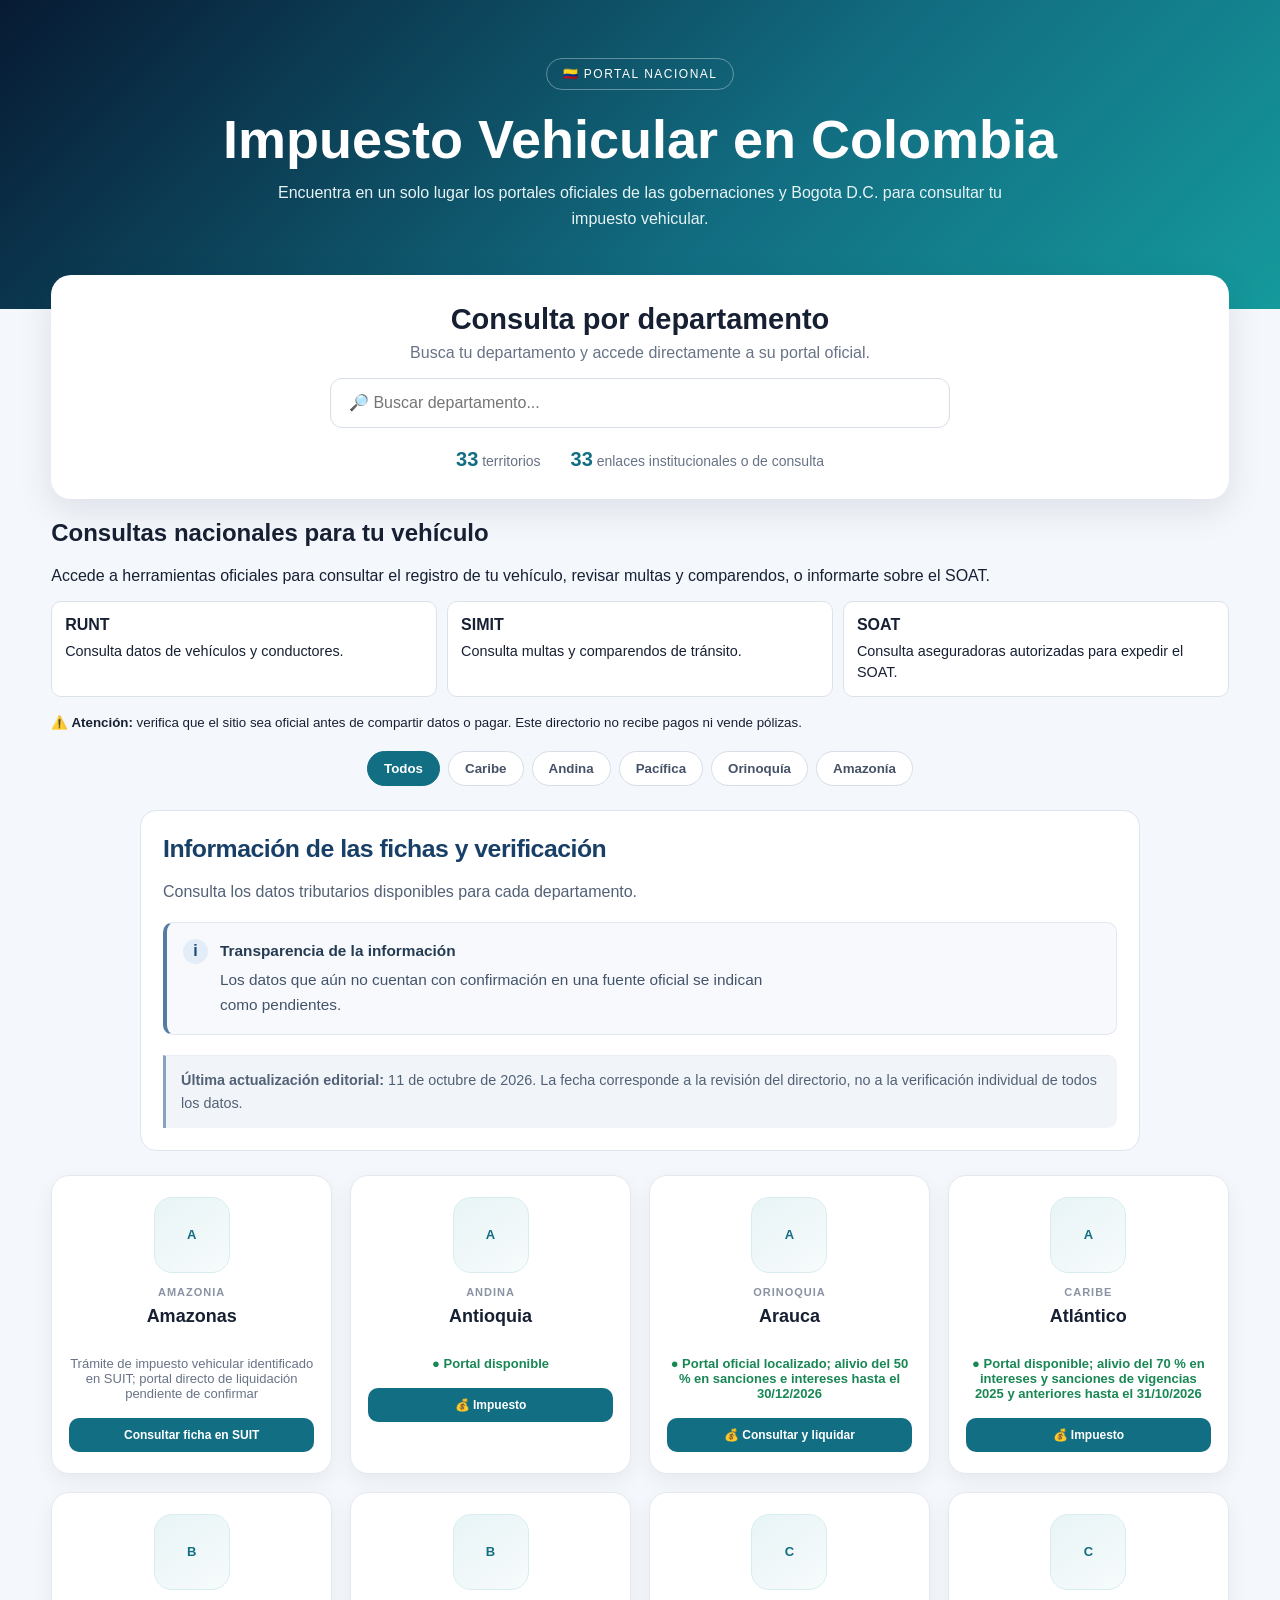
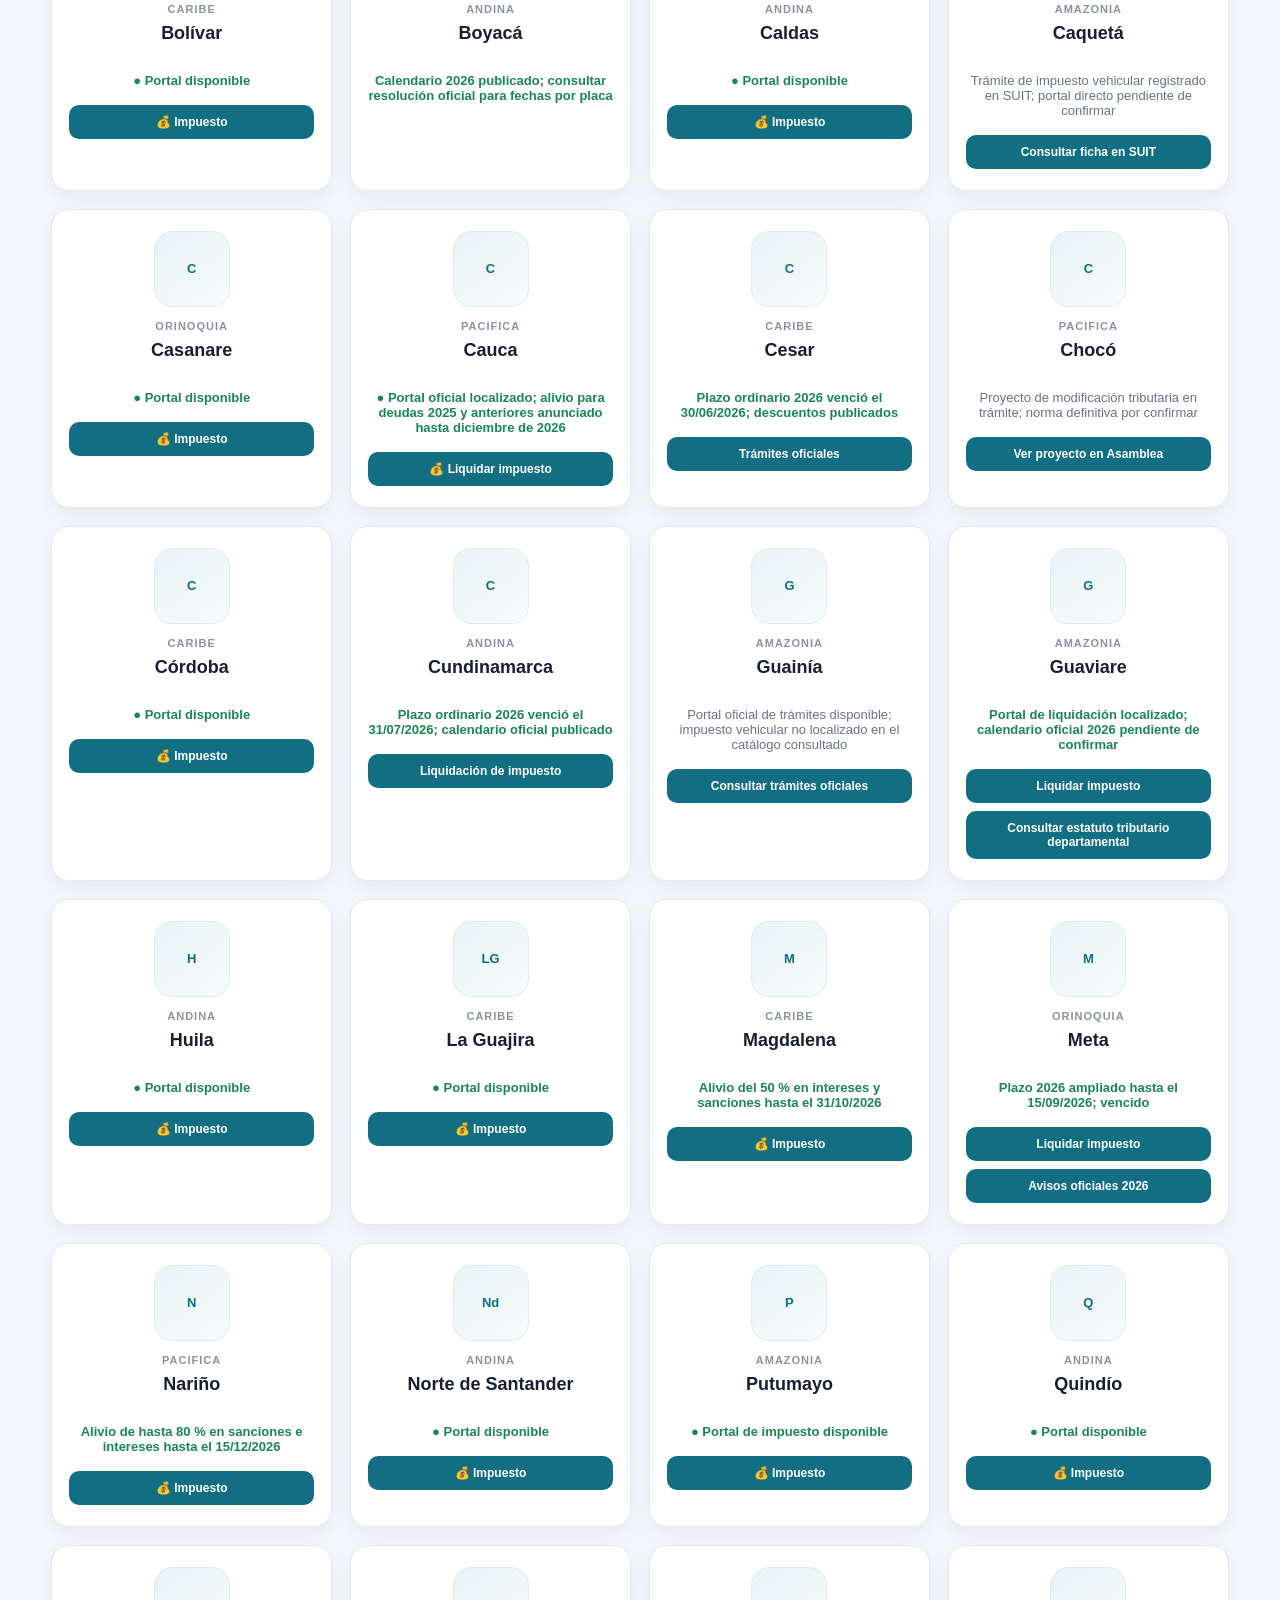
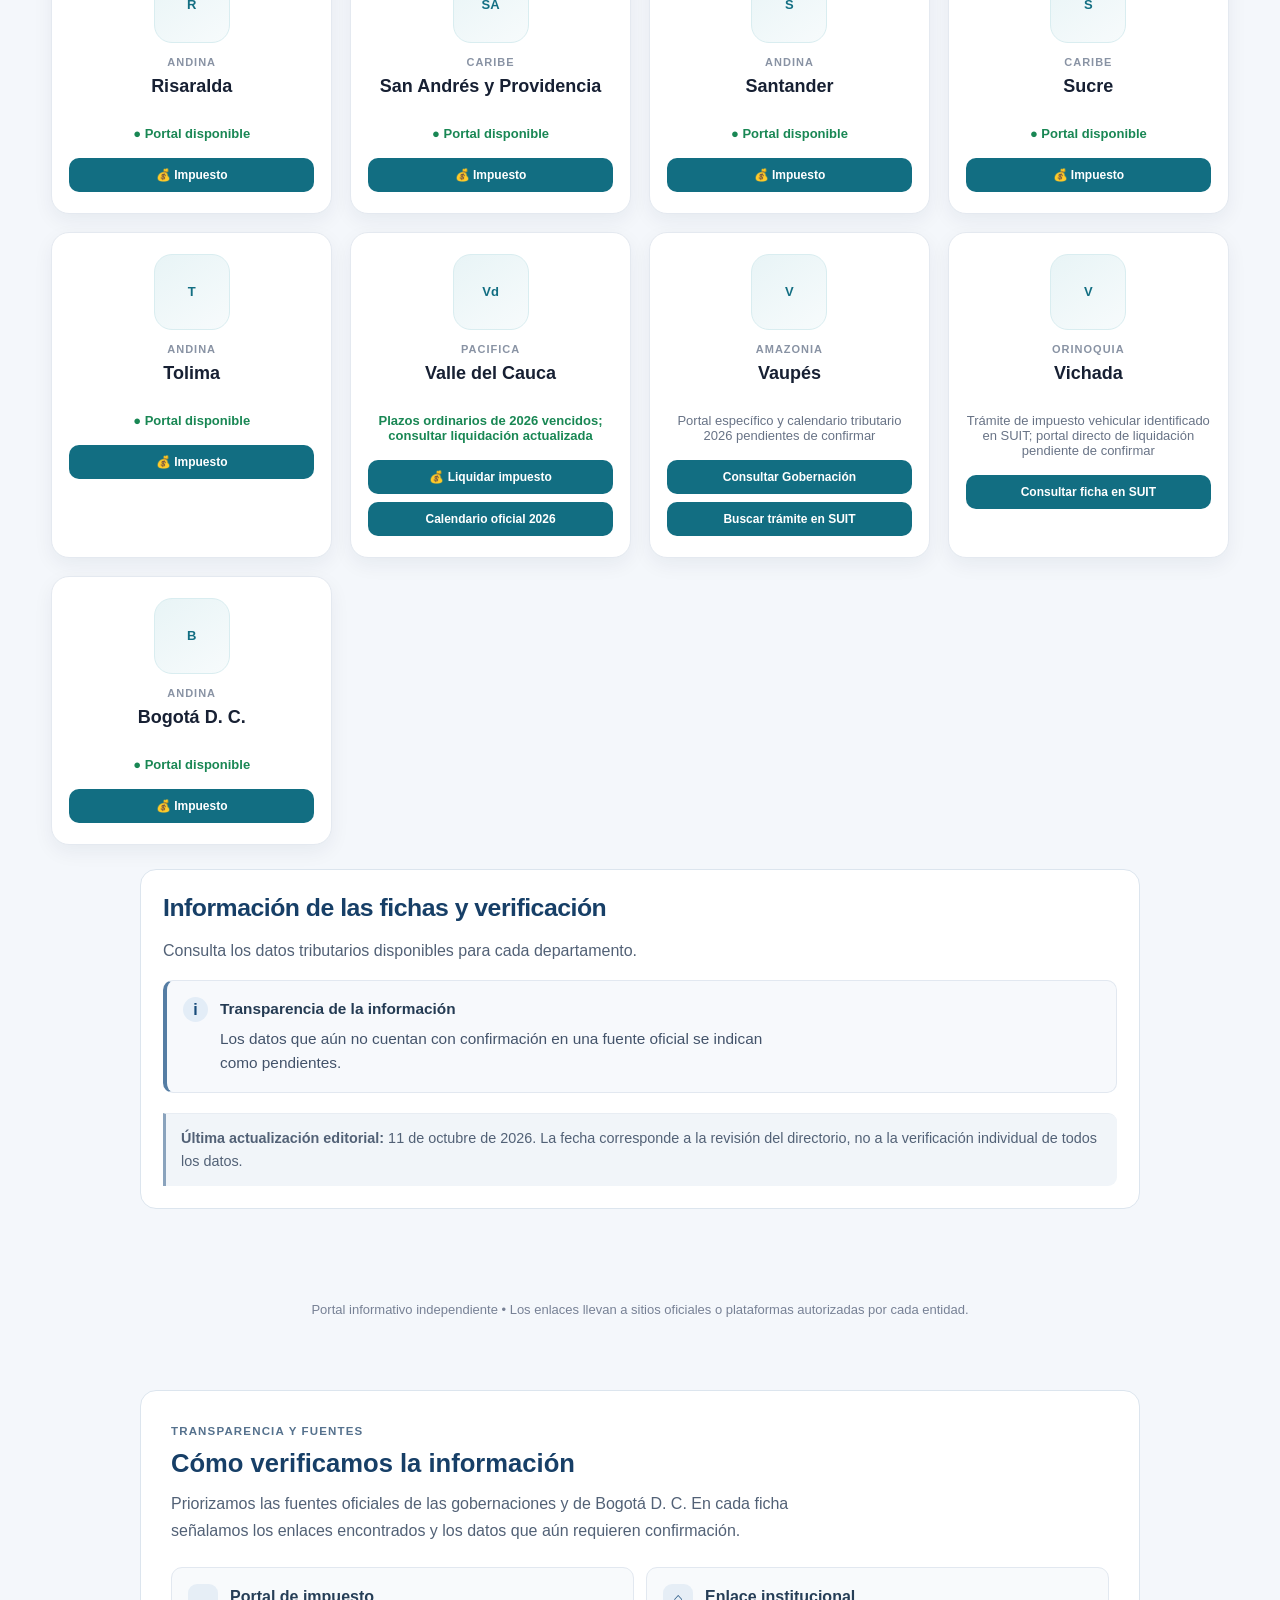
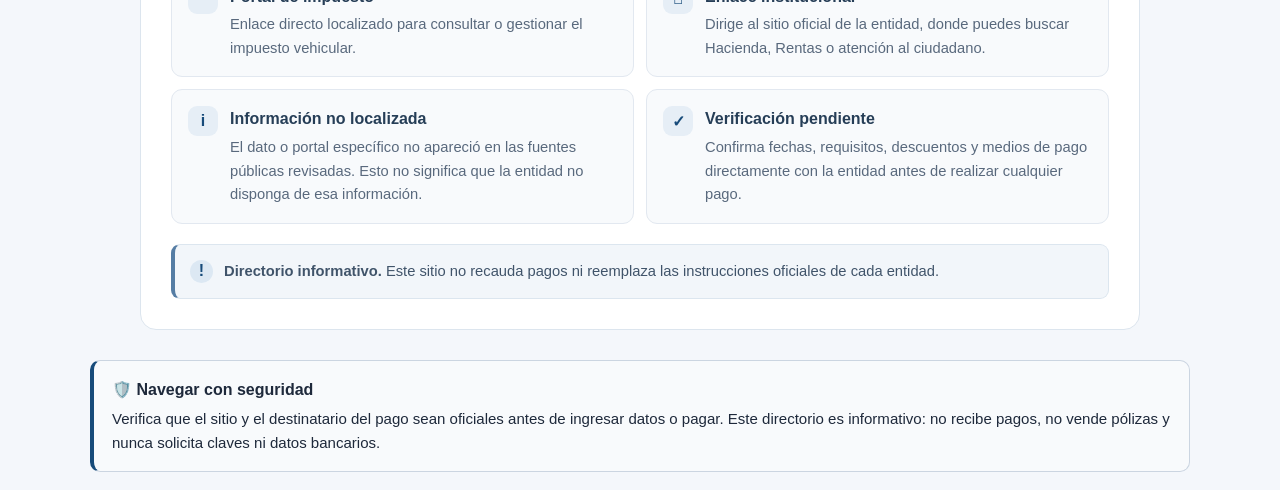
==== commit 9967b461: "Actualizar estados visibles de alivios en Nariño y Magdalena" ====
--- a/consulta.html
+++ b/consulta.html
@@ -545,7 +545,7 @@
 <div class="acciones"><a class="boton" href="https://edeskprisma.syc.com.co/guajira" rel="noopener noreferrer">💰 Impuesto </a></div></article>
 <article class="card activo" data-nombre="magdalena" data-region="Caribe">
 <div class="escudo"><img src="https://commons.wikimedia.org/wiki/Special:FilePath/Escudo%20del%20Magdalena.svg" alt="Escudo de Magdalena" loading="lazy" onerror="this.style.display='none';this.nextElementSibling.style.display='block'"><b style="display:none">M</b></div>
-<div class="region">Caribe</div><h3>Magdalena</h3><span class="estado">● Portal disponible</span>
+<div class="region">Caribe</div><h3>Magdalena</h3><span class="estado">Alivio del 50 % en intereses y sanciones hasta el 31/10/2026</span>
 <div class="acciones"><a class="boton" href="https://impuestos.gobernaciondelmagdalena.gov.co/" rel="noopener noreferrer">💰 Impuesto </a></div></article>
 <article class="card activo" data-nombre="meta" data-region="Orinoquia">
 <div class="escudo"><img src="https://commons.wikimedia.org/wiki/Special:FilePath/Escudo%20del%20Meta.svg" alt="Escudo de Meta" loading="lazy" onerror="this.style.display='none';this.nextElementSibling.style.display='block'"><b style="display:none">M</b></div>
@@ -553,7 +553,7 @@
 <div class="acciones"><a class="boton" href="https://impuestovehicular.meta.gov.co/portal-meta/#/" rel="noopener noreferrer">Liquidar impuesto </a><a class="boton" href="https://meta.gov.co/buscar/pagar-impuesto-vehiulo" rel="noopener noreferrer">Avisos oficiales 2026 </a></div></article>
 <article class="card activo" data-nombre="nariño" data-region="Pacifica">
 <div class="escudo"><img src="https://commons.wikimedia.org/wiki/Special:FilePath/Escudo%20de%20Nari%C3%B1o.svg" alt="Escudo de Narino" loading="lazy" onerror="this.style.display='none';this.nextElementSibling.style.display='block'"><b style="display:none">N</b></div>
-<div class="region">Pacifica</div><h3>Nariño</h3><span class="estado">● Portal disponible</span>
+<div class="region">Pacifica</div><h3>Nariño</h3><span class="estado">Alivio de hasta 80 % en sanciones e intereses hasta el 15/12/2026</span>
 <div class="acciones"><a class="boton" href="https://impuestovehicular.narino.gov.co/portal-narino/#/" rel="noopener noreferrer">💰 Impuesto </a></div></article>
 <article class="card activo" data-nombre="norte de santander" data-region="Andina">
 <div class="escudo"><img src="https://commons.wikimedia.org/wiki/Special:FilePath/Escudo%20de%20Norte%20de%20Santander.svg" alt="Escudo de Norte de Santander" loading="lazy" onerror="this.style.display='none';this.nextElementSibling.style.display='block'"><b style="display:none">Nd</b></div>
@@ -714,13 +714,13 @@
             ["Medios de pago", "Consultar las opciones disponibles en el portal oficial antes de pagar; el calendario consultado no especifica los medios."],
             ["Canales de contacto", "rentas@casanare.gov.co · 633 6339, extensión 1341 · Carrera 20 No. 08-02, edificio CAD, Yopal. Atención publicada: lunes a viernes, 8:00 a. m.–12:00 m. y 2:00–6:00 p. m."],
             ["Fuente de referencia", "Abrir calendario tributario oficial de Casanare."],
-            ["Fecha de verificación de esta ficha", "16 de octubre de 2026."]
+            ["Fecha de verificación de esta ficha", "9 de octubre de 2026."]
         ],
         "bogota d.c.": [
             ["Jurisdicción", titulo],
             ["Portal de liquidación", "Página oficial del impuesto sobre vehículos automotores de la Secretaría Distrital de Hacienda."],
             ["Calendario tributario 2026", "La fuente oficial indica vencimiento ordinario el 24 de julio de 2026 y descuento por pronto pago hasta el 15 de mayo de 2026. Para quienes se acogieron al pago por cuotas, las fechas fueron 3 de julio y 4 de septiembre de 2026. Todas esas fechas ya pasaron."],
-            ["Descuentos y deudas de años anteriores", "Alivio tributario anunciado para 2026: reducción del 60 % en intereses y sanciones de obligaciones distritales elegibles. Se requiere pagar el 100 % del capital y el 40 % de los intereses y sanciones, en un solo pago, con plazo anunciado hasta el 21 de diciembre de 2026. No reduce el capital del impuesto. Confirma con Hacienda Bogotá si el alivio ya está habilitado para liquidar tu impuesto vehicular y si la vigencia adeudada cumple los requisitos. Para deudas anteriores, en el portal oficial abre Pagos Bogotá y busca “Predial y vehículos años anteriores”. Fuente: https://bogota.gov.co/mi-ciudad/hacienda/conoce-alivios-tributarios-en-impuestos-y-multas-de-transito-en-bogota"],
+            ["Descuentos y deudas de años anteriores", "Alivio tributario anunciado para 2026: reducción del 60 % en intereses y sanciones de obligaciones distritales elegibles, con plazo hasta el 21 de diciembre de 2026. Se exige pagar el 100 % del capital y el 40 % de los intereses y sanciones en un solo pago; el capital no se reduce. La Secretaría de Hacienda informó que el sistema de descuento se habilitaría desde el 21 de septiembre de 2026. Verifica en la liquidación oficial que tu obligación vehicular y vigencia cumplan los requisitos. Para deudas anteriores, en el portal oficial abre Pagos Bogotá y busca “Predial y vehículos años anteriores”. Fuente: https://bogota.gov.co/mi-ciudad/hacienda/conoce-alivios-tributarios-en-impuestos-y-multas-de-transito-en-bogota"],
             ["Sanciones e intereses", "Si la obligación está vencida, consulta la liquidación actualizada para conocer intereses y sanciones aplicables. No se puede calcular el importe exacto sin los datos de la obligación. El alivio del 60 % se refiere a intereses y sanciones de deudas elegibles, no al capital."],
             ["Medios de pago", "La entidad indica pago en línea y pago presencial en entidades autorizadas para cupones del sistema de cuotas. Verifica las opciones vigentes en la Oficina Virtual."],
             ["Canales de contacto", "Secretaría Distrital de Hacienda: línea de atención a la ciudadanía +57 601 338 50 00 y línea gratuita 195. Sede principal: carrera 30 No. 25-90, Bogotá D. C. Confirma horarios y atención específica para impuesto vehicular en el portal oficial."],
@@ -734,7 +734,7 @@
             ["Medios de pago", "Portal oficial de pago y puntos presenciales anunciados por la Gobernación: Central de Declaración del Impuesto Vehicular en La Alpujarra; oficinas de tránsito de Medellín, Itagüí, Envigado y Sabaneta; centros comerciales habilitados; y entidades financieras y redes autorizadas como Bancolombia, Banco de Occidente, Banco Popular, BBVA, Davivienda, Efecty, 4-72, Punto Red, Súper Giros y Grupo Éxito. Confirma los puntos vigentes en el portal oficial."],
             ["Canales de contacto", "Líneas oficiales publicadas por la Gobernación: (604) 444 46 66, 018000 419000 y (604) 409 90 00."],
             ["Fuente de referencia", "Resolución oficial del calendario tributario 2026 y noticias oficiales sobre descuentos, pago y prevención de fraude."],
-            ["Fecha de verificación de esta ficha", "16 de octubre de 2026."]
+            ["Fecha de verificación de esta ficha", "9 de octubre de 2026."]
         ],
         "santander": [
             ["Jurisdicción", titulo],
@@ -743,7 +743,7 @@
             ["Medios de pago", "Portal en línea; bancos Bancolombia, Banco Popular, Banco de Occidente, Davivienda, BBVA, AV Villas y Banco Agrario; corresponsales Éxito y Efecty; Casa del Libro Total en Bucaramanga, Barrancabermeja y San Gil."],
             ["Canales de contacto", "Para dudas, consultar los canales de atención de la Gobernación en su sitio oficial; no se incorpora un teléfono no verificado."],
             ["Fuente de referencia", "Abrir comunicado oficial de Santander sobre el impuesto vehicular 2026."],
-            ["Fecha de verificación de esta ficha", "16 de octubre de 2026."]
+            ["Fecha de verificación de esta ficha", "9 de octubre de 2026."]
         ],
         "huila": [
             ["Jurisdicción", titulo],
@@ -768,12 +768,12 @@
             ["Jurisdicción", titulo],
             ["Portal de liquidación", "Portal oficial de Impuestos de la Gobernación de Córdoba. El portal institucional incluye declaración y pago del impuesto vehicular, consulta de pagos y declaraciones, estado de cartera, calendario, normatividad y canales de atención."],
             ["Consulta de cartera", "La Gobernación ofrece una consulta de estado de cartera por placa. Este reporte no es un recibo oficial de pago; para generar la declaración debe usarse el flujo de liquidación oficial."],
-            ["Calendario tributario 2026", "La Gobernación informó 15 % de descuento por pronto pago hasta el 31 de marzo de 2026, 10 % hasta el 29 de mayo y 5 % hasta el 30 de junio. Los tres plazos ya vencieron al 16 de octubre de 2026. No se encontró confirmación oficial de una prórroga posterior en las fuentes consultadas. Para vigencias 2024 y anteriores, los alivios publicados de sanciones e intereses también vencieron el 30 de junio de 2026; confirma la liquidación actual con Rentas."],
+            ["Calendario tributario 2026", "La Gobernación informó 15 % de descuento por pronto pago hasta el 31 de marzo de 2026, 10 % hasta el 29 de mayo y 5 % hasta el 30 de junio. Los tres plazos ya vencieron al 9 de octubre de 2026. No se encontró confirmación oficial de una prórroga posterior en las fuentes consultadas. Para vigencias 2024 y anteriores, los alivios publicados de sanciones e intereses también vencieron el 30 de junio de 2026; confirma la liquidación actual con Rentas."],
             ["Medios de pago", "Comunicado oficial del 5 de septiembre de 2026 informó que se restablecieron los servicios digitales para radicación y pago en línea. La entidad también informó pagos presenciales en Banco de Occidente, Banco Davivienda, puntos Record en Córdoba, SuperGiros a nivel nacional y almacenes Éxito. Verifica los medios disponibles al generar la liquidación."],
             ["Canales de contacto", "RECAUDO.IMPUESTOS@CORDOBA.GOV.CO · Cra. 6 No. 65-24, local 44, segundo piso, CC Places Mall, Montería. Atención presencial publicada: lunes a viernes, 8:00 a. m. a 5:00 p. m.; confirma cualquier cambio con la entidad."],
             ["Estado del portal", "La Gobernación informó el 5 de septiembre de 2026 que restableció los servicios digitales luego de acciones de seguridad informática."],
             ["Fuente de referencia", "Abrir comunicado oficial de Córdoba sobre descuentos y puntos de pago de la vigencia 2026."],
-            ["Fecha de verificación de esta ficha", "16 de octubre de 2026."]
+            ["Fecha de verificación de esta ficha", "9 de octubre de 2026."]
         ],
         "atlantico": [
             ["Jurisdicción", titulo],
@@ -792,7 +792,7 @@
             ["Medios de pago", "El portal oficial permite generar la liquidación y pagar por PSE o descargar el recibo para pago."],
             ["Canales de contacto", "Teléfono (605) 6517444, extensión 8000 · contactenos@bolivar.gov.co. Dirección publicada: Km 3, sector Turbaco, Hacienda Bajo Miranda."],
             ["Fuente de referencia", "Abrir portal oficial de liquidación del impuesto vehicular de Bolívar."],
-            ["Fecha de verificación de esta ficha", "16 de octubre de 2026."]
+            ["Fecha de verificación de esta ficha", "9 de octubre de 2026."]
         ],
         "magdalena": [
             ["Jurisdicción", titulo],
@@ -801,7 +801,7 @@
             ["Medios de pago", "El portal ofrece pago en línea por PSE y consulta por placa; también permite consultar facturas y certificados de paz y salvo."],
             ["Canales de contacto", "La Gobernación publicó atención para el beneficio en la Oficina de Gestión Tributaria, calle 22 # 15-21. Confirma horarios directamente con la entidad."],
             ["Fuente de referencia", "Abrir comunicado oficial sobre descuentos en intereses y publicación de septiembre de 2026 que confirma el beneficio del 50 % hasta el 31 de octubre."],
-            ["Fecha de verificación de esta ficha", "16 de octubre de 2026."]
+            ["Fecha de verificación de esta ficha", "9 de octubre de 2026."]
         ],
         "nariño": [
             ["Jurisdicción", titulo],
@@ -816,11 +816,11 @@
         "norte de santander": [
             ["Jurisdicción", titulo],
             ["Portal de liquidación", "Portal de consulta del impuesto vehicular de Norte de Santander listado en esta tarjeta."],
-            ["Calendario tributario 2026", "La Circular Externa del 5 de enero de 2026 fija el vencimiento general para declarar y pagar la vigencia 2026 hasta el 30 de junio. También establece descuentos por pronto pago: 20 % hasta el 27 de febrero, 15 % hasta el 30 de abril y 10 % hasta el 29 de mayo. Todos esos plazos ya vencieron al 16 de octubre de 2026."],
+            ["Calendario tributario 2026", "La Circular Externa del 5 de enero de 2026 fija el vencimiento general para declarar y pagar la vigencia 2026 hasta el 30 de junio. También establece descuentos por pronto pago: 20 % hasta el 27 de febrero, 15 % hasta el 30 de abril y 10 % hasta el 29 de mayo. Todos esos plazos ya vencieron al 9 de octubre de 2026."],
             ["Medios de pago", "Confirmar los medios habilitados directamente en el portal oficial al generar la liquidación."],
             ["Canales de contacto", "Pendientes de confirmar en una fuente oficial específica del impuesto vehicular."],
             ["Fuente de referencia", "Abrir la circular oficial del calendario tributario 2026."],
-            ["Fecha de verificación de esta ficha", "16 de octubre de 2026."]
+            ["Fecha de verificación de esta ficha", "9 de octubre de 2026."]
         ],
         "cesar": [
             ["Jurisdicción", titulo],
@@ -829,16 +829,17 @@
             ["Medios de pago", "La Gobernación informa pago en línea desde su portal institucional y atención presencial en la Oficina de Rentas. Confirma los medios vigentes antes de pagar."],
             ["Canales de contacto", "Gobernación del Cesar: Calle 16 # 12-120, edificio Alfonso López Michelsen, Valledupar · (605) 588 5602 · contactenos@cesar.gov.co. Solicitar orientación del Grupo Gestión de Rentas."],
             ["Fuente de referencia", "Comunicado oficial sobre el calendario 2026 y Resolución 022936 del 29 de diciembre de 2025."],
+            ["Fecha de verificación de esta ficha", "9 de octubre de 2026."]
+        ],
+        "narino": [
+            ["Jurisdicción", titulo],
+            ["Portal de liquidación", "Portal oficial para consulta, declaración y pago del impuesto vehicular: https://impuestovehicular.narino.gov.co/portal-narino/#/."],
+            ["Calendario tributario 2026", "El descuento ordinario del 20 % por pronto pago terminó el 30 de abril de 2026. La Gobernación informó que desde el 1 de mayo hasta el 30 de diciembre de 2026 la vigencia 2026 puede pagarse sin sanciones ni intereses, sin el descuento ordinario. Confirma el estado de la obligación en el portal."],
+            ["Descuentos y deudas de años anteriores", "La Gobernación informó el 18 de septiembre de 2026 que fue sancionada la ordenanza de alivio tributario para obligaciones de impuesto vehicular en mora hasta el 31 de diciembre de 2025: reducción de hasta el 80 % en sanciones e intereses, con plazo hasta el 15 de diciembre de 2026 y pago de la totalidad de la obligación, sin reducción del capital. La publicación indica que el sistema se parametrizaría para comenzar a operar desde el 21 de septiembre. Se admiten obligaciones con acuerdos de pago; existen exclusiones en ciertos procesos de cobro coactivo con títulos de depósito judicial que cubran toda la deuda. Confirma la liquidación y los requisitos en el portal antes de pagar. Fuente: https://narino.gov.co/dependencias/hacienda-dependencias/alivio-tributario-para-contribuyentes-morosos-del-impuesto-vehicular/"],
+            ["Medios de pago", "La guía de procedimiento de la Gobernación describe liquidación en el portal y pago por PSE o impresión de la declaración para pagar en entidad bancaria autorizada. Confirma las opciones que aparezcan en el portal antes de completar el pago."],
+            ["Canales de contacto", "La Subsecretaría de Rentas reporta atención presencial en Pasto, Samaniego, La Unión, Ipiales, Tumaco y Túquerres. Verificar direcciones, horarios y contactos actuales en la web oficial."],
+            ["Fuente de referencia", "Alivio tributario oficial: https://narino.gov.co/dependencias/hacienda-dependencias/alivio-tributario-para-contribuyentes-morosos-del-impuesto-vehicular/ ; portal de liquidación: https://impuestovehicular.narino.gov.co/portal-narino/#/."],
             ["Fecha de verificación de esta ficha", "16 de octubre de 2026."]
-        ],
-        "narino": [
-            ["Jurisdicción", titulo],
-            ["Portal de liquidación", "Portal oficial para consulta, declaración y pago del impuesto vehicular: https://impuestovehicular.narino.gov.co/portal-narino/#/."],
-            ["Calendario tributario 2026", "La Gobernación informó un incentivo del 20 % por pronto pago hasta el 30 de abril de 2026. El comunicado oficial señala que del 1 de mayo al 30 de diciembre de 2026 el impuesto puede pagarse sin sanciones ni intereses, pero sin el descuento ordinario. El beneficio de pronto pago ya venció."],
-            ["Medios de pago", "La guía de procedimiento de la Gobernación describe liquidación en el portal y pago por PSE o impresión de la declaración para pagar en entidad bancaria autorizada. Confirmar las opciones que aparezcan en el portal antes de completar el pago."],
-            ["Canales de contacto", "La Subsecretaría de Rentas reporta atención presencial en Pasto, Samaniego, La Unión, Ipiales, Tumaco y Túquerres. Verificar direcciones, horarios y contactos actuales en la web oficial."],
-            ["Fuente de referencia", "Comunicado oficial sobre el incentivo 2026 y procedimiento institucional de gestión del impuesto vehicular."],
-            ["Fecha de verificación de esta ficha", "10 de octubre de 2026."]
         ],
         "choco": [
             ["Jurisdicción", titulo],
@@ -847,7 +848,7 @@
             ["Medios de pago", "No confirmados en una fuente oficial específica del impuesto vehicular. No realizar pagos mediante enlaces de terceros; confirmar primero el procedimiento con la Gobernación."],
             ["Canales de contacto", "Contacto institucional publicado por la Gobernación: 320 382 7001 y atencionalusuario@choco.gov.co. Dirección: Calle 31 No. 1-101, Edificio La Confianza, Quibdó. Horario publicado: lunes a viernes, 8:00 a. m.–12:00 m. y 2:00–6:00 p. m. Estos son canales generales; solicitar transferencia a Rentas."],
             ["Fuente de referencia", "Consultar la Gobernación del Chocó y su portal institucional de datos abiertos. No se encontró allí una ficha pública específica de impuesto vehicular."],
-            ["Fecha de verificación de esta ficha", "16 de octubre de 2026."]
+            ["Fecha de verificación de esta ficha", "9 de octubre de 2026."]
         ],
         "boyaca": [
             ["Jurisdicción", titulo],
@@ -856,7 +857,7 @@
             ["Medios de pago", "Declaración y pago simultáneos por canales digitales habilitados o entidades financieras con convenio vigente. Verificar el canal disponible en el portal oficial."],
             ["Canales de contacto", "Gobernación de Boyacá: PBX +57 608 742 0150, extensiones 2126 y 2147; WhatsApp institucional publicado: 318 311 9821. Confirma la atención específica de Rentas."],
             ["Fuente de referencia", "Abrir comunicado oficial de ampliación de plazo de marzo de 2026."],
-            ["Fecha de verificación de esta ficha", "16 de octubre de 2026."]
+            ["Fecha de verificación de esta ficha", "9 de octubre de 2026."]
         ],
         "amazonas": [
             ["Jurisdicción", titulo],
@@ -865,7 +866,7 @@
             ["Medios de pago", "No confirmados en una fuente oficial específica para Amazonas. Confirmar los canales habilitados directamente con la Gobernación antes de realizar pagos."],
             ["Canales de contacto", "Gobernación del Amazonas: contactenos@amazonas.gov.co · teléfono (608) 592 6566 · Calle 10 No. 10-77, Leticia. Contacto general institucional; solicitar derivación a la dependencia responsable de Rentas."],
             ["Fuente de referencia", "Consultar el trámite de impuesto sobre vehículos automotores registrado en el SUIT de Función Pública y el portal institucional de la Gobernación del Amazonas."],
-            ["Fecha de verificación de esta ficha", "16 de octubre de 2026."]
+            ["Fecha de verificación de esta ficha", "9 de octubre de 2026."]
         ],
         "arauca": [
             ["Jurisdicción", titulo],
@@ -883,7 +884,7 @@
             ["Medios de pago", "La Gobernación comunicó que estaba habilitado el pago digital por PSE y atención presencial para liquidación y pago en el antiguo Caesca, Zona Rosa de Florencia. Confirmar disponibilidad y ubicación antes de desplazarse."],
             ["Canales de contacto", "Consultar Secretaría de Hacienda / Dirección Tributaria Departamental a través del sitio oficial de la Gobernación del Caquetá."],
             ["Fuente de referencia", "Gobernación del Caquetá: https://www.caqueta.gov.co/ ; información oficial del descuento y pago digital: https://www.youtube.com/watch?v=bEWxYRm-5L4 y https://www.youtube.com/watch?v=rdDYvGs_lxs ; ficha del trámite en SUIT: https://tramites1.suit.gov.co/registro-web/suit_descargar_archivo?A=18264."],
-            ["Fecha de verificación de esta ficha", "16 de octubre de 2026."]
+            ["Fecha de verificación de esta ficha", "9 de octubre de 2026."]
         ],
         "cundinamarca": [
             ["Jurisdicción", titulo],
@@ -892,7 +893,7 @@
             ["Medios de pago", "La Gobernación informa pago digital por PSE, GoPass y tarjeta de crédito, además de entidades bancarias autorizadas."],
             ["Canales de contacto", "WhatsApp de atención publicado: 300 839 0002. Atención presencial: Calle 26 No. 51-53, Bogotá, primer piso de la torre Salud."],
             ["Fuente de referencia", "Abrir preguntas frecuentes oficiales de impuesto sobre vehículos de Cundinamarca."],
-            ["Fecha de verificación de esta ficha", "16 de octubre de 2026."]
+            ["Fecha de verificación de esta ficha", "9 de octubre de 2026."]
         ],
         "guainia": [
             ["Jurisdicción", titulo],
@@ -901,7 +902,7 @@
             ["Medios de pago", "No confirmados para impuesto vehicular en una fuente oficial pública específica. No realizar pagos desde enlaces de terceros sin validación de la Gobernación."],
             ["Canales de contacto", "Portal de trámites de la Gobernación: https://tramites-guainia.gov.co/tramites/ ; correo institucional contactenos@guainia.gov.co ; teléfono móvil publicado en el portal de trámites: 314 459 7001. Confirmar que el canal remita a la dependencia competente en rentas."],
             ["Fuente de referencia", "Portal oficial de trámites: https://tramites-guainia.gov.co/tramites/ ; información institucional y canales de atención visibles en el mismo portal. La búsqueda pública no permitió confirmar un trámite específico de impuesto vehicular."],
-            ["Fecha de verificación de esta ficha", "16 de octubre de 2026."]
+            ["Fecha de verificación de esta ficha", "9 de octubre de 2026."]
         ],
         "guaviare": [
             ["Jurisdicción", titulo],
@@ -911,7 +912,7 @@
             ["Descuentos y alivios", "Una publicación del 1 de septiembre de 2026 informa beneficios para obligaciones en mora de 2019 a 2025 hasta el 30 de julio de 2027: reducción de sanción a una UVT y condonación del 100 % de intereses al cumplir las condiciones descritas. Confirmar requisitos y saldo con la Secretaría de Hacienda antes de pagar."],
             ["Canales de contacto", "La publicación informativa de septiembre de 2026 menciona WhatsApp 318 716 0708 y la oficina de Rentas Departamentales en la Gobernación. Confirmar el número y horarios en el canal institucional antes de enviar datos personales."],
             ["Fuente de referencia", "Portal de liquidación: https://sivervguaviare.aplicativosenlinea.com/siver-v-guaviare/redirect/ ; noticia sobre alivios 2026: https://marandua.com.co/contribuyentes-morosos-del-impuesto-vehicular-en-el-guaviare-podran-acceder-a-descuentos-hasta-julio-de-2027/ ; norma tributaria anterior en SUIT: https://tramites1.suit.gov.co/registro-web/suit_descargar_archivo?A=102336."],
-            ["Fecha de verificación de esta ficha", "16 de octubre de 2026."]
+            ["Fecha de verificación de esta ficha", "9 de octubre de 2026."]
         ],
         "meta": [
             ["Jurisdicción", titulo],
@@ -925,11 +926,11 @@
         "putumayo": [
             ["Jurisdicción", titulo],
             ["Portal de liquidación", "Portal oficial de Rentas Departamental: Edesk para impuesto de vehículos, enlazado desde el micrositio institucional de Hacienda del Putumayo."],
-            ["Calendario tributario 2026", "La Gobernación anunció un incentivo del 5 % para pagar antes del 30 de junio de 2026. El beneficio ya venció al 16 de octubre de 2026. No se confirmó en las fuentes revisadas un calendario completo con fecha final general, sanciones u otros descuentos."],
+            ["Calendario tributario 2026", "La Gobernación anunció un incentivo del 5 % para pagar antes del 30 de junio de 2026. El beneficio ya venció al 9 de octubre de 2026. No se confirmó en las fuentes revisadas un calendario completo con fecha final general, sanciones u otros descuentos."],
             ["Medios de pago", "El micrositio oficial indica que el portal permite pagar el impuesto vehicular con botón PSE. Verifica la liquidación y el valor dentro del portal oficial antes de confirmar la transacción."],
             ["Canales de contacto", "Palacio Departamental: Calle 8 No. 7-40, barrio Centro, Mocoa · (608) 420 1515 · contactenos@putumayo.gov.co. Solicitar orientación a Rentas Departamental."],
             ["Fuente de referencia", "Micrositio oficial Rentas Departamental y comunicado oficial sobre el incentivo del 5 % hasta el 30 de junio de 2026."],
-            ["Fecha de verificación de esta ficha", "16 de octubre de 2026."]
+            ["Fecha de verificación de esta ficha", "9 de octubre de 2026."]
         ],
         "san andres y providencia": [
             ["Jurisdicción", titulo],
@@ -938,7 +939,7 @@
             ["Medios de pago", "La ficha del trámite menciona pago en Banco de Occidente y reclamación del formulario en los puntos de atención. Confirma el procedimiento vigente con la Secretaría de Hacienda."],
             ["Canales de contacto", "Secretaría de Hacienda, Avenida Newball, edificio Coral Palace, segundo piso, San Andrés · (608) 513 0801, extensión 179 · servicioalciudadano@sanandres.gov.co."],
             ["Fuente de referencia", "Abrir ficha oficial del trámite de impuesto sobre vehículo automotor."],
-            ["Fecha de verificación de esta ficha", "16 de octubre de 2026."]
+            ["Fecha de verificación de esta ficha", "9 de octubre de 2026."]
         ],
         "vaupes": [
             ["Jurisdicción", titulo],
@@ -961,11 +962,11 @@
         "la guajira": [
             ["Jurisdicción", titulo],
             ["Portal de liquidación", "Portal de consulta y liquidación del impuesto vehicular enlazado desde la Gobernación de La Guajira."],
-            ["Calendario tributario 2026", "La Resolución No. 05 de 2025, que adopta el calendario tributario 2026, fija el plazo para declarar y/o pagar el impuesto vehicular el 30 de mayo de cada año. La fecha ya pasó al 16 de octubre de 2026."],
+            ["Calendario tributario 2026", "La Resolución No. 05 de 2025, que adopta el calendario tributario 2026, fija el plazo para declarar y/o pagar el impuesto vehicular el 30 de mayo de cada año. La fecha ya pasó al 9 de octubre de 2026."],
             ["Medios de pago", "Confirmar los medios habilitados en el portal de liquidación antes de realizar el pago."],
             ["Canales de contacto", "Gobernación de La Guajira: Calle 1 No. 6-05, Centro Administrativo Departamental, Riohacha · línea de servicio 018000931074 · contactenos@laguajira.gov.co."],
             ["Fuente de referencia", "Abrir Resolución No. 05 de 2025, calendario tributario oficial."],
-            ["Fecha de verificación de esta ficha", "16 de octubre de 2026."]
+            ["Fecha de verificación de esta ficha", "9 de octubre de 2026."]
         ],
         "sucre": [
             ["Jurisdicción", titulo],
@@ -975,7 +976,7 @@
             ["Canales de contacto", "Subsecretaría de Gestión Tributaria: Calle 25 No. 25B-35, avenida Las Peñitas, Sincelejo; teléfonos (605) 2799470, extensiones 511 y 512; correo vehiculos@gobsucre.gov.co. El portal institucional también publica el teléfono 320 350 9703 y la línea gratuita #584."],
             ["Factura y notificación 2026", "La publicación oficial de notificación de facturas está fechada el 20 de febrero de 2026. El término para presentar reconsideración se describe en esa notificación; si necesitas controvertir una factura, revisa el documento oficial y confirma el cómputo del plazo con la Subsecretaría Tributaria."],
             ["Fuente de referencia", "Abrir el portal oficial de Impuesto Vehicular de Sucre y la constancia de notificación de facturas 2026."],
-            ["Fecha de verificación de esta ficha", "16 de octubre de 2026."]
+            ["Fecha de verificación de esta ficha", "9 de octubre de 2026."]
         ],
         "tolima": [
             ["Jurisdicción", titulo],
@@ -993,7 +994,7 @@
             ["Medios de pago", "El Gobierno departamental indica que el recaudo puede realizarse presencialmente o por su portal web. Confirma las opciones habilitadas al generar la liquidación."],
             ["Canales de contacto", "Línea de atención a la ciudadanía de la Gobernación: (606) 735 9919. Dirección: Calle 20 No. 13-22, Centro Administrativo Departamental Ancízar López López, Armenia."],
             ["Fuente de referencia", "Abrir portal oficial de Impuesto Vehicular del Quindío."],
-            ["Fecha de verificación de esta ficha", "16 de octubre de 2026."]
+            ["Fecha de verificación de esta ficha", "9 de octubre de 2026."]
         ],
         "caldas": [
             ["Jurisdicción", titulo],
@@ -1012,7 +1013,7 @@
             ["Canales de contacto", "Secretaría de Hacienda: Calle 19 No. 13-17, Pereira. Teléfono local (606) 3398300; línea de transparencia 018000-916078; correo contactenos@risaralda.gov.co. La ficha oficial del trámite publica atención presencial de lunes a viernes; confirma allí fechas, liquidación y opciones de pago."],
             ["Estado de trámite en línea", "La ficha oficial de trámites describe el procedimiento como en línea y señala que la respuesta se obtiene de forma inmediata. Esto no confirma por sí solo que todas las funciones del portal tributario estén disponibles en todo momento."],
             ["Fuente de referencia", "Abrir el Portal Tributario de Risaralda y la ficha oficial del trámite de impuesto sobre vehículos automotores."],
-            ["Fecha de verificación de esta ficha", "16 de octubre de 2026."]
+            ["Fecha de verificación de esta ficha", "9 de octubre de 2026."]
         ],
         "valle del cauca": [
             ["Jurisdicción", titulo],
@@ -1457,7 +1458,7 @@
       <section style="padding:18px;margin:0 0 16px;border:1px solid #e1e7ef;border-radius:14px">
         <h3 style="margin-top:0">2. Descuentos y deudas de años anteriores</h3>
         <p><strong>Alivio anunciado para deudas tributarias:</strong> la información oficial del Acuerdo 724 de 2026 contempla una reducción del 60 % en intereses y sanciones para obligaciones elegibles. Para acceder, se debe pagar el 100 % del capital y el 40 % de los intereses y sanciones aplicables, en un solo pago, con plazo anunciado hasta el 21 de diciembre de 2026.</p>
-        <p><strong>Importante:</strong> el alivio no descuenta el capital del impuesto. La aplicación depende de las condiciones, exclusiones y habilitación del mecanismo de pago. Confirma con Hacienda si ya puedes generar la liquidación con el beneficio antes de contar con él.</p>
+        <p><strong>Importante:</strong> el alivio no descuenta el capital del impuesto. La Secretaría de Hacienda informó que la parametrización del sistema se proyectó para comenzar a operar el 21 de septiembre de 2026. Aun así, confirma en la Oficina Virtual que el alivio aparezca aplicado a tu obligación vehicular y que tu vigencia cumpla los requisitos y exclusiones.</p>
         <p><strong>Cómo consultar una deuda anterior:</strong> entra al portal oficial de Hacienda Bogotá, abre “Pagos Bogotá” y busca la opción “Predial y vehículos años anteriores” para consultar y descargar el recibo.</p>
         <p><a href="https://bogota.gov.co/mi-ciudad/hacienda/conoce-alivios-tributarios-en-impuestos-y-multas-de-transito-en-bogota" target="_blank" rel="noopener noreferrer">Leer condiciones oficiales del alivio tributario 2026</a></p>
         <p><a href="https://www.haciendabogota.gov.co/es/impuestos/impuesto-sobre-vehiculos-automotores" target="_blank" rel="noopener noreferrer">Consultar y pagar vigencias anteriores en el portal oficial</a></p>
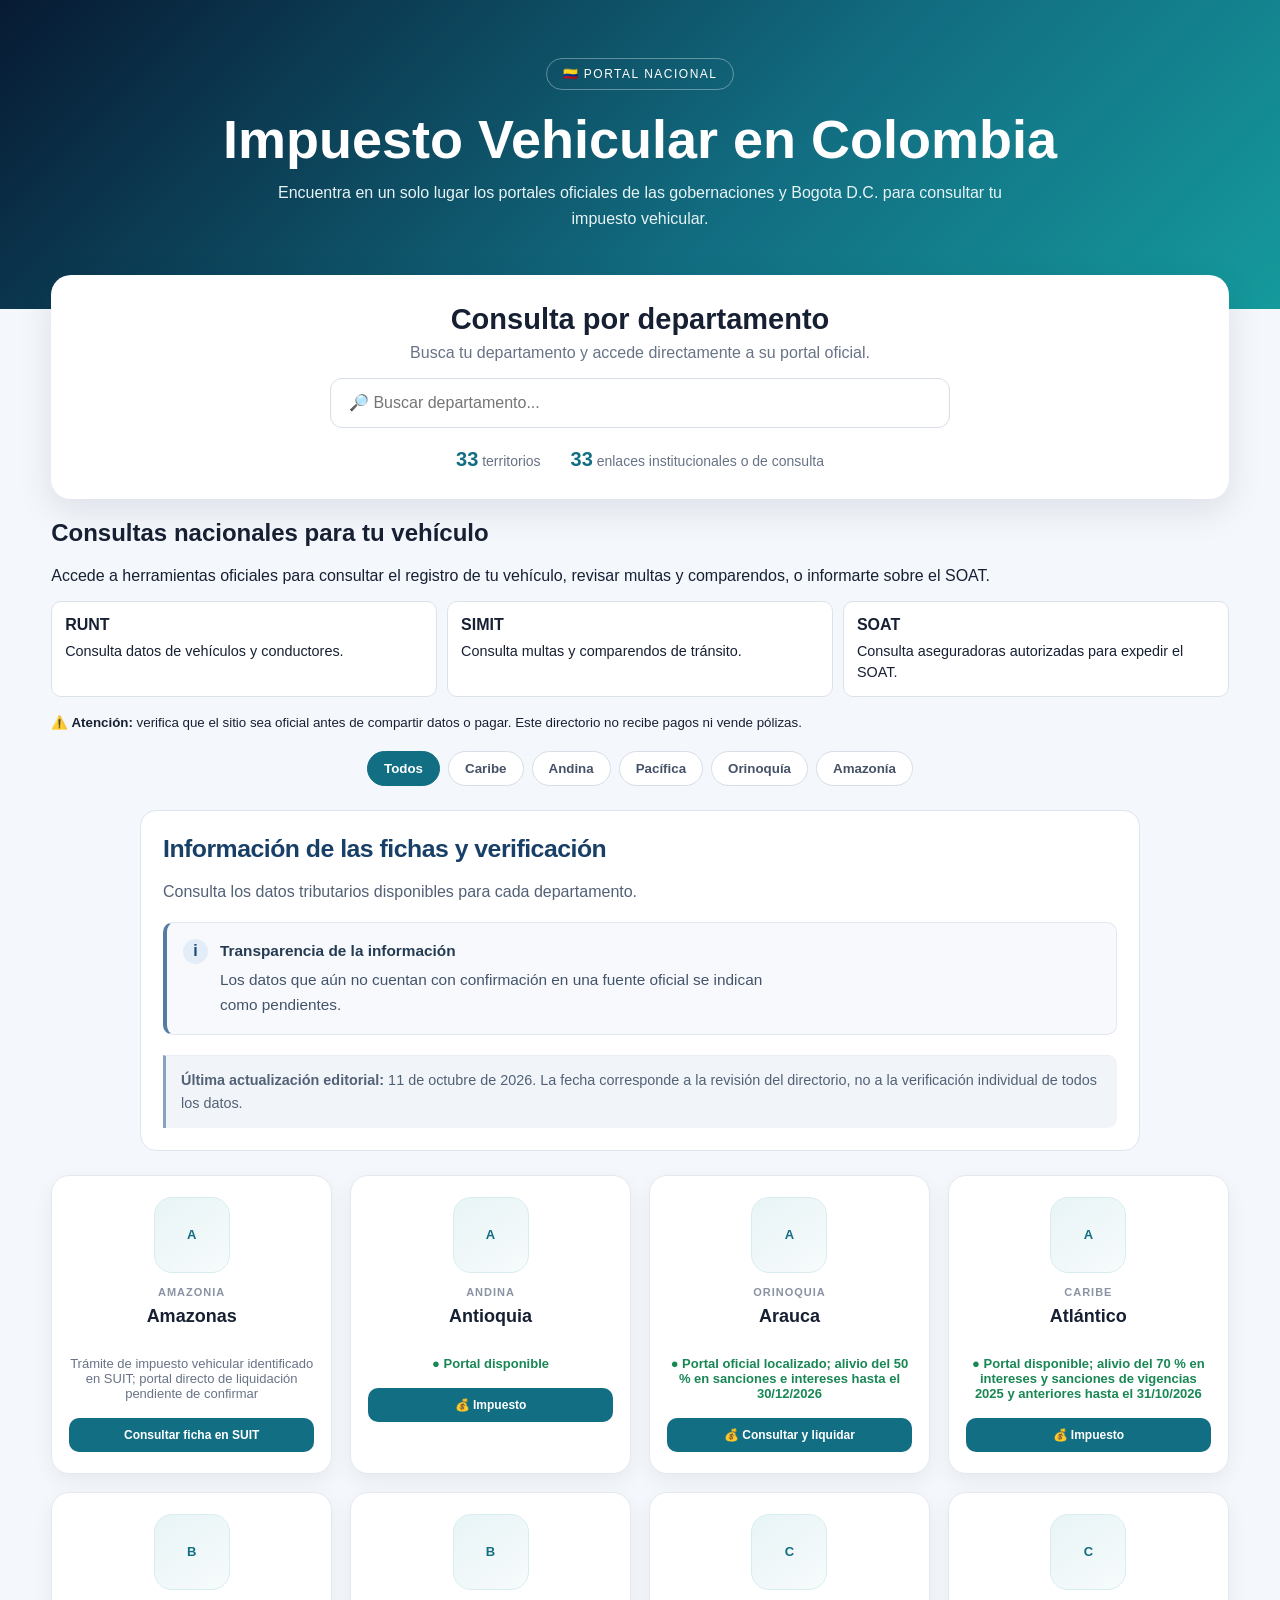
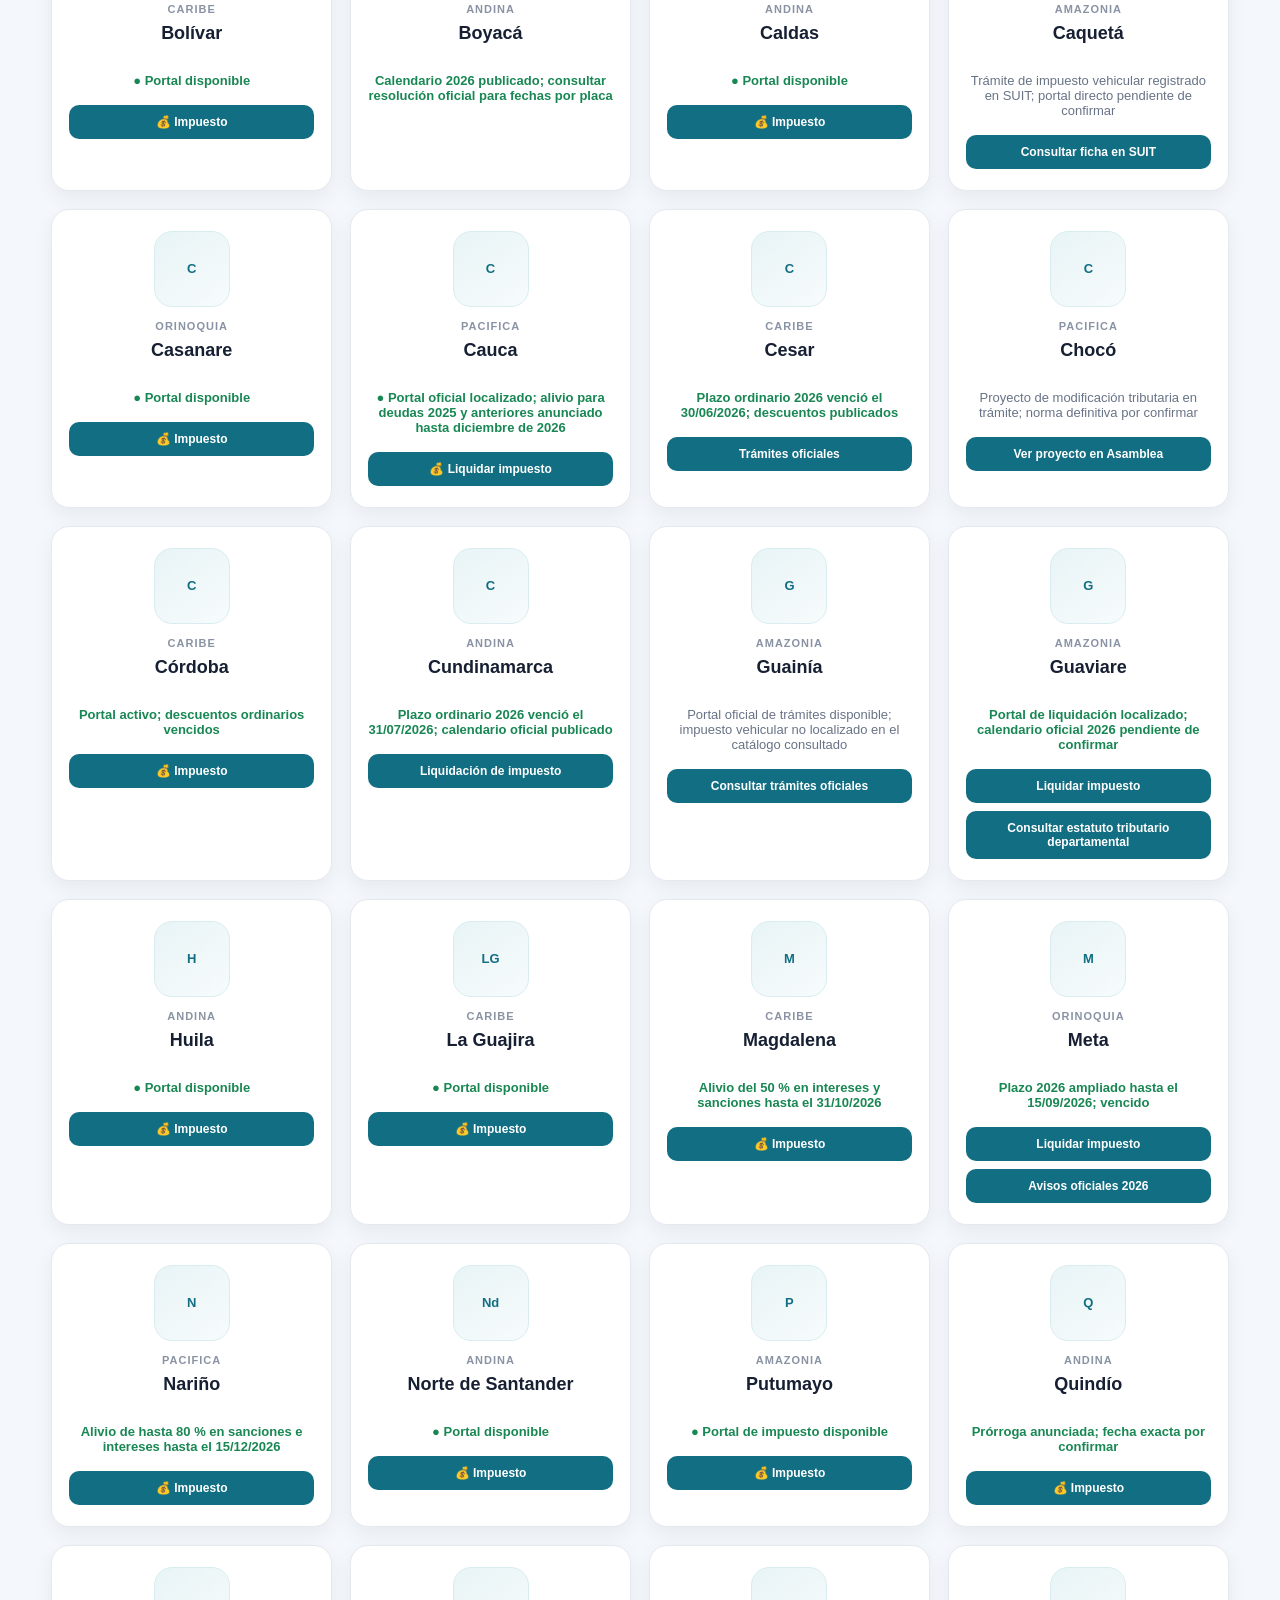
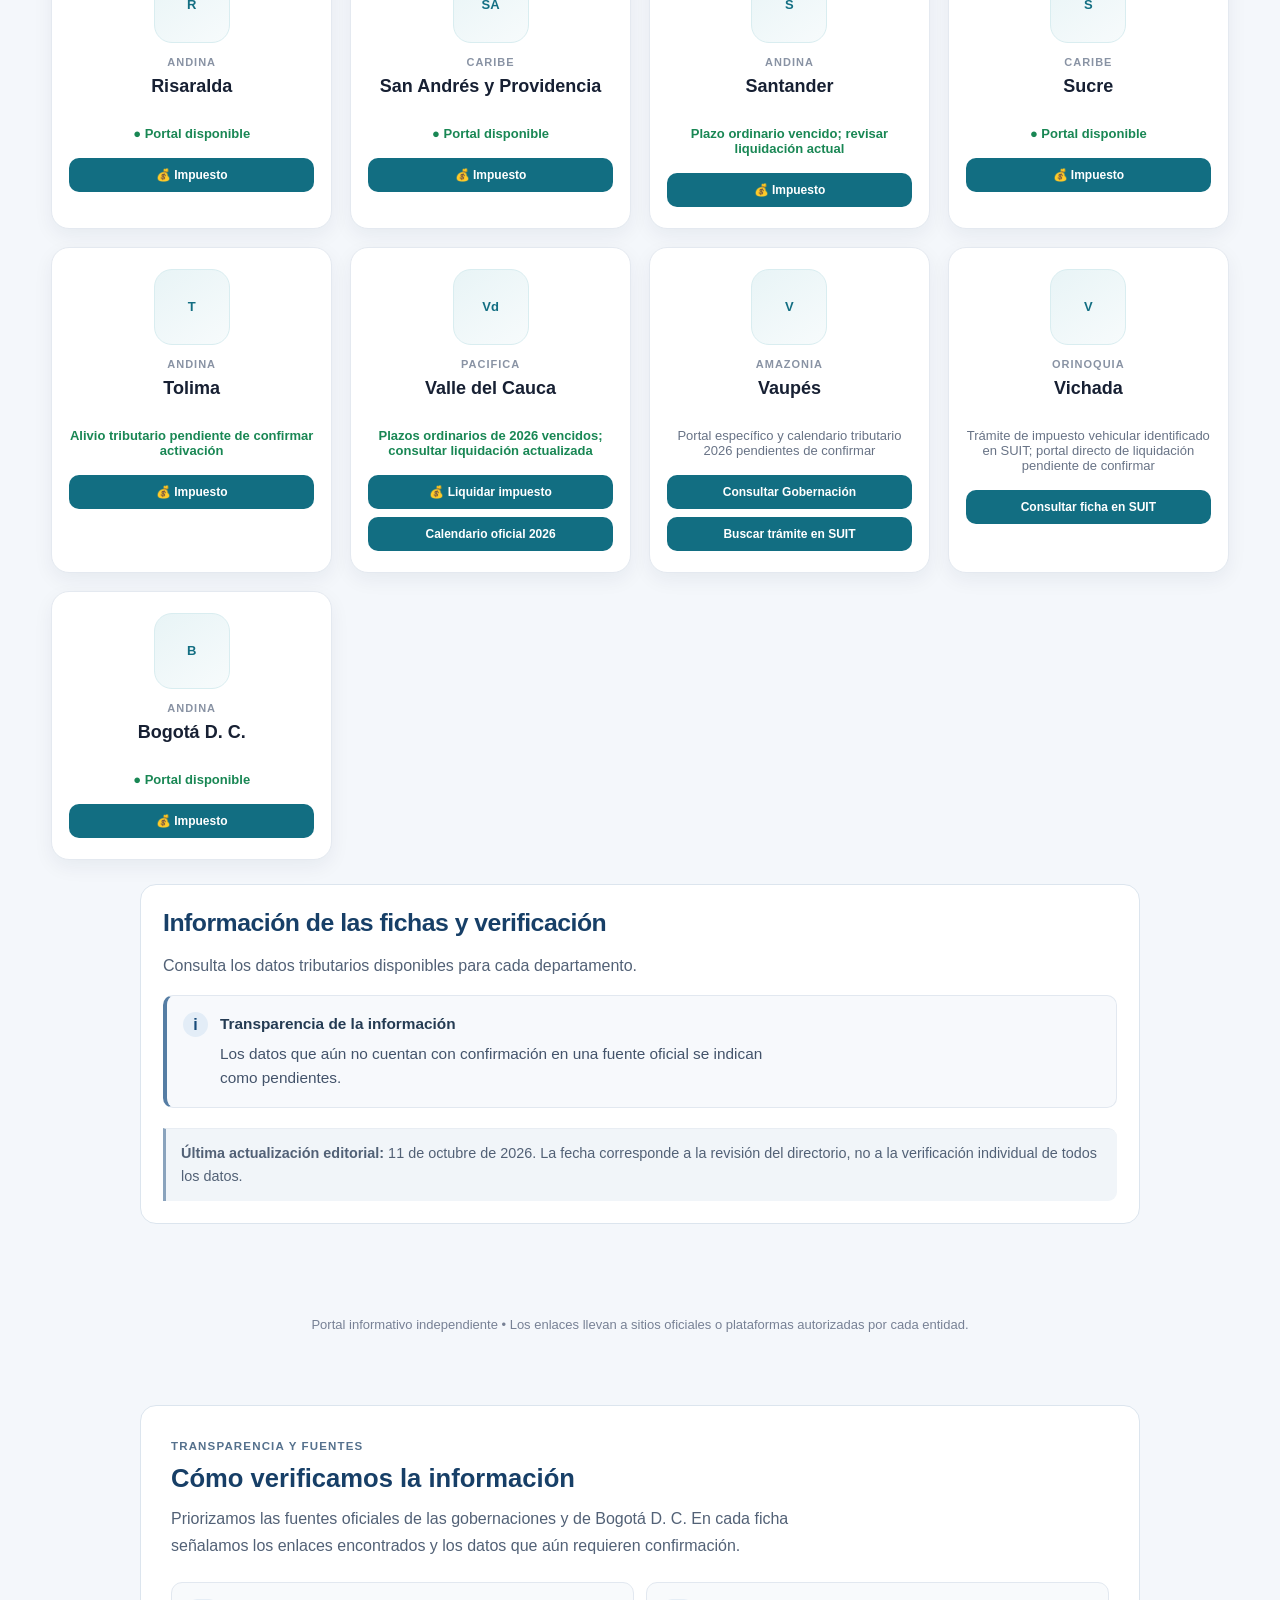
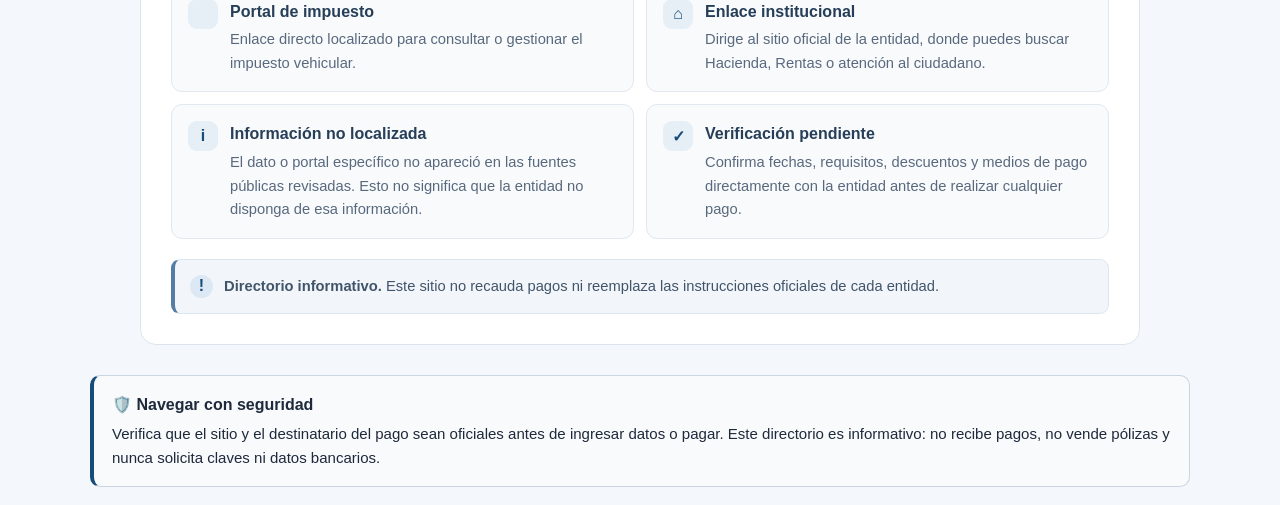
==== commit f0f5cfe7: "Actualizar estados visibles de Córdoba, Tolima, Quindío y Santander" ====
--- a/consulta.html
+++ b/consulta.html
@@ -521,7 +521,7 @@
 <div class="acciones"><a class="boton" href="https://www.asambleachoco.gov.co/web/2026/10/07/segundo-debate-del-proyecto-no-004-del-23-de-septiembre-de-2026-por-medio-de-la-cual-se-modifica-y-se-adiciona-la-ordenanza-0292-del-15-de-julio-2026-por-medio-de-la-cual-se-otorgaron-descuentos-s/" rel="noopener noreferrer">Ver proyecto en Asamblea </a></div></article>
 <article class="card activo" data-nombre="córdoba" data-region="Caribe">
 <div class="escudo"><img src="https://commons.wikimedia.org/wiki/Special:FilePath/Escudo%20oficial%20de%20C%C3%B3rdoba%20(Colombia).svg" alt="Escudo de Córdoba" loading="lazy" onerror="this.style.display='none';this.nextElementSibling.style.display='block'"><b style="display:none">C</b></div>
-<div class="region">Caribe</div><h3>Córdoba</h3><span class="estado">● Portal disponible</span>
+<div class="region">Caribe</div><h3>Córdoba</h3><span class="estado">Portal activo; descuentos ordinarios vencidos</span>
 <div class="acciones"><a class="boton" href="https://impuestos.cordoba.gov.co/RentasCord/index.jsp" rel="noopener noreferrer">💰 Impuesto </a></div></article>
 <article class="card activo" data-nombre="cundinamarca" data-region="Andina">
 <div class="escudo"><img src="https://commons.wikimedia.org/wiki/Special:FilePath/Escudo%20de%20Cundinamarca.svg" alt="Escudo de Cundinamarca" loading="lazy" onerror="this.style.display='none';this.nextElementSibling.style.display='block'"><b style="display:none">C</b></div>
@@ -565,7 +565,7 @@
 <div class="acciones"><a class="boton" href="https://edeskprisma.syc.com.co/PUTUMAYO" rel="noopener noreferrer">💰 Impuesto </a></div></article>
 <article class="card activo" data-nombre="quindío" data-region="Andina">
 <div class="escudo"><img src="https://commons.wikimedia.org/wiki/Special:FilePath/Escudo%20del%20Quind%C3%ADo.svg" alt="Escudo de Quindio" loading="lazy" onerror="this.style.display='none';this.nextElementSibling.style.display='block'"><b style="display:none">Q</b></div>
-<div class="region">Andina</div><h3>Quindío</h3><span class="estado">● Portal disponible</span>
+<div class="region">Andina</div><h3>Quindío</h3><span class="estado">Prórroga anunciada; fecha exacta por confirmar</span>
 <div class="acciones"><a class="boton" href="https://isva.quindio.gov.co/portal-quindio/" rel="noopener noreferrer">💰 Impuesto </a></div></article>
 <article class="card activo" data-nombre="risaralda" data-region="Andina">
 <div class="escudo"><img src="https://commons.wikimedia.org/wiki/Special:FilePath/Escudo%20de%20Risaralda.svg" alt="Escudo de Risaralda" loading="lazy" onerror="this.style.display='none';this.nextElementSibling.style.display='block'"><b style="display:none">R</b></div>
@@ -577,7 +577,7 @@
 <div class="acciones"><a class="boton" href="https://ventanilla.sanandres.gov.co/tramites/154/impuesto-sobre-vehiculo-automotor/" rel="noopener noreferrer">💰 Impuesto </a></div></article>
 <article class="card activo" data-nombre="santander" data-region="Andina">
 <div class="escudo"><img src="https://commons.wikimedia.org/wiki/Special:FilePath/Escudo%20de%20Santander%202004%20(Colombia).svg" alt="Escudo de Santander" loading="lazy" onerror="this.style.display='none';this.nextElementSibling.style.display='block'"><b style="display:none">S</b></div>
-<div class="region">Andina</div><h3>Santander</h3><span class="estado">● Portal disponible</span>
+<div class="region">Andina</div><h3>Santander</h3><span class="estado">Plazo ordinario vencido; revisar liquidación actual</span>
 <div class="acciones"><a class="boton" href="https://edeskprisma.syc.com.co/SANTANDER" rel="noopener noreferrer">💰 Impuesto </a></div></article>
 <article class="card activo" data-nombre="sucre" data-region="Caribe">
 <div class="escudo"><img src="https://commons.wikimedia.org/wiki/Special:FilePath/Escudo%20de%20Sucre.svg" alt="Escudo de Sucre" loading="lazy" onerror="this.style.display='none';this.nextElementSibling.style.display='block'"><b style="display:none">S</b></div>
@@ -585,7 +585,7 @@
 <div class="acciones"><a class="boton" href="https://impuestos.sucre.gobiernoit.com/Portal-VehiculoSucre/" rel="noopener noreferrer">💰 Impuesto </a></div></article>
 <article class="card activo" data-nombre="tolima" data-region="Andina">
 <div class="escudo"><img src="https://commons.wikimedia.org/wiki/Special:FilePath/Escudo%20del%20Tolima.svg" alt="Escudo de Tolima" loading="lazy" onerror="this.style.display='none';this.nextElementSibling.style.display='block'"><b style="display:none">T</b></div>
-<div class="region">Andina</div><h3>Tolima</h3><span class="estado">● Portal disponible</span>
+<div class="region">Andina</div><h3>Tolima</h3><span class="estado">Alivio tributario pendiente de confirmar activación</span>
 <div class="acciones"><a class="boton" href="https://aplicativosenlinea.net/sivervtolima/redirect/" rel="noopener noreferrer">💰 Impuesto </a></div></article>
 <article class="card activo" data-nombre="valle del cauca" data-region="Pacifica">
 <div class="escudo"><img src="https://commons.wikimedia.org/wiki/Special:FilePath/Escudo%20del%20Valle%20del%20Cauca.svg" alt="Escudo de Valle del Cauca" loading="lazy" onerror="this.style.display='none';this.nextElementSibling.style.display='block'"><b style="display:none">Vd</b></div>
@@ -743,7 +743,7 @@
             ["Medios de pago", "Portal en línea; bancos Bancolombia, Banco Popular, Banco de Occidente, Davivienda, BBVA, AV Villas y Banco Agrario; corresponsales Éxito y Efecty; Casa del Libro Total en Bucaramanga, Barrancabermeja y San Gil."],
             ["Canales de contacto", "Para dudas, consultar los canales de atención de la Gobernación en su sitio oficial; no se incorpora un teléfono no verificado."],
             ["Fuente de referencia", "Abrir comunicado oficial de Santander sobre el impuesto vehicular 2026."],
-            ["Fecha de verificación de esta ficha", "9 de octubre de 2026."]
+            ["Fecha de verificación de esta ficha", "16 de octubre de 2026."]
         ],
         "huila": [
             ["Jurisdicción", titulo],
@@ -768,12 +768,12 @@
             ["Jurisdicción", titulo],
             ["Portal de liquidación", "Portal oficial de Impuestos de la Gobernación de Córdoba. El portal institucional incluye declaración y pago del impuesto vehicular, consulta de pagos y declaraciones, estado de cartera, calendario, normatividad y canales de atención."],
             ["Consulta de cartera", "La Gobernación ofrece una consulta de estado de cartera por placa. Este reporte no es un recibo oficial de pago; para generar la declaración debe usarse el flujo de liquidación oficial."],
-            ["Calendario tributario 2026", "La Gobernación informó 15 % de descuento por pronto pago hasta el 31 de marzo de 2026, 10 % hasta el 29 de mayo y 5 % hasta el 30 de junio. Los tres plazos ya vencieron al 9 de octubre de 2026. No se encontró confirmación oficial de una prórroga posterior en las fuentes consultadas. Para vigencias 2024 y anteriores, los alivios publicados de sanciones e intereses también vencieron el 30 de junio de 2026; confirma la liquidación actual con Rentas."],
+            ["Calendario tributario 2026", "La Gobernación informó 15 % de descuento por pronto pago hasta el 31 de marzo de 2026, 10 % hasta el 29 de mayo y 5 % hasta el 30 de junio. Todos esos plazos vencieron. Para vigencias 2024 y anteriores, los alivios publicados de sanciones e intereses también vencieron el 30 de junio de 2026. En las fuentes oficiales revisadas al 16 de octubre no se encontró anuncio de una prórroga posterior; verifica la liquidación actual con Rentas antes de pagar."],
             ["Medios de pago", "Comunicado oficial del 5 de septiembre de 2026 informó que se restablecieron los servicios digitales para radicación y pago en línea. La entidad también informó pagos presenciales en Banco de Occidente, Banco Davivienda, puntos Record en Córdoba, SuperGiros a nivel nacional y almacenes Éxito. Verifica los medios disponibles al generar la liquidación."],
             ["Canales de contacto", "RECAUDO.IMPUESTOS@CORDOBA.GOV.CO · Cra. 6 No. 65-24, local 44, segundo piso, CC Places Mall, Montería. Atención presencial publicada: lunes a viernes, 8:00 a. m. a 5:00 p. m.; confirma cualquier cambio con la entidad."],
             ["Estado del portal", "La Gobernación informó el 5 de septiembre de 2026 que restableció los servicios digitales luego de acciones de seguridad informática."],
-            ["Fuente de referencia", "Abrir comunicado oficial de Córdoba sobre descuentos y puntos de pago de la vigencia 2026."],
-            ["Fecha de verificación de esta ficha", "9 de octubre de 2026."]
+            ["Fuente de referencia", "Calendario y descuentos publicados: https://www.cordoba.gov.co/publicaciones/7329/hasta-el-31-de-marzo-vence-el-plazo-para-obtener-descuentos-en-pronto-pago-en-el-impuesto-vehicular-y-en-intereses-y-sanciones-de-vigencias-del-2024-hacia-atras/ ; restablecimiento del portal y medios de pago (7 de septiembre de 2026): https://www.cordoba.gov.co/publicaciones/7833/gobernacion-de-cordoba-habilita-los-servicios-del-portal-web-de-impuestos-luego-de-garantizar-la-seguridad-informatica-de-contribuyentes/ ; portal oficial: https://impuestos.cordoba.gov.co/RentasCord/index.jsp"],
+            ["Fecha de verificación de esta ficha", "16 de octubre de 2026."]
         ],
         "atlantico": [
             ["Jurisdicción", titulo],
@@ -917,11 +917,11 @@
         "meta": [
             ["Jurisdicción", titulo],
             ["Portal de liquidación", "Portal institucional de impuesto vehicular del Meta. Acceso de referencia: https://impuestovehicular.meta.gov.co/portal-meta/#/. Si el portal redirige, entrar desde meta.gov.co y elegir Impuesto Vehicular."],
-            ["Calendario tributario 2026", "La Gobernación publicó el 10 de septiembre de 2026 una nueva ampliación del plazo hasta el 15 de septiembre de 2026. La fecha ya venció; al 12 de octubre de 2026 no debe presentarse como plazo vigente. Consulta la liquidación actualizada y confirma sanciones e intereses en el portal oficial antes de pagar."],
+            ["Calendario tributario 2026", "La Gobernación amplió el plazo de pago de la vigencia 2026 hasta el 15 de septiembre de 2026. Esa fecha ya venció; al 16 de octubre no debe presentarse como plazo vigente. Desde el 1 de agosto la Gobernación había indicado que podían generarse sanciones e intereses una vez vencido el plazo ordinario. Consulta la liquidación actualizada y confirma los valores en el portal oficial antes de pagar."],
             ["Medios de pago", "La información institucional describe pago en línea y descarga de factura para pago presencial en entidades o puntos autorizados. Confirma las opciones habilitadas para la vigencia y obligación al generar la factura."],
             ["Canales de contacto", "PBX (608) 681 8500, extensiones 1902 y 1903; WhatsApp/chatbot (321) 344 7090. Confirma disponibilidad y horarios en el portal institucional."],
             ["Fuente de referencia", "Avisos oficiales de impuesto vehicular (incluye publicación del 10/09/2026 sobre ampliación hasta el 15/09/2026): https://meta.gov.co/buscar/pagar-impuesto-vehiulo ; preguntas frecuentes oficiales sobre liquidación, pago y canales de atención: https://meta.gov.co/pagina/preguntas-frecuentes/14"],
-            ["Fecha de verificación de esta ficha", "12 de octubre de 2026."]
+            ["Fecha de verificación de esta ficha", "16 de octubre de 2026."]
         ],
         "putumayo": [
             ["Jurisdicción", titulo],
@@ -984,7 +984,7 @@
             ["Calendario tributario 2026", "El plazo ordinario para pagar la vigencia 2026 sin sanciones ni intereses venció el 30 de junio. La Gobernación informó el 30 de julio que la Asamblea aprobó en segundo debate beneficios sobre sanciones e intereses para vigencias 2025 y anteriores: 80 % hasta el 31 de octubre de 2026, 60 % entre noviembre de 2026 y febrero de 2027, y 50 % entre marzo y junio de 2027, sujeto al pago del 100 % del capital adeudado. La misma publicación indicó que faltaba la sanción y promulgación de la ordenanza y el cronograma operativo; no se confirmó una publicación posterior que permita asegurar que el beneficio ya esté habilitado. Verificar con Rentas antes de pagar."],
             ["Medios de pago", "La guía oficial indica pago en línea por PSE o botón Bancolombia; pago presencial en Banco de Occidente, Bancolombia, Davivienda, AV Villas e Itaú; y atención en el Centro de Atención al Contribuyente. Verificar opciones disponibles en el portal antes de pagar."],
             ["Canales de contacto", "Centro de Atención al Contribuyente, Dirección Financiera de Rentas e Ingresos: carrera 4.ª No. 9-67, barrio La Pola, Ibagué. Consultar correo vigente en la página oficial de preguntas frecuentes."],
-            ["Fuente de referencia", "Portal de liquidación: https://aplicativosenlinea.net/sivervtolima/redirect/ ; guía oficial de medios de pago: https://tolima.gov.co/hacienda/rentas-e-ingresos/impuestos/impuesto-de-vehiculos/formas-de-pago ; calendario tributario: https://tolima.gov.co/hacienda/rentas-e-ingresos/impuestos/calendario-tributario ; noticia oficial del 30 de julio de 2026 sobre aprobación en segundo debate: https://tolima.gov.co/noticias/10108-asamblea-departamental-aprobo-por-unanimidad-beneficios-tributarios-sobre-intereses-y-sanciones-del-impuesto-vehicular . No se encontró confirmación oficial posterior de sanción/promulgación del alivio en la búsqueda realizada; confirmar con Rentas antes de asumir que está activo."],
+            ["Fuente de referencia", "Portal de liquidación: https://aplicativosenlinea.net/sivervtolima/redirect/ ; guía oficial de medios de pago: https://tolima.gov.co/hacienda/rentas-e-ingresos/impuestos/impuesto-de-vehiculos/formas-de-pago ; calendario tributario: https://tolima.gov.co/hacienda/rentas-e-ingresos/impuestos/calendario-tributario ; noticia oficial del 30 de julio de 2026 sobre aprobación en segundo debate: https://tolima.gov.co/noticias/10108-asamblea-departamental-aprobo-por-unanimidad-beneficios-tributarios-sobre-intereses-y-sanciones-del-impuesto-vehicular . La última publicación oficial localizada, del 30 de julio de 2026, dice que la ordenanza seguía pendiente de sanción y promulgación y que el cronograma operativo se anunciaría una vez entrara en vigencia. Al 16 de octubre no se encontró confirmación oficial posterior de activación; no presentar el descuento como disponible hasta que Rentas lo confirme."],
             ["Fecha de verificación de esta ficha", "10 de octubre de 2026."]
         ],
         "quindio": [
@@ -994,7 +994,7 @@
             ["Medios de pago", "El Gobierno departamental indica que el recaudo puede realizarse presencialmente o por su portal web. Confirma las opciones habilitadas al generar la liquidación."],
             ["Canales de contacto", "Línea de atención a la ciudadanía de la Gobernación: (606) 735 9919. Dirección: Calle 20 No. 13-22, Centro Administrativo Departamental Ancízar López López, Armenia."],
             ["Fuente de referencia", "Abrir portal oficial de Impuesto Vehicular del Quindío."],
-            ["Fecha de verificación de esta ficha", "9 de octubre de 2026."]
+            ["Fecha de verificación de esta ficha", "16 de octubre de 2026."]
         ],
         "caldas": [
             ["Jurisdicción", titulo],
